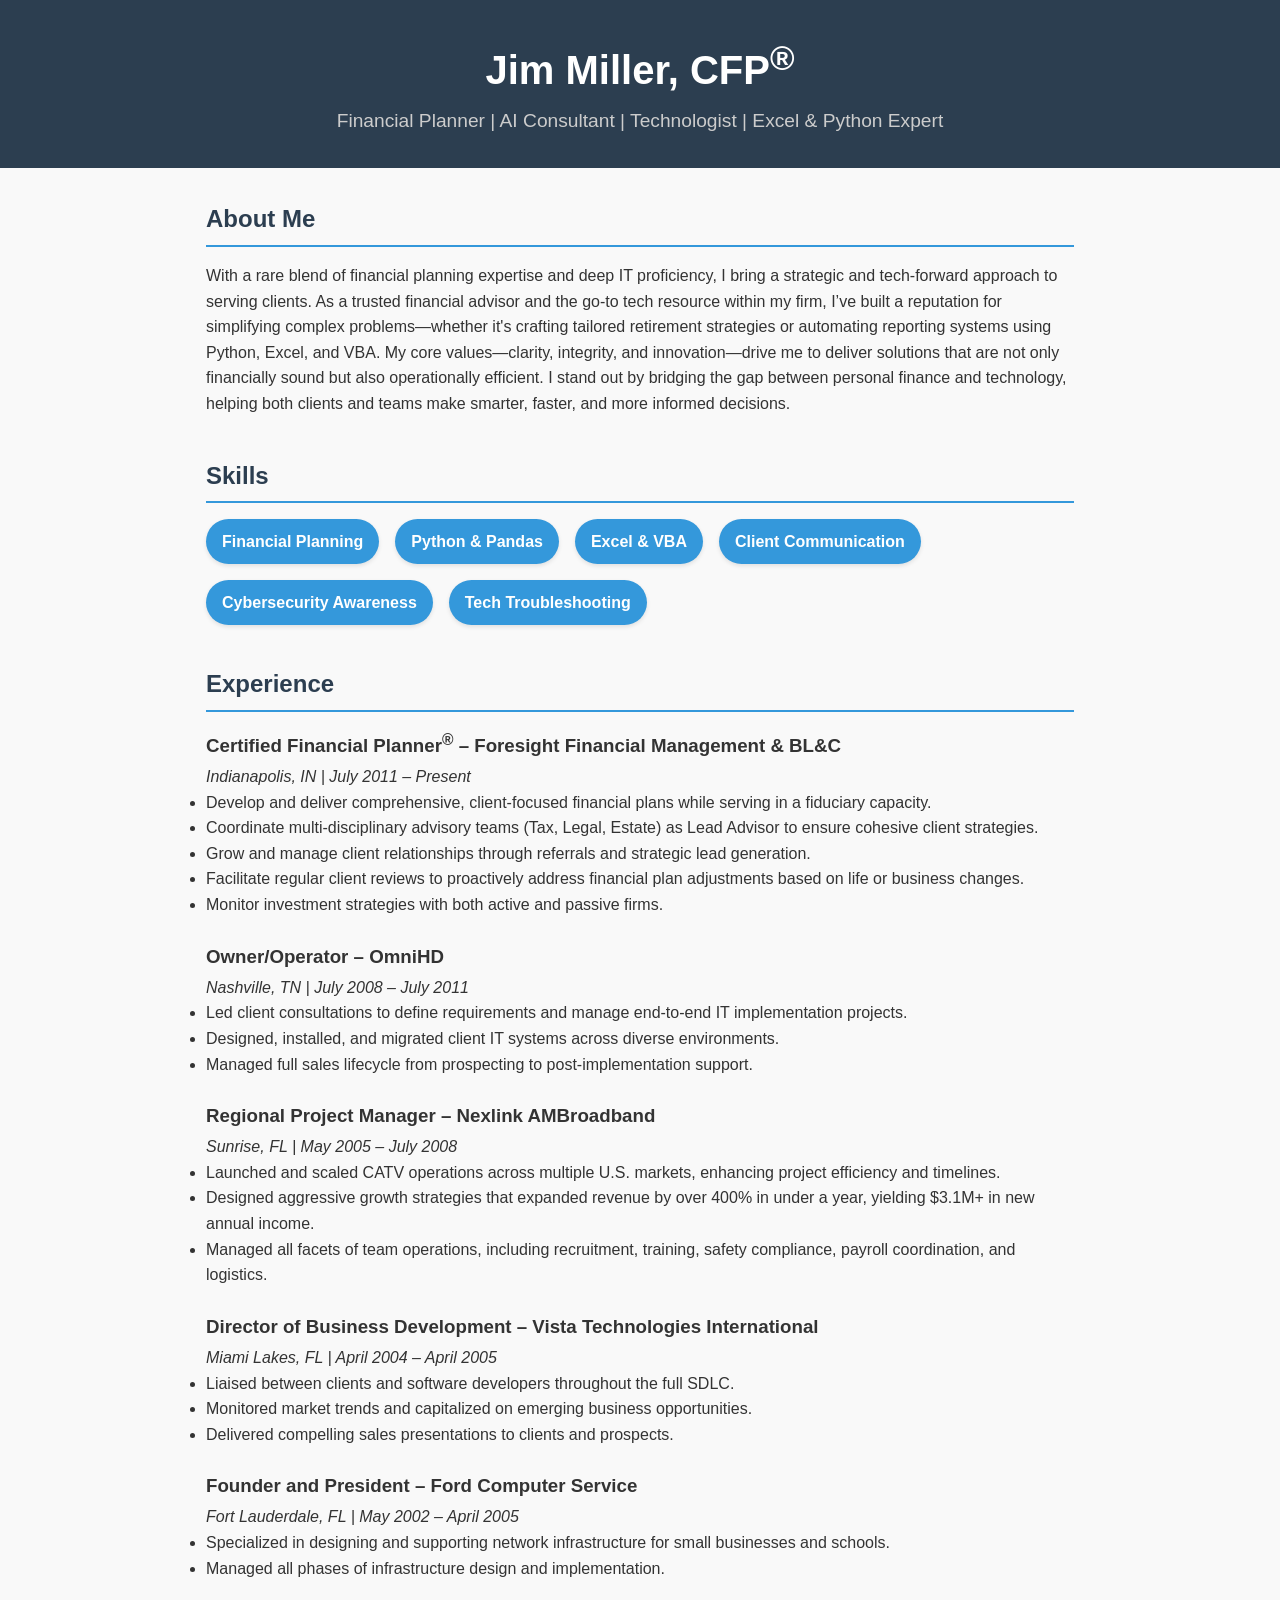
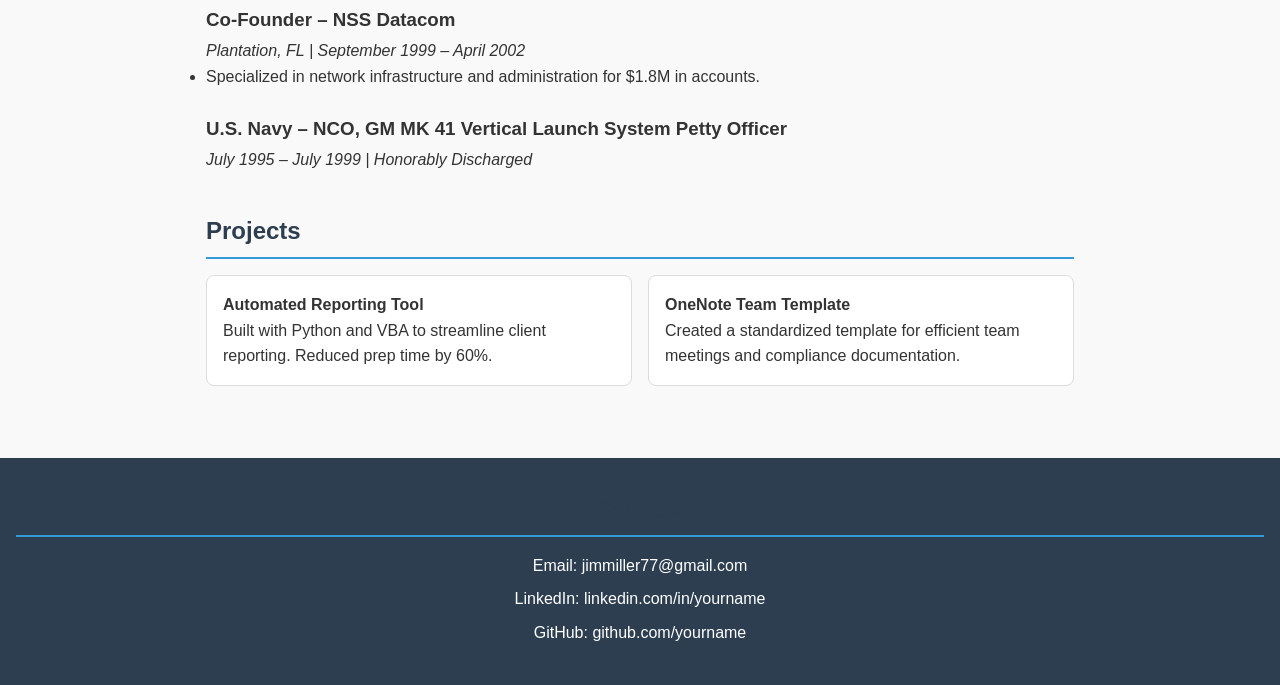
==== index.html @ 6f1e6a7f "Update index.html" ====
<!DOCTYPE html>
<html lang="en">
<head>
  <meta charset="UTF-8" />
  <meta name="viewport" content="width=device-width, initial-scale=1.0"/>
  <title>Your Name | Resume</title>
  <style>
    :root {
      --primary: #2c3e50;
      --accent: #3498db;
      --bg: #f9f9f9;
      --text: #333;
    }

    * {
      margin: 0;
      padding: 0;
      box-sizing: border-box;
    }

    body {
      font-family: 'Segoe UI', sans-serif;
      background: var(--bg);
      color: var(--text);
      line-height: 1.6;
    }

    header {
      background: var(--primary);
      color: white;
      padding: 2rem 1rem;
      text-align: center;
    }

    header h1 {
      font-size: 2.5rem;
      margin-bottom: 0.2rem;
    }

    header p {
      font-size: 1.2rem;
      color: #ccc;
    }

    .container {
      max-width: 900px;
      margin: auto;
      padding: 2rem 1rem;
    }

    section {
      margin-bottom: 2.5rem;
    }

    h2 {
      color: var(--primary);
      border-bottom: 2px solid var(--accent);
      padding-bottom: 0.4rem;
      margin-bottom: 1rem;
    }

    .notice {
      text-align: center;
      margin: 2rem auto;
      padding: 1rem;
      max-width: 600px;
      background-color: #eef6fb;
      border-left: 4px solid var(--accent);
      border-radius: 8px;
      font-style: italic;
    }
    
    .notice img {
      display: block;
      margin: 0 auto;
    }

    .skills, .projects {
      display: flex;
      flex-wrap: wrap;
      gap: 1rem;
    }
    .skill {
      background: var(--accent);
      color: white;
      padding: 0.6rem 1rem;
      border-radius: 50px;
      text-align: center;
      font-weight: 600;
      cursor: default;
      box-shadow: 0 2px 4px rgba(0, 0, 0, 0.1);
      transition: background 0.3s ease;
    }

    .skill:hover {
      background: #217dbb;
    }
    

    .project {
      background: white;
      border: 1px solid #ddd;
      padding: 1rem;
      flex: 1 1 calc(50% - 1rem);
      border-radius: 8px;
    }

    .experience-item {
      margin-bottom: 1.5rem;
    }

    .experience-item h3 {
      margin-bottom: 0.2rem;
    }

    .contact {
      background: var(--primary);
      color: white;
      text-align: center;
      padding: 2rem 1rem;
    }

    .contact p {
      margin-bottom: 0.5rem;
    }

    @media (max-width: 768px) {
      .skill, .project {
        flex: 1 1 100%;
      }
    }
  </style>
</head>
<body>

  <header>
    <h1>Jim Miller, <strong>CFP<sup>&reg;</sup></strong></h1>
    <p>Financial Planner | AI Consultant | Technologist | Excel & Python Expert</p>
  </header>

  <div class="container">
    <!--
    <section class="notice">
      <h1>This site is under construction. </h1>
      <img src="https://cdn.pixabay.com/photo/2017/10/26/17/51/under-construction-2891888_1280.jpg" 
       alt="Under Construction image" 
       width="200" 
       height="200" 
       style="border-radius: 200px;" />
    
    </section>
    -->
    
    <section id="about">
      <h2>About Me</h2>
      <p>With a rare blend of financial planning expertise and deep IT proficiency, I bring a strategic and tech-forward approach to serving clients. As 
        a trusted financial advisor and the go-to tech resource within my firm, I’ve built a reputation for simplifying complex problems—whether it's 
        crafting tailored retirement strategies or automating reporting systems using Python, Excel, and VBA. My core values—clarity, integrity, 
        and innovation—drive me to deliver solutions that are not only financially sound but also operationally efficient. I stand out by bridging the 
        gap between personal finance and technology, helping both clients and teams make smarter, faster, and more informed decisions.</p>
    </section>

    <section id="skills">
      <h2>Skills</h2>
      <div class="skills">
        <div class="skill">Financial Planning</div>
        <div class="skill">Python & Pandas</div>
        <div class="skill">Excel & VBA</div>
        <div class="skill">Client Communication</div>
        <div class="skill">Cybersecurity Awareness</div>
        <div class="skill">Tech Troubleshooting</div>
      </div>
    </section>

    <section id="experience">
  <h2>Experience</h2>

  <div class="experience-item">
    <h3>Certified Financial Planner<sup>&reg;</sup> – Foresight Financial Management & BL&C</h3>
    <p><em>Indianapolis, IN | July 2011 – Present</em></p>
    <ul>
      <li>Develop and deliver comprehensive, client-focused financial plans while serving in a fiduciary capacity.</li>
      <li>Coordinate multi-disciplinary advisory teams (Tax, Legal, Estate) as Lead Advisor to ensure cohesive client strategies.</li>
      <li>Grow and manage client relationships through referrals and strategic lead generation.</li>
      <li>Facilitate regular client reviews to proactively address financial plan adjustments based on life or business changes.</li>
      <li>Monitor investment strategies with both active and passive firms.</li>
    </ul>
  </div>

  <div class="experience-item">
    <h3>Owner/Operator – OmniHD</h3>
    <p><em>Nashville, TN | July 2008 – July 2011</em></p>
    <ul>
      <li>Led client consultations to define requirements and manage end-to-end IT implementation projects.</li>
      <li>Designed, installed, and migrated client IT systems across diverse environments.</li>
      <li>Managed full sales lifecycle from prospecting to post-implementation support.</li>
    </ul>
  </div>

  <div class="experience-item">
    <h3>Regional Project Manager – Nexlink AMBroadband</h3>
    <p><em>Sunrise, FL | May 2005 – July 2008</em></p>
    <ul>
      <li>Launched and scaled CATV operations across multiple U.S. markets, enhancing project efficiency and timelines.</li>
      <li>Designed aggressive growth strategies that expanded revenue by over 400% in under a year, yielding $3.1M+ in new annual income.</li>
      <li>Managed all facets of team operations, including recruitment, training, safety compliance, payroll coordination, and logistics.</li>
    </ul>
  </div>

  <div class="experience-item">
    <h3>Director of Business Development – Vista Technologies International</h3>
    <p><em>Miami Lakes, FL | April 2004 – April 2005</em></p>
    <ul>
      <li>Liaised between clients and software developers throughout the full SDLC.</li>
      <li>Monitored market trends and capitalized on emerging business opportunities.</li>
      <li>Delivered compelling sales presentations to clients and prospects.</li>
    </ul>
  </div>

  <div class="experience-item">
    <h3>Founder and President – Ford Computer Service</h3>
    <p><em>Fort Lauderdale, FL | May 2002 – April 2005</em></p>
    <ul>
      <li>Specialized in designing and supporting network infrastructure for small businesses and schools.</li>
      <li>Managed all phases of infrastructure design and implementation.</li>
    </ul>
  </div>

  <div class="experience-item">
    <h3>Co-Founder – NSS Datacom</h3>
    <p><em>Plantation, FL | September 1999 – April 2002</em></p>
    <ul>
      <li>Specialized in network infrastructure and administration for $1.8M in accounts.</li>
    </ul>
  </div>

  <div class="experience-item">
    <h3>U.S. Navy – NCO, GM MK 41 Vertical Launch System Petty Officer</h3>
    <p><em>July 1995 – July 1999 | Honorably Discharged</em></p>
  </div>
</section>


    <section id="projects">
      <h2>Projects</h2>
      <div class="projects">
        <div class="project">
          <h4>Automated Reporting Tool</h4>
          <p>Built with Python and VBA to streamline client reporting. Reduced prep time by 60%.</p>
        </div>
        <div class="project">
          <h4>OneNote Team Template</h4>
          <p>Created a standardized template for efficient team meetings and compliance documentation.</p>
        </div>
      </div>
    </section>

  </div>

  <footer class="contact">
    <h2>Contact</h2>
    <p>Email: jimmiller77@gmail.com</p>
    <p>LinkedIn: linkedin.com/in/yourname</p>
    <p>GitHub: github.com/yourname</p>
  </footer>

</body>
</html>
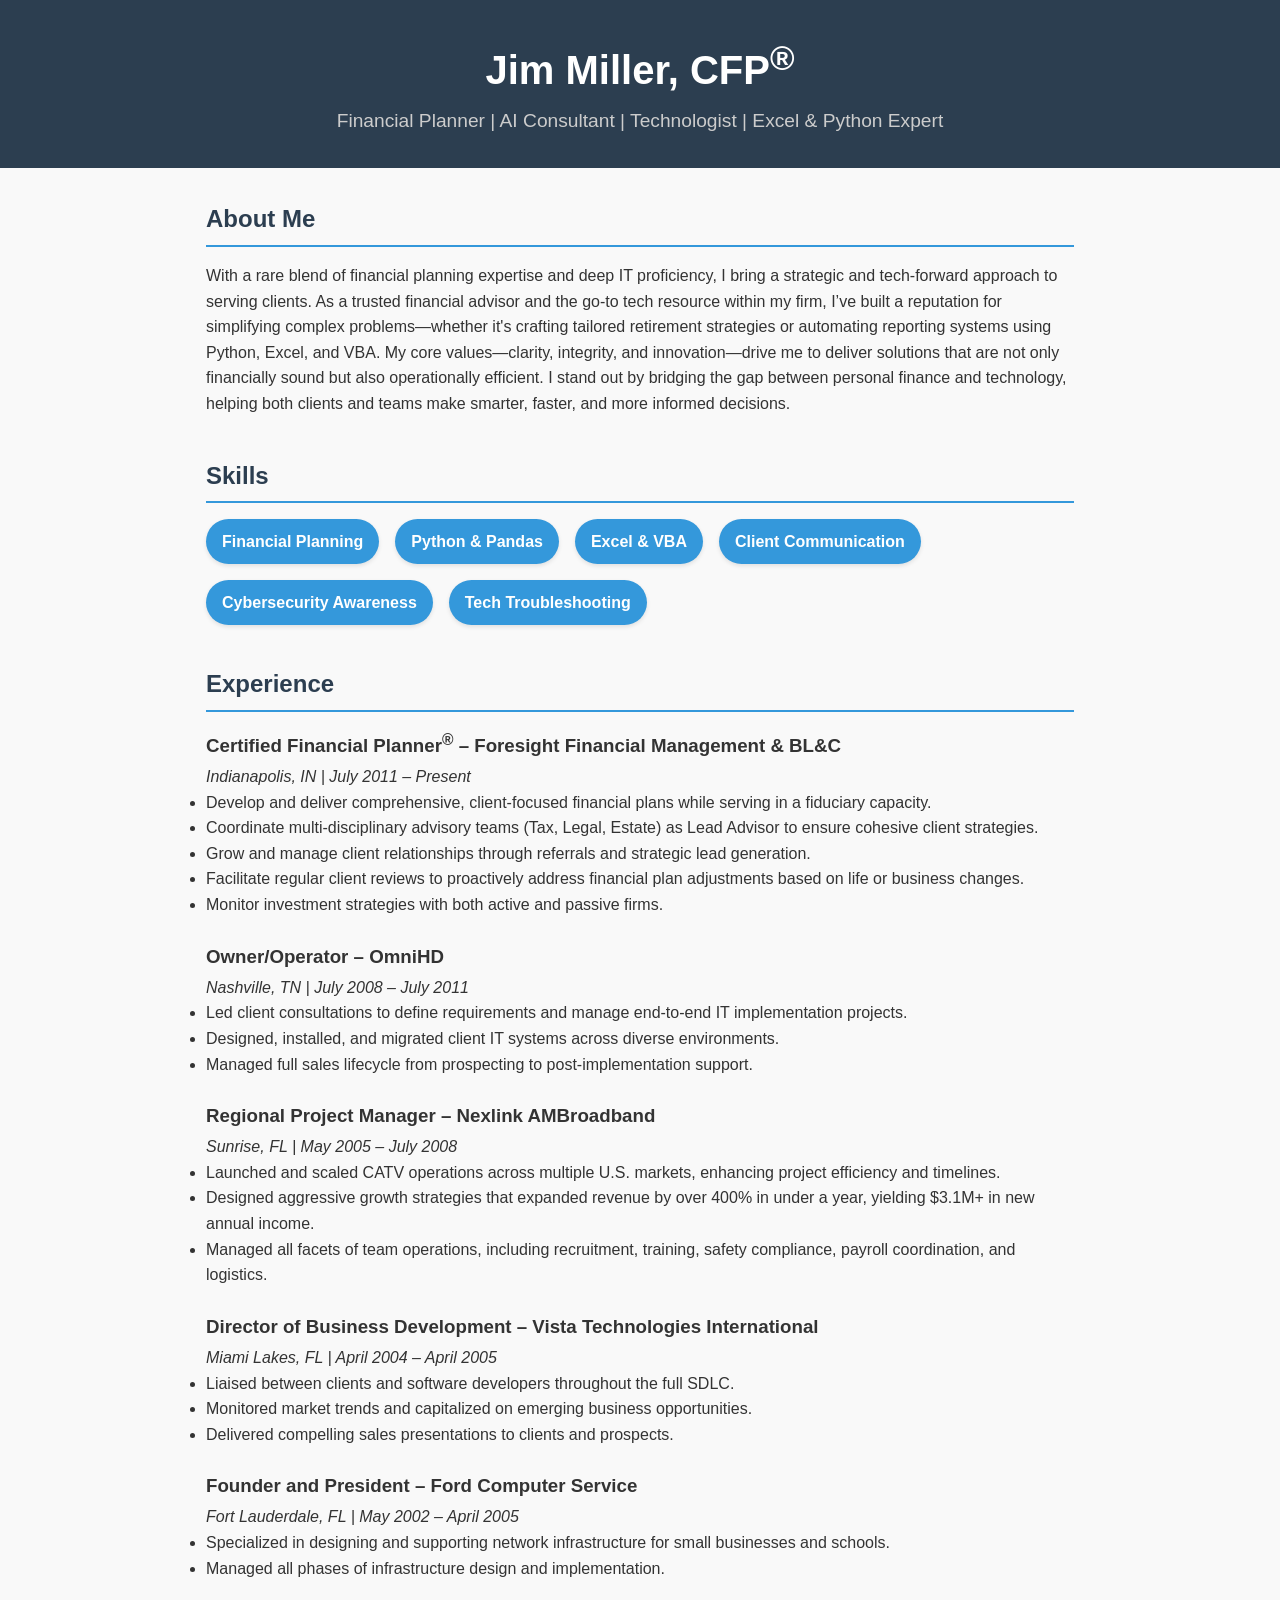
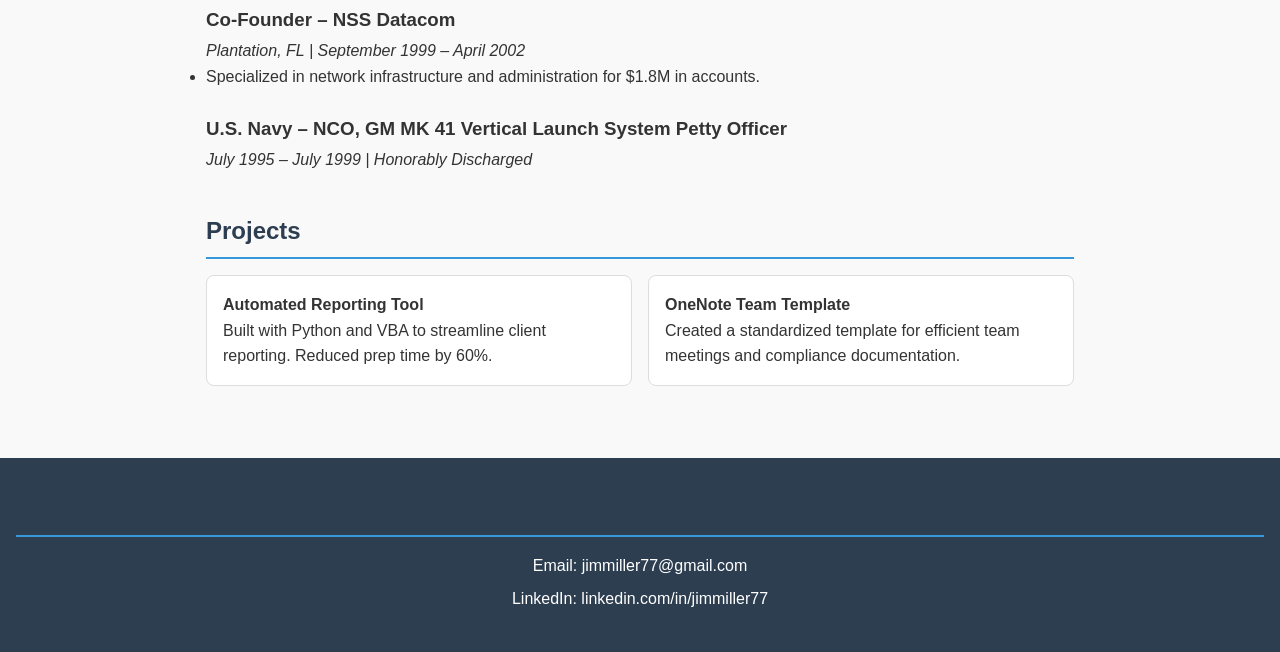
==== commit cc163375: "Update index.html" ====
--- a/index.html
+++ b/index.html
@@ -260,8 +260,8 @@
   <footer class="contact">
     <h2>Contact</h2>
     <p>Email: jimmiller77@gmail.com</p>
-    <p>LinkedIn: linkedin.com/in/yourname</p>
-    <p>GitHub: github.com/yourname</p>
+    <p>LinkedIn: linkedin.com/in/jimmiller77</p>
+    
   </footer>
 
 </body>
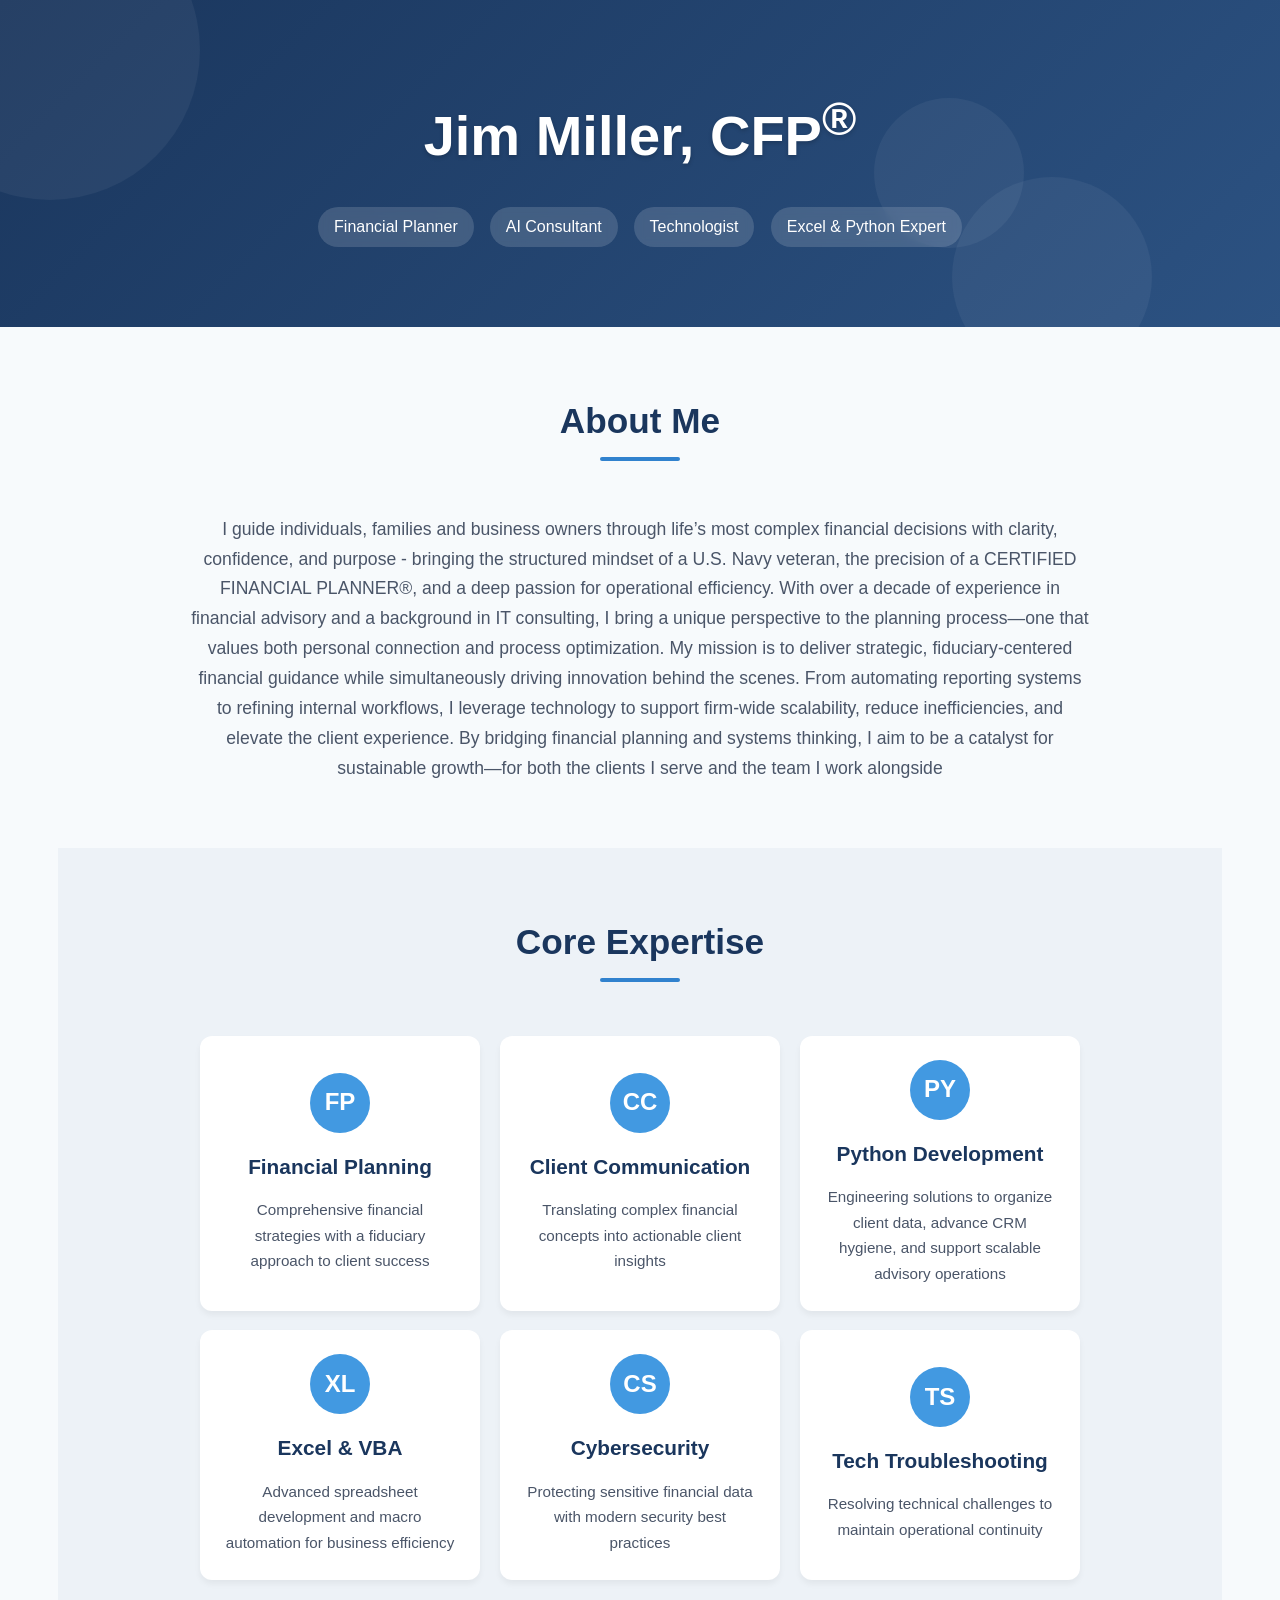
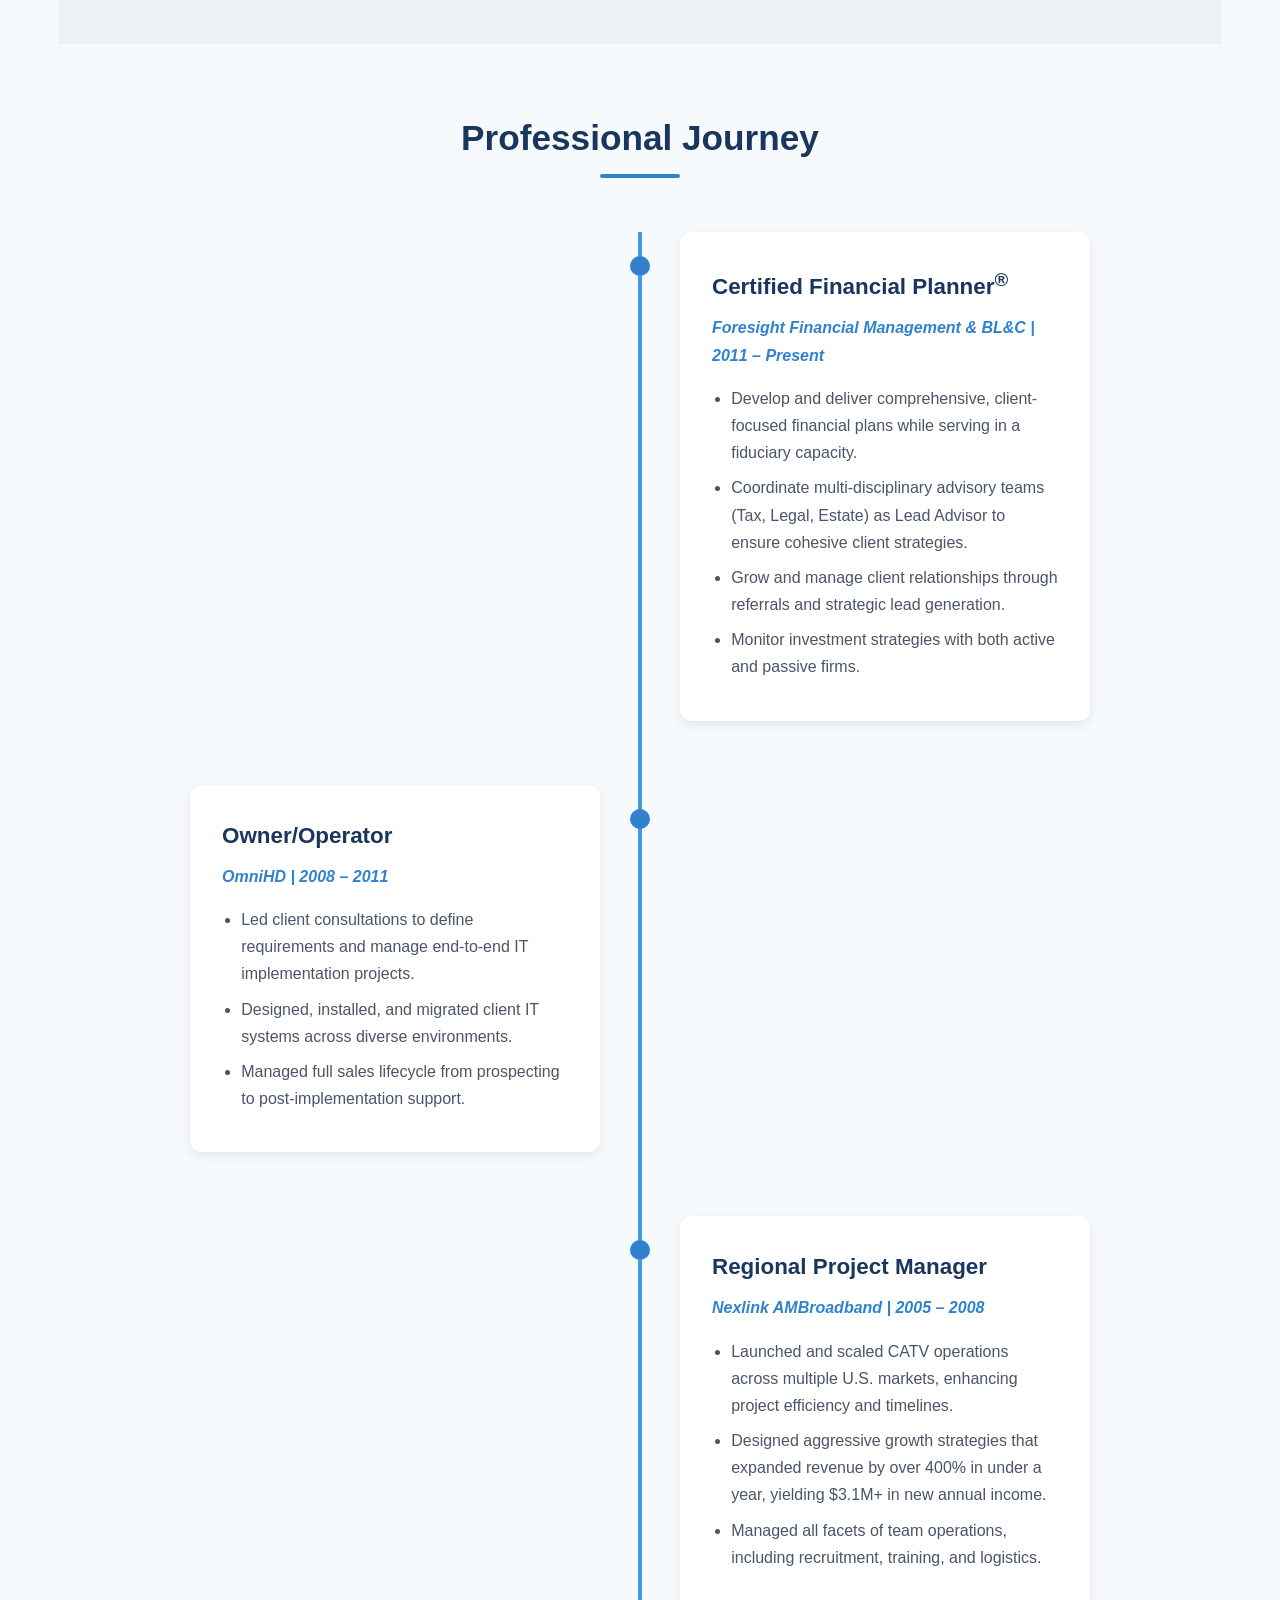
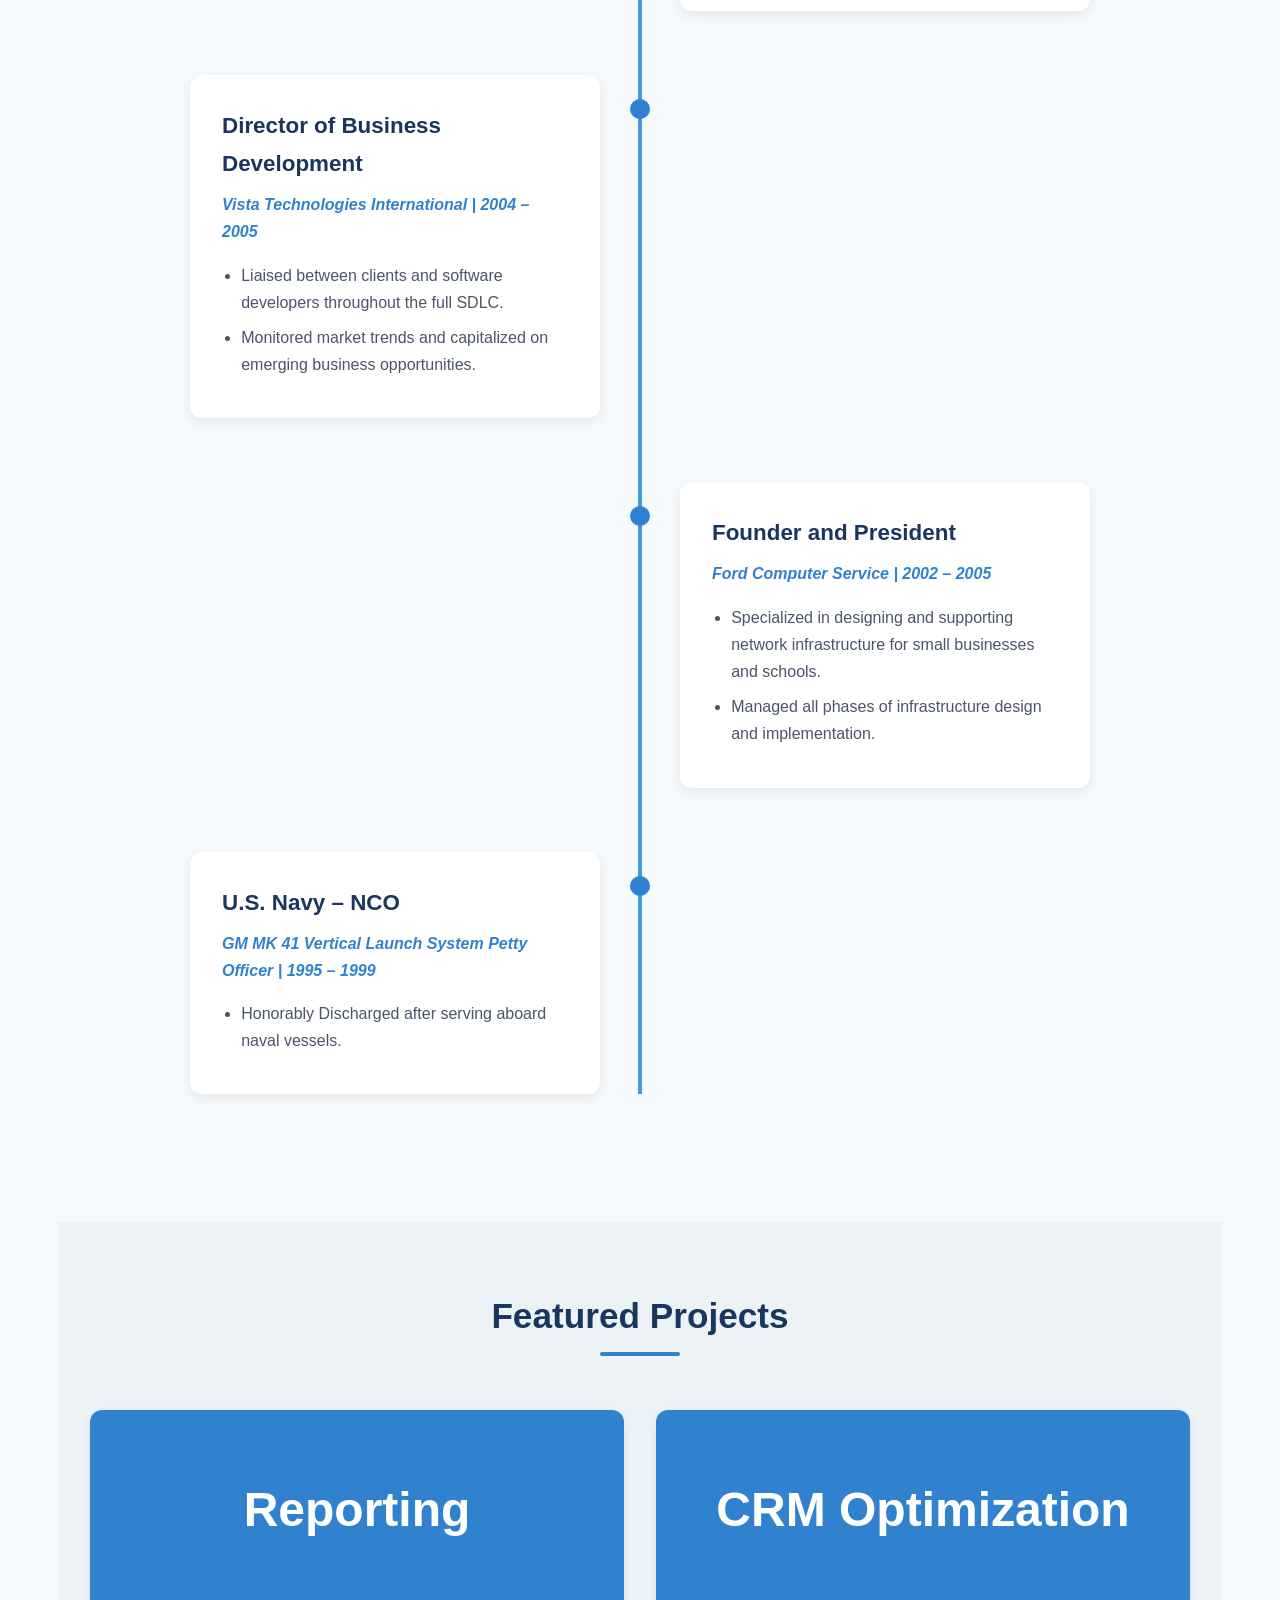
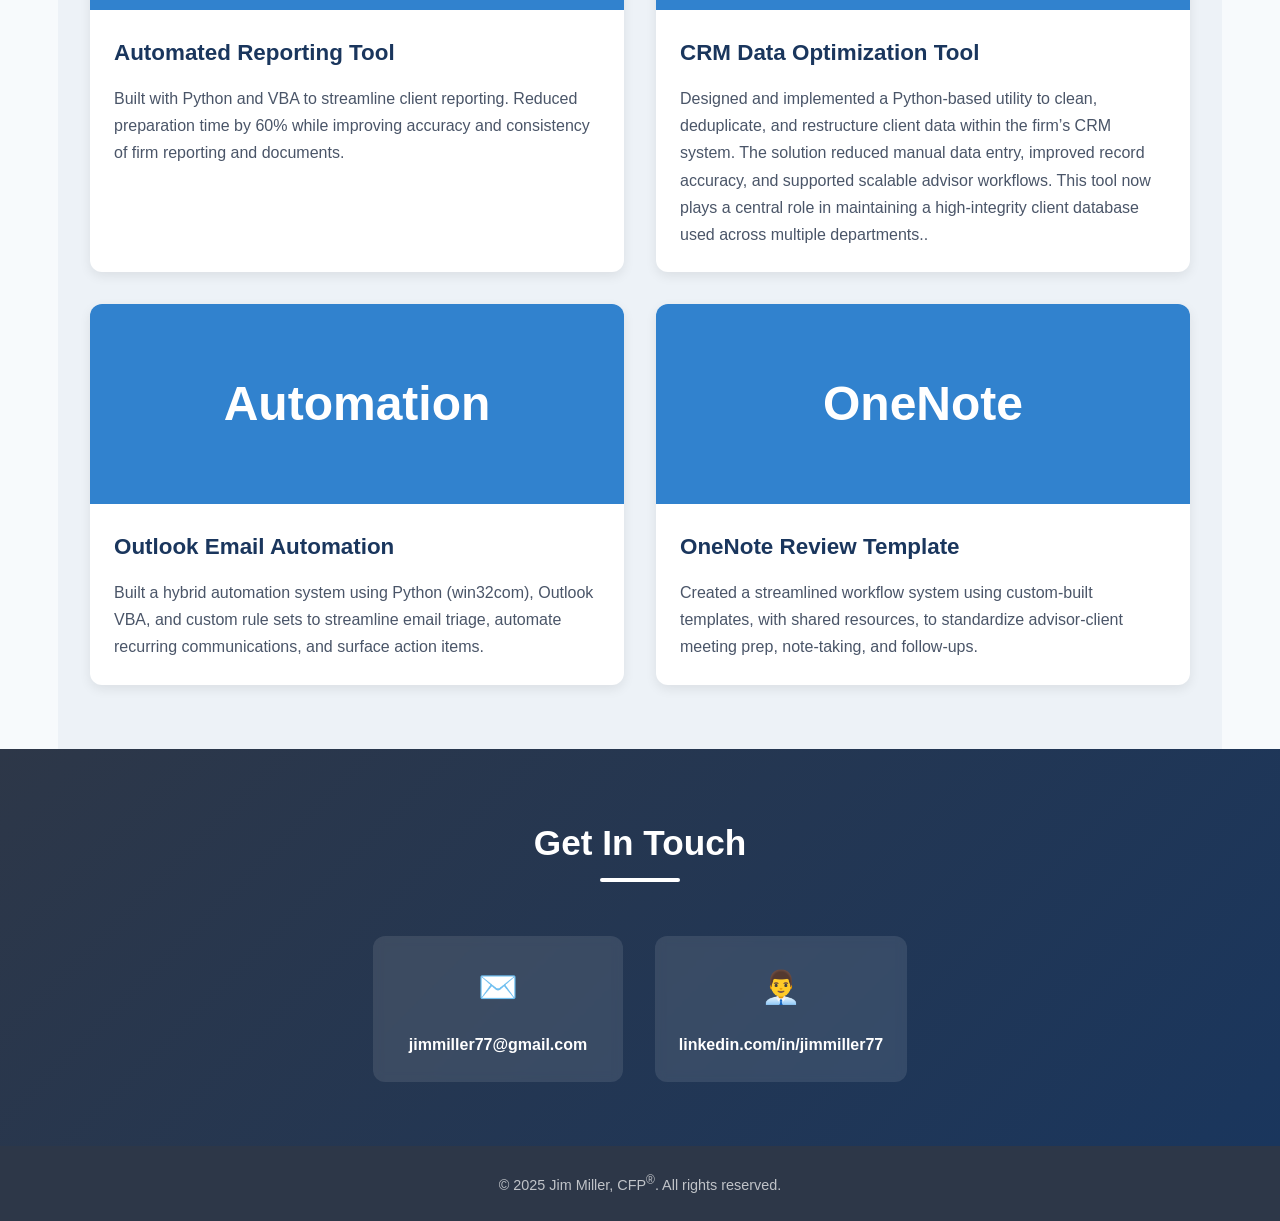
==== commit 1378e189: "Update index.html" ====
--- a/index.html
+++ b/index.html
@@ -1,269 +1,704 @@
 <!DOCTYPE html>
 <html lang="en">
+
 <head>
-  <meta charset="UTF-8" />
-  <meta name="viewport" content="width=device-width, initial-scale=1.0"/>
-  <title>Your Name | Resume</title>
-  <style>
-    :root {
-      --primary: #2c3e50;
-      --accent: #3498db;
-      --bg: #f9f9f9;
-      --text: #333;
-    }
-
-    * {
-      margin: 0;
-      padding: 0;
-      box-sizing: border-box;
-    }
-
-    body {
-      font-family: 'Segoe UI', sans-serif;
-      background: var(--bg);
-      color: var(--text);
-      line-height: 1.6;
-    }
-
-    header {
-      background: var(--primary);
-      color: white;
-      padding: 2rem 1rem;
-      text-align: center;
-    }
-
-    header h1 {
-      font-size: 2.5rem;
-      margin-bottom: 0.2rem;
-    }
-
-    header p {
-      font-size: 1.2rem;
-      color: #ccc;
-    }
-
-    .container {
-      max-width: 900px;
-      margin: auto;
-      padding: 2rem 1rem;
-    }
-
-    section {
-      margin-bottom: 2.5rem;
-    }
-
-    h2 {
-      color: var(--primary);
-      border-bottom: 2px solid var(--accent);
-      padding-bottom: 0.4rem;
-      margin-bottom: 1rem;
-    }
-
-    .notice {
-      text-align: center;
-      margin: 2rem auto;
-      padding: 1rem;
-      max-width: 600px;
-      background-color: #eef6fb;
-      border-left: 4px solid var(--accent);
-      border-radius: 8px;
-      font-style: italic;
-    }
-    
-    .notice img {
-      display: block;
-      margin: 0 auto;
-    }
-
-    .skills, .projects {
-      display: flex;
-      flex-wrap: wrap;
-      gap: 1rem;
-    }
-    .skill {
-      background: var(--accent);
-      color: white;
-      padding: 0.6rem 1rem;
-      border-radius: 50px;
-      text-align: center;
-      font-weight: 600;
-      cursor: default;
-      box-shadow: 0 2px 4px rgba(0, 0, 0, 0.1);
-      transition: background 0.3s ease;
-    }
-
-    .skill:hover {
-      background: #217dbb;
-    }
-    
-
-    .project {
-      background: white;
-      border: 1px solid #ddd;
-      padding: 1rem;
-      flex: 1 1 calc(50% - 1rem);
-      border-radius: 8px;
-    }
-
-    .experience-item {
-      margin-bottom: 1.5rem;
-    }
-
-    .experience-item h3 {
-      margin-bottom: 0.2rem;
-    }
-
-    .contact {
-      background: var(--primary);
-      color: white;
-      text-align: center;
-      padding: 2rem 1rem;
-    }
-
-    .contact p {
-      margin-bottom: 0.5rem;
-    }
-
-    @media (max-width: 768px) {
-      .skill, .project {
-        flex: 1 1 100%;
-      }
-    }
-  </style>
+    <meta charset="UTF-8" />
+    <meta name="viewport" content="width=device-width, initial-scale=1.0" />
+    <title>Jim Miller | Financial Planner & Tech Expert</title>
+    <style>
+        :root {
+            --primary: #1a365d;
+            --secondary: #2c5282;
+            --accent: #3182ce;
+            --accent-light: #4299e1;
+            --bg: #f7fafc;
+            --text: #2d3748;
+            --light-text: #4a5568;
+            --card-bg: #ffffff;
+            --section-bg: #edf2f7;
+            --dark-bg: #2d3748;
+        }
+
+        * {
+            margin: 0;
+            padding: 0;
+            box-sizing: border-box;
+        }
+
+        body {
+            font-family: 'Segoe UI', Roboto, -apple-system, BlinkMacSystemFont, sans-serif;
+            background: var(--bg);
+            color: var(--text);
+            line-height: 1.7;
+        }
+
+        /* Scrollbar styling */
+        ::-webkit-scrollbar {
+            width: 10px;
+        }
+
+        ::-webkit-scrollbar-track {
+            background: var(--bg);
+        }
+
+        ::-webkit-scrollbar-thumb {
+            background: var(--accent);
+            border-radius: 5px;
+        }
+
+        .page-wrapper {
+            display: flex;
+            flex-direction: column;
+            min-height: 100vh;
+        }
+
+        header {
+            background: linear-gradient(135deg, var(--primary) 0%, var(--secondary) 100%);
+            color: white;
+            padding: 0;
+            position: relative;
+            overflow: hidden;
+        }
+
+        .header-content {
+            padding: 5rem 2rem;
+            position: relative;
+            z-index: 2;
+            max-width: 1200px;
+            margin: 0 auto;
+            display: flex;
+            flex-direction: column;
+            align-items: center;
+            text-align: center;
+        }
+
+        /* Animated background elements */
+        .header-bg {
+            position: absolute;
+            top: 0;
+            left: 0;
+            width: 100%;
+            height: 100%;
+            z-index: 1;
+        }
+
+        .bg-circle {
+            position: absolute;
+            background: rgba(255, 255, 255, 0.05);
+            border-radius: 50%;
+        }
+
+        .bg-circle:nth-child(1) {
+            width: 300px;
+            height: 300px;
+            top: -100px;
+            left: -100px;
+        }
+
+        .bg-circle:nth-child(2) {
+            width: 200px;
+            height: 200px;
+            bottom: -50px;
+            right: 10%;
+        }
+
+        .bg-circle:nth-child(3) {
+            width: 150px;
+            height: 150px;
+            top: 30%;
+            right: 20%;
+        }
+
+        header h1 {
+            font-size: 3.5rem;
+            margin-bottom: 0.5rem;
+            font-weight: 700;
+            text-shadow: 0 2px 4px rgba(0, 0, 0, 0.2);
+        }
+
+        header p {
+            font-size: 1.4rem;
+            color: rgba(255, 255, 255, 0.9);
+            max-width: 700px;
+            margin: 0 auto;
+        }
+
+        .tagline-items {
+            display: flex;
+            flex-wrap: wrap;
+            justify-content: center;
+            gap: 1rem;
+            margin-top: 1rem;
+        }
+
+        .tagline-item {
+            padding: 0.4rem 1rem;
+            background: rgba(255, 255, 255, 0.15);
+            border-radius: 50px;
+            font-weight: 500;
+            backdrop-filter: blur(5px);
+        }
+
+        .container {
+            max-width: 1200px;
+            margin: 0 auto;
+            padding: 0;
+        }
+
+        section {
+            padding: 4rem 2rem;
+        }
+
+        section:nth-child(even) {
+            background: var(--section-bg);
+        }
+
+        .section-header {
+            text-align: center;
+            margin-bottom: 3rem;
+        }
+
+        h2 {
+            color: var(--primary);
+            font-size: 2.2rem;
+            position: relative;
+            display: inline-block;
+            margin-bottom: 1rem;
+        }
+
+        h2::after {
+            content: '';
+            position: absolute;
+            bottom: -10px;
+            left: 50%;
+            transform: translateX(-50%);
+            width: 80px;
+            height: 4px;
+            background: var(--accent);
+            border-radius: 2px;
+        }
+
+        .about-content {
+            max-width: 900px;
+            margin: 0 auto;
+            font-size: 1.1rem;
+            text-align: center;
+            color: var(--light-text);
+        }
+
+        .skills-container {
+            display: flex;
+            flex-wrap: wrap;
+            justify-content: center;
+            gap: 1.2rem;
+            max-width: 900px;
+            margin: 0 auto;
+        }
+
+        .skill {
+            background: var(--card-bg);
+            color: var(--text);
+            padding: 1.5rem;
+            border-radius: 12px;
+            text-align: center;
+            width: calc(33.333% - 1.2rem);
+            box-shadow: 0 4px 6px rgba(0, 0, 0, 0.05);
+            transition: all 0.3s ease;
+            display: flex;
+            flex-direction: column;
+            align-items: center;
+            justify-content: center;
+            min-height: 200px;
+        }
+
+        .skill:hover {
+            transform: translateY(-5px);
+            box-shadow: 0 12px 16px rgba(0, 0, 0, 0.1);
+        }
+
+        .skill-icon {
+            background: var(--accent-light);
+            color: white;
+            width: 60px;
+            height: 60px;
+            border-radius: 50%;
+            display: flex;
+            align-items: center;
+            justify-content: center;
+            margin-bottom: 1rem;
+            font-size: 1.5rem;
+            font-weight: bold;
+        }
+
+        .skill h3 {
+            font-size: 1.3rem;
+            margin-bottom: 0.8rem;
+            color: var(--primary);
+        }
+
+        .skill p {
+            font-size: 0.95rem;
+            color: var(--light-text);
+        }
+
+        .experience-timeline {
+            max-width: 900px;
+            margin: 0 auto;
+            position: relative;
+        }
+
+        .experience-timeline::before {
+            content: '';
+            position: absolute;
+            top: 0;
+            bottom: 0;
+            left: 50%;
+            transform: translateX(-50%);
+            width: 4px;
+            background: var(--accent-light);
+            z-index: 1;
+        }
+
+        .experience-item {
+            margin-bottom: 4rem;
+            position: relative;
+            z-index: 2;
+            width: calc(50% - 40px);
+        }
+
+        .experience-item:nth-child(odd) {
+            margin-left: auto;
+        }
+
+        .experience-content {
+            background: var(--card-bg);
+            padding: 2rem;
+            border-radius: 12px;
+            box-shadow: 0 4px 12px rgba(0, 0, 0, 0.08);
+            position: relative;
+        }
+
+        .experience-content::before {
+            content: '';
+            position: absolute;
+            top: 24px;
+            width: 20px;
+            height: 20px;
+            background: var(--accent);
+            border-radius: 50%;
+        }
+
+        .experience-item:nth-child(odd) .experience-content::before {
+            left: -50px;
+        }
+
+        .experience-item:nth-child(even) .experience-content::before {
+            right: -50px;
+        }
+
+        .experience-content h3 {
+            color: var(--primary);
+            margin-bottom: 0.5rem;
+            font-size: 1.4rem;
+        }
+
+        .experience-content em {
+            color: var(--accent);
+            font-weight: 600;
+            display: block;
+            margin-bottom: 1rem;
+        }
+
+        .experience-content ul {
+            padding-left: 1.2rem;
+        }
+
+        .experience-content li {
+            margin-bottom: 0.5rem;
+            color: var(--light-text);
+        }
+
+        .projects-grid {
+            display: grid;
+            grid-template-columns: repeat(auto-fill, minmax(350px, 1fr));
+            gap: 2rem;
+            max-width: 1100px;
+            margin: 0 auto;
+        }
+
+        .project {
+            background: var(--card-bg);
+            border-radius: 12px;
+            overflow: hidden;
+            box-shadow: 0 4px 12px rgba(0, 0, 0, 0.08);
+            transition: all 0.3s ease;
+        }
+
+        .project:hover {
+            transform: translateY(-5px);
+            box-shadow: 0 12px 24px rgba(0, 0, 0, 0.12);
+        }
+
+        .project-image {
+            height: 200px;
+            background: var(--accent);
+            display: flex;
+            align-items: center;
+            justify-content: center;
+            color: white;
+            font-size: 3rem;
+            font-weight: bold;
+        }
+
+        .project-content {
+            padding: 1.5rem;
+        }
+
+        .project h4 {
+            color: var(--primary);
+            font-size: 1.4rem;
+            margin-bottom: 0.8rem;
+        }
+
+        .project p {
+            color: var(--light-text);
+        }
+
+        .contact {
+            background: linear-gradient(135deg, var(--dark-bg) 0%, var(--primary) 100%);
+            color: white;
+            text-align: center;
+            padding: 4rem 2rem;
+        }
+
+        .contact h2 {
+            color: white;
+        }
+
+        .contact h2::after {
+            background: white;
+        }
+
+        .contact-info {
+            display: flex;
+            justify-content: center;
+            gap: 2rem;
+            flex-wrap: wrap;
+            margin-top: 2rem;
+        }
+
+        .contact-item {
+            padding: 1.5rem;
+            background: rgba(255, 255, 255, 0.1);
+            border-radius: 12px;
+            backdrop-filter: blur(5px);
+            min-width: 250px;
+            transition: all 0.3s ease;
+        }
+
+        .contact-item:hover {
+            background: rgba(255, 255, 255, 0.2);
+            transform: translateY(-5px);
+        }
+
+        .contact-icon {
+            font-size: 2rem;
+            margin-bottom: 1rem;
+        }
+
+        .contact-item a {
+            color: white;
+            text-decoration: none;
+            font-weight: 600;
+            display: block;
+        }
+
+        .footer {
+            background: var(--dark-bg);
+            color: rgba(255, 255, 255, 0.7);
+            text-align: center;
+            padding: 1.5rem;
+            font-size: 0.9rem;
+        }
+
+        @media (max-width: 1000px) {
+            .experience-timeline::before {
+                left: 20px;
+            }
+
+            .experience-item {
+                width: calc(100% - 60px);
+                margin-left: 60px !important;
+            }
+
+            .experience-item:nth-child(odd) .experience-content::before,
+            .experience-item:nth-child(even) .experience-content::before {
+                left: -40px;
+                right: auto;
+            }
+        }
+
+        @media (max-width: 768px) {
+            header h1 {
+                font-size: 2.5rem;
+            }
+
+            header p {
+                font-size: 1.1rem;
+            }
+
+            .skill {
+                width: calc(50% - 1.2rem);
+            }
+
+            .projects-grid {
+                grid-template-columns: 1fr;
+            }
+        }
+
+        @media (max-width: 500px) {
+            .skill {
+                width: 100%;
+            }
+
+            .header-content {
+                padding: 3rem 1rem;
+            }
+
+            section {
+                padding: 3rem 1rem;
+            }
+        }
+    </style>
 </head>
+
 <body>
-
-  <header>
-    <h1>Jim Miller, <strong>CFP<sup>&reg;</sup></strong></h1>
-    <p>Financial Planner | AI Consultant | Technologist | Excel & Python Expert</p>
-  </header>
-
-  <div class="container">
-    <!--
-    <section class="notice">
-      <h1>This site is under construction. </h1>
-      <img src="https://cdn.pixabay.com/photo/2017/10/26/17/51/under-construction-2891888_1280.jpg" 
-       alt="Under Construction image" 
-       width="200" 
-       height="200" 
-       style="border-radius: 200px;" />
-    
-    </section>
-    -->
-    
-    <section id="about">
-      <h2>About Me</h2>
-      <p>With a rare blend of financial planning expertise and deep IT proficiency, I bring a strategic and tech-forward approach to serving clients. As 
-        a trusted financial advisor and the go-to tech resource within my firm, I’ve built a reputation for simplifying complex problems—whether it's 
-        crafting tailored retirement strategies or automating reporting systems using Python, Excel, and VBA. My core values—clarity, integrity, 
-        and innovation—drive me to deliver solutions that are not only financially sound but also operationally efficient. I stand out by bridging the 
-        gap between personal finance and technology, helping both clients and teams make smarter, faster, and more informed decisions.</p>
-    </section>
-
-    <section id="skills">
-      <h2>Skills</h2>
-      <div class="skills">
-        <div class="skill">Financial Planning</div>
-        <div class="skill">Python & Pandas</div>
-        <div class="skill">Excel & VBA</div>
-        <div class="skill">Client Communication</div>
-        <div class="skill">Cybersecurity Awareness</div>
-        <div class="skill">Tech Troubleshooting</div>
-      </div>
-    </section>
-
-    <section id="experience">
-  <h2>Experience</h2>
-
-  <div class="experience-item">
-    <h3>Certified Financial Planner<sup>&reg;</sup> – Foresight Financial Management & BL&C</h3>
-    <p><em>Indianapolis, IN | July 2011 – Present</em></p>
-    <ul>
-      <li>Develop and deliver comprehensive, client-focused financial plans while serving in a fiduciary capacity.</li>
-      <li>Coordinate multi-disciplinary advisory teams (Tax, Legal, Estate) as Lead Advisor to ensure cohesive client strategies.</li>
-      <li>Grow and manage client relationships through referrals and strategic lead generation.</li>
-      <li>Facilitate regular client reviews to proactively address financial plan adjustments based on life or business changes.</li>
-      <li>Monitor investment strategies with both active and passive firms.</li>
-    </ul>
-  </div>
-
-  <div class="experience-item">
-    <h3>Owner/Operator – OmniHD</h3>
-    <p><em>Nashville, TN | July 2008 – July 2011</em></p>
-    <ul>
-      <li>Led client consultations to define requirements and manage end-to-end IT implementation projects.</li>
-      <li>Designed, installed, and migrated client IT systems across diverse environments.</li>
-      <li>Managed full sales lifecycle from prospecting to post-implementation support.</li>
-    </ul>
-  </div>
-
-  <div class="experience-item">
-    <h3>Regional Project Manager – Nexlink AMBroadband</h3>
-    <p><em>Sunrise, FL | May 2005 – July 2008</em></p>
-    <ul>
-      <li>Launched and scaled CATV operations across multiple U.S. markets, enhancing project efficiency and timelines.</li>
-      <li>Designed aggressive growth strategies that expanded revenue by over 400% in under a year, yielding $3.1M+ in new annual income.</li>
-      <li>Managed all facets of team operations, including recruitment, training, safety compliance, payroll coordination, and logistics.</li>
-    </ul>
-  </div>
-
-  <div class="experience-item">
-    <h3>Director of Business Development – Vista Technologies International</h3>
-    <p><em>Miami Lakes, FL | April 2004 – April 2005</em></p>
-    <ul>
-      <li>Liaised between clients and software developers throughout the full SDLC.</li>
-      <li>Monitored market trends and capitalized on emerging business opportunities.</li>
-      <li>Delivered compelling sales presentations to clients and prospects.</li>
-    </ul>
-  </div>
-
-  <div class="experience-item">
-    <h3>Founder and President – Ford Computer Service</h3>
-    <p><em>Fort Lauderdale, FL | May 2002 – April 2005</em></p>
-    <ul>
-      <li>Specialized in designing and supporting network infrastructure for small businesses and schools.</li>
-      <li>Managed all phases of infrastructure design and implementation.</li>
-    </ul>
-  </div>
-
-  <div class="experience-item">
-    <h3>Co-Founder – NSS Datacom</h3>
-    <p><em>Plantation, FL | September 1999 – April 2002</em></p>
-    <ul>
-      <li>Specialized in network infrastructure and administration for $1.8M in accounts.</li>
-    </ul>
-  </div>
-
-  <div class="experience-item">
-    <h3>U.S. Navy – NCO, GM MK 41 Vertical Launch System Petty Officer</h3>
-    <p><em>July 1995 – July 1999 | Honorably Discharged</em></p>
-  </div>
-</section>
-
-
-    <section id="projects">
-      <h2>Projects</h2>
-      <div class="projects">
-        <div class="project">
-          <h4>Automated Reporting Tool</h4>
-          <p>Built with Python and VBA to streamline client reporting. Reduced prep time by 60%.</p>
+    <div class="page-wrapper">
+        <header>
+            <div class="header-bg">
+                <div class="bg-circle"></div>
+                <div class="bg-circle"></div>
+                <div class="bg-circle"></div>
+            </div>
+            <div class="header-content">
+                <h1>Jim Miller, <strong>CFP<sup>&reg;</sup></strong></h1>
+                <div class="tagline-items">
+                    <span class="tagline-item">Financial Planner</span>
+                    <span class="tagline-item">AI Consultant</span>
+                    <span class="tagline-item">Technologist</span>
+                    <span class="tagline-item">Excel & Python Expert</span>
+                </div>
+            </div>
+        </header>
+
+        <div class="container">
+            <section id="about">
+                <div class="section-header">
+                    <h2>About Me</h2>
+                </div>
+                <div class="about-content">
+                    <p>I guide individuals, families and business owners through life’s most complex financial decisions with clarity,
+                        confidence, and purpose - bringing the structured mindset of a U.S. Navy veteran, the precision of a
+                        CERTIFIED FINANCIAL PLANNER®, and a deep passion for operational efficiency. With over a decade
+                        of experience in financial advisory and a background in IT consulting, I
+                        bring a unique perspective to the planning process—one that values both personal connection and
+                        process
+                        optimization.
+
+                        My mission is to deliver strategic, fiduciary-centered financial guidance while simultaneously
+                        driving innovation
+                        behind the scenes. From automating reporting systems to refining internal workflows, I leverage
+                        technology to
+                        support firm-wide scalability, reduce inefficiencies, and elevate the client experience. By
+                        bridging financial
+                        planning and systems thinking, I aim to be a catalyst for sustainable growth—for both the
+                        clients I serve and the
+                        team I work alongside</p>
+                </div>
+            </section>
+
+            <section id="skills">
+                <div class="section-header">
+                    <h2>Core Expertise</h2>
+                </div>
+                <div class="skills-container">
+                    <div class="skill">
+                        <div class="skill-icon">FP</div>
+                        <h3>Financial Planning</h3>
+                        <p>Comprehensive financial strategies with a fiduciary approach to client success</p>
+                    </div>
+                    <div class="skill">
+                        <div class="skill-icon">CC</div>
+                        <h3>Client Communication</h3>
+                        <p>Translating complex financial concepts into actionable client insights</p>
+                    </div>
+                    <div class="skill">
+                        <div class="skill-icon">PY</div>
+                        <h3>Python Development</h3>
+                        <p>Engineering solutions to organize client data, advance CRM hygiene, and support scalable advisory operations</p>
+                    </div>
+                    <div class="skill">
+                        <div class="skill-icon">XL</div>
+                        <h3>Excel & VBA</h3>
+                        <p>Advanced spreadsheet development and macro automation for business efficiency</p>
+                    </div>
+                    
+                    <div class="skill">
+                        <div class="skill-icon">CS</div>
+                        <h3>Cybersecurity</h3>
+                        <p>Protecting sensitive financial data with modern security best practices</p>
+                    </div>
+                    <div class="skill">
+                        <div class="skill-icon">TS</div>
+                        <h3>Tech Troubleshooting</h3>
+                        <p>Resolving technical challenges to maintain operational continuity</p>
+                    </div>
+                </div>
+            </section>
+
+            <section id="experience">
+                <div class="section-header">
+                    <h2>Professional Journey</h2>
+                </div>
+                <div class="experience-timeline">
+                    <div class="experience-item">
+                        <div class="experience-content">
+                            <h3>Certified Financial Planner<sup>&reg;</sup></h3>
+                            <em>Foresight Financial Management & BL&C | 2011 – Present</em>
+                            <ul>
+                                <li>Develop and deliver comprehensive, client-focused financial plans while serving in a
+                                    fiduciary capacity.</li>
+                                <li>Coordinate multi-disciplinary advisory teams (Tax, Legal, Estate) as Lead Advisor to
+                                    ensure cohesive client strategies.</li>
+                                <li>Grow and manage client relationships through referrals and strategic lead
+                                    generation.</li>
+                                <li>Monitor investment strategies with both active and passive firms.</li>
+                            </ul>
+                        </div>
+                    </div>
+
+                    <div class="experience-item">
+                        <div class="experience-content">
+                            <h3>Owner/Operator</h3>
+                            <em>OmniHD | 2008 – 2011</em>
+                            <ul>
+                                <li>Led client consultations to define requirements and manage end-to-end IT
+                                    implementation projects.</li>
+                                <li>Designed, installed, and migrated client IT systems across diverse environments.
+                                </li>
+                                <li>Managed full sales lifecycle from prospecting to post-implementation support.</li>
+                            </ul>
+                        </div>
+                    </div>
+
+                    <div class="experience-item">
+                        <div class="experience-content">
+                            <h3>Regional Project Manager</h3>
+                            <em>Nexlink AMBroadband | 2005 – 2008</em>
+                            <ul>
+                                <li>Launched and scaled CATV operations across multiple U.S. markets, enhancing project
+                                    efficiency and timelines.</li>
+                                <li>Designed aggressive growth strategies that expanded revenue by over 400% in under a
+                                    year, yielding $3.1M+ in new annual income.</li>
+                                <li>Managed all facets of team operations, including recruitment, training, and
+                                    logistics.</li>
+                            </ul>
+                        </div>
+                    </div>
+
+                    <div class="experience-item">
+                        <div class="experience-content">
+                            <h3>Director of Business Development</h3>
+                            <em>Vista Technologies International | 2004 – 2005</em>
+                            <ul>
+                                <li>Liaised between clients and software developers throughout the full SDLC.</li>
+                                <li>Monitored market trends and capitalized on emerging business opportunities.</li>
+                            </ul>
+                        </div>
+                    </div>
+
+                    <div class="experience-item">
+                        <div class="experience-content">
+                            <h3>Founder and President</h3>
+                            <em>Ford Computer Service | 2002 – 2005</em>
+                            <ul>
+                                <li>Specialized in designing and supporting network infrastructure for small businesses
+                                    and schools.</li>
+                                <li>Managed all phases of infrastructure design and implementation.</li>
+                            </ul>
+                        </div>
+                    </div>
+
+                    <div class="experience-item">
+                        <div class="experience-content">
+                            <h3>U.S. Navy – NCO</h3>
+                            <em>GM MK 41 Vertical Launch System Petty Officer | 1995 – 1999</em>
+                            <ul>
+                                <li>Honorably Discharged after serving aboard naval vessels.</li>
+                            </ul>
+                        </div>
+                    </div>
+                </div>
+            </section>
+
+            <section id="projects">
+                <div class="section-header">
+                    <h2>Featured Projects</h2>
+                </div>
+                <div class="projects-grid">
+                    <div class="project">
+                        <div class="project-image">Reporting</div>
+                        <div class="project-content">
+                            <h4>Automated Reporting Tool</h4>
+                            <p>Built with Python and VBA to streamline client reporting. Reduced preparation time by 60%
+                                while improving accuracy and consistency of firm reporting and documents.</p>
+                        </div>
+                    </div>
+                    <div class="project">
+                        <div class="project-image">CRM Optimization</div>
+                        <div class="project-content">
+                            <h4>CRM Data Optimization Tool</h4>
+                            <p>Designed and implemented a Python-based utility to clean, deduplicate, and restructure client data within the firm’s CRM system. The solution reduced manual data entry, improved record accuracy, and supported scalable advisor workflows. This tool now plays a central role in maintaining a high-integrity client database used across multiple departments..</p>
+                        </div>
+                    </div>
+                    <div class="project">
+                        <div class="project-image">Automation</div>
+                        <div class="project-content">
+                            <h4>Outlook Email Automation</h4>
+                            <p>Built a hybrid automation system using Python (win32com), Outlook VBA, and custom rule sets to streamline email triage, automate recurring communications, and surface action items.</p>
+                        </div>
+                    </div>
+                    <div class="project">
+                        <div class="project-image">OneNote</div>
+                        <div class="project-content">
+                            <h4>OneNote Review Template</h4>
+                            <p>Created a streamlined workflow system using custom-built templates, with shared resources, to standardize advisor-client meeting prep, note-taking, and follow-ups.</p>
+                        </div>
+                    </div>
+                </div>
+            </section>
         </div>
-        <div class="project">
-          <h4>OneNote Team Template</h4>
-          <p>Created a standardized template for efficient team meetings and compliance documentation.</p>
+
+        <footer class="contact">
+            <div class="section-header">
+                <h2>Get In Touch</h2>
+            </div>
+            <div class="contact-info">
+                <div class="contact-item">
+                    <div class="contact-icon">✉️</div>
+                    <a href="mailto:jimmiller77@gmail.com">jimmiller77@gmail.com</a>
+                </div>
+                <div class="contact-item">
+                    <div class="contact-icon">👨‍💼</div>
+                    <a href="https://linkedin.com/in/jimmiller77" target="_blank">linkedin.com/in/jimmiller77</a>
+                </div>
+            </div>
+        </footer>
+
+        <div class="footer">
+            <p>&copy; 2025 Jim Miller, CFP<sup>&reg;</sup>. All rights reserved.</p>
         </div>
-      </div>
-    </section>
-
-  </div>
-
-  <footer class="contact">
-    <h2>Contact</h2>
-    <p>Email: jimmiller77@gmail.com</p>
-    <p>LinkedIn: linkedin.com/in/jimmiller77</p>
-    
-  </footer>
-
+    </div>
 </body>
+
 </html>
-
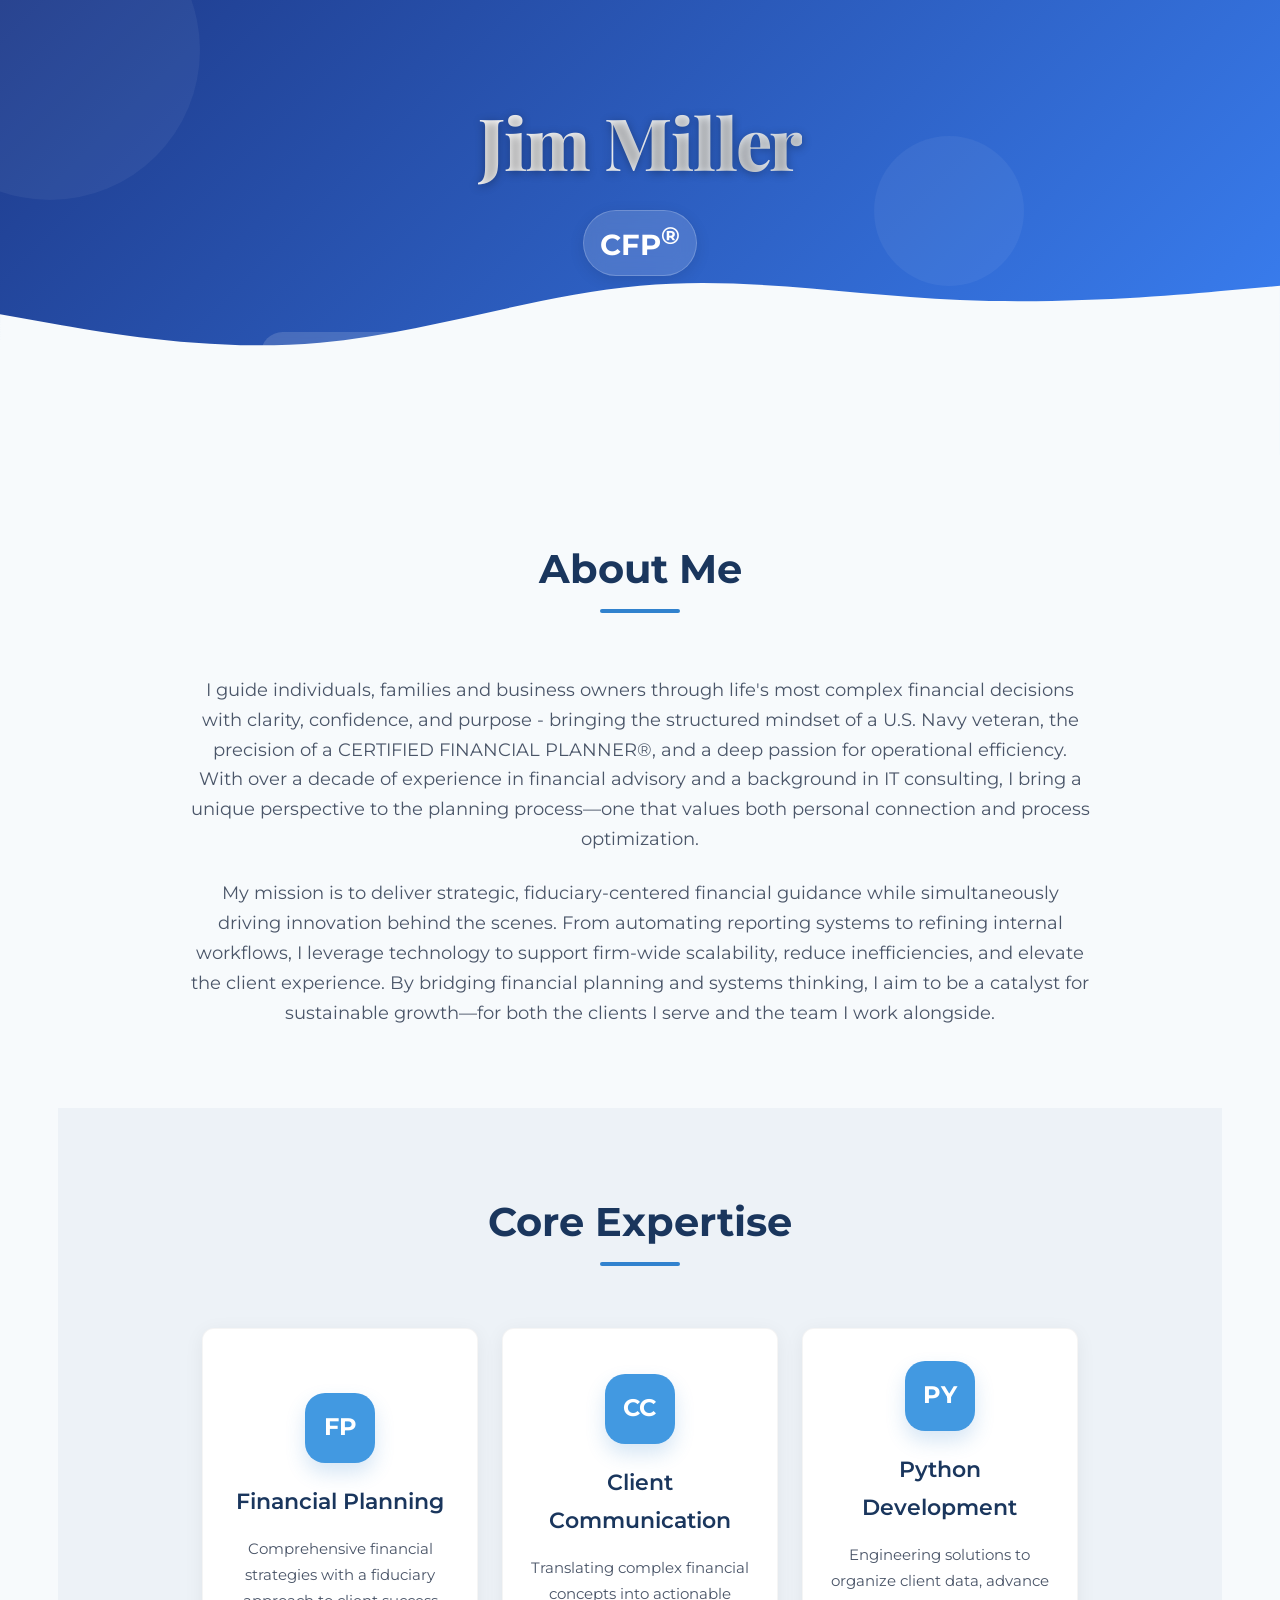
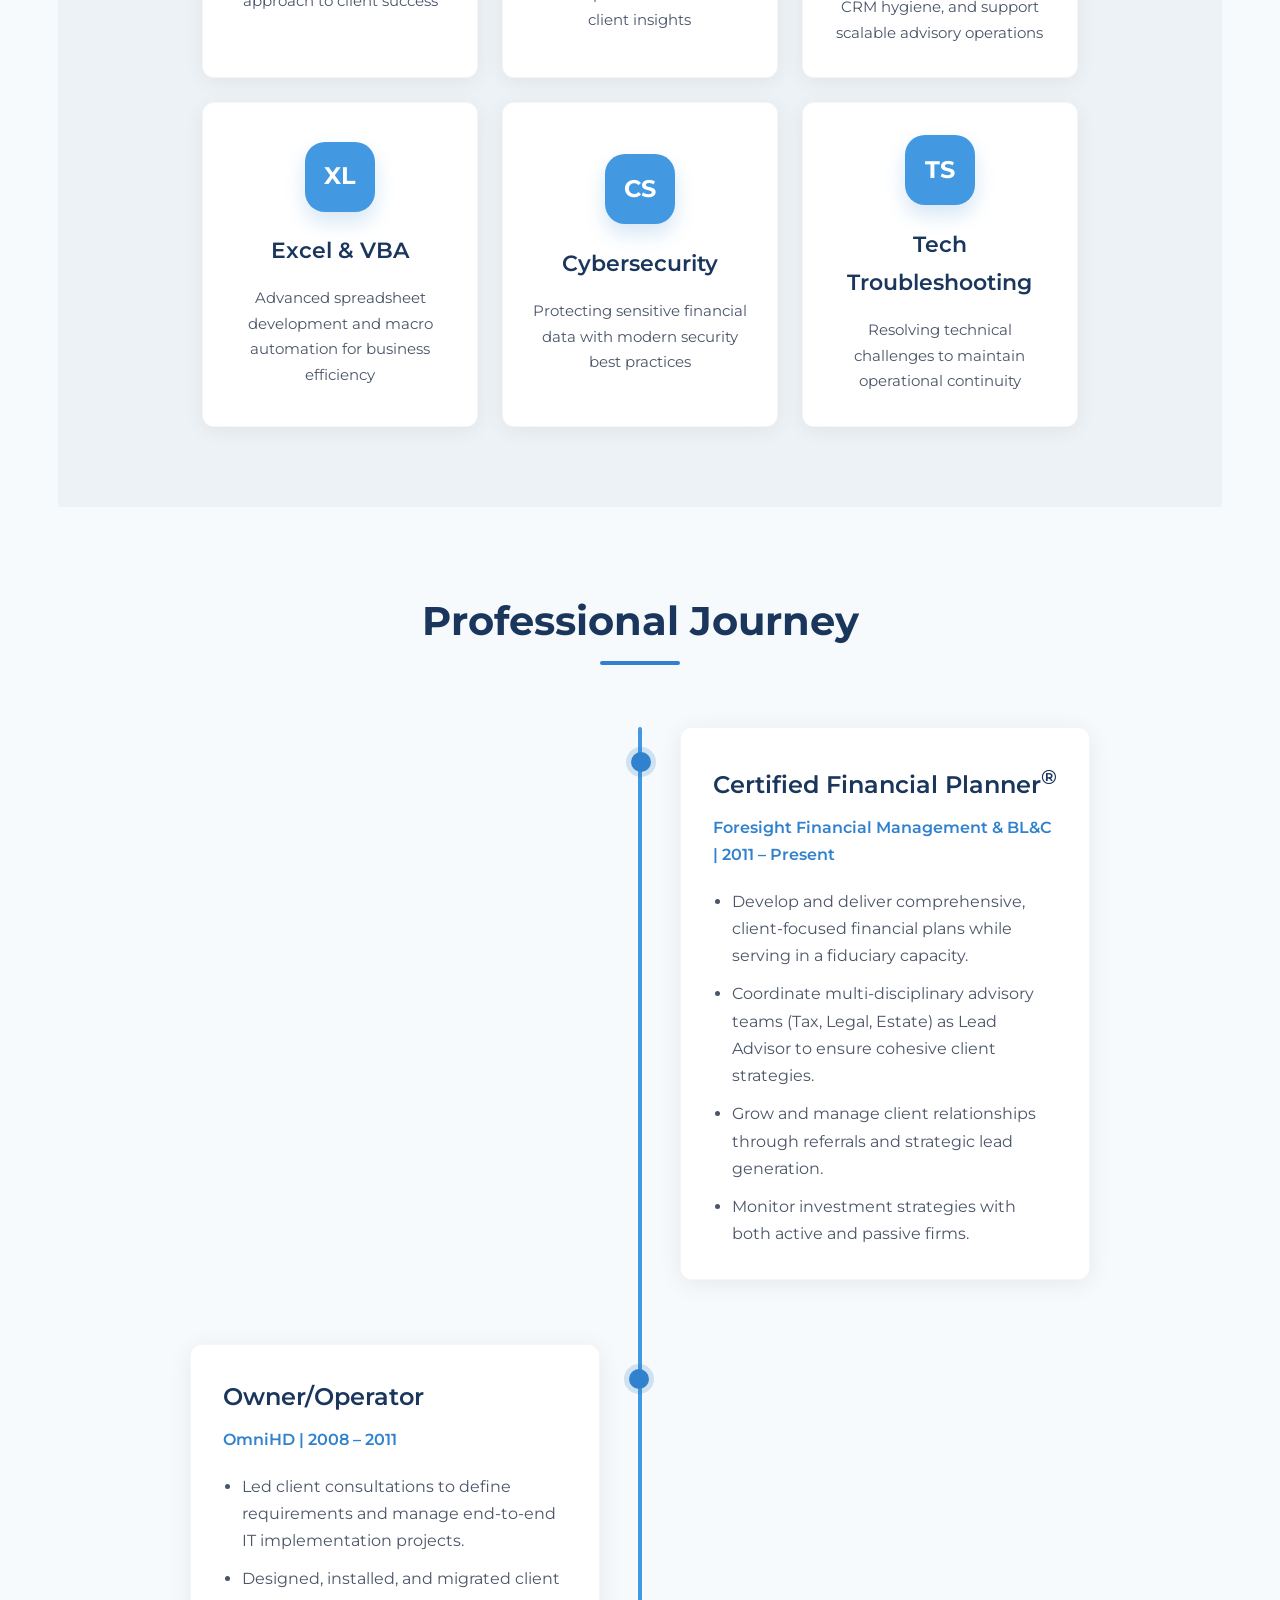
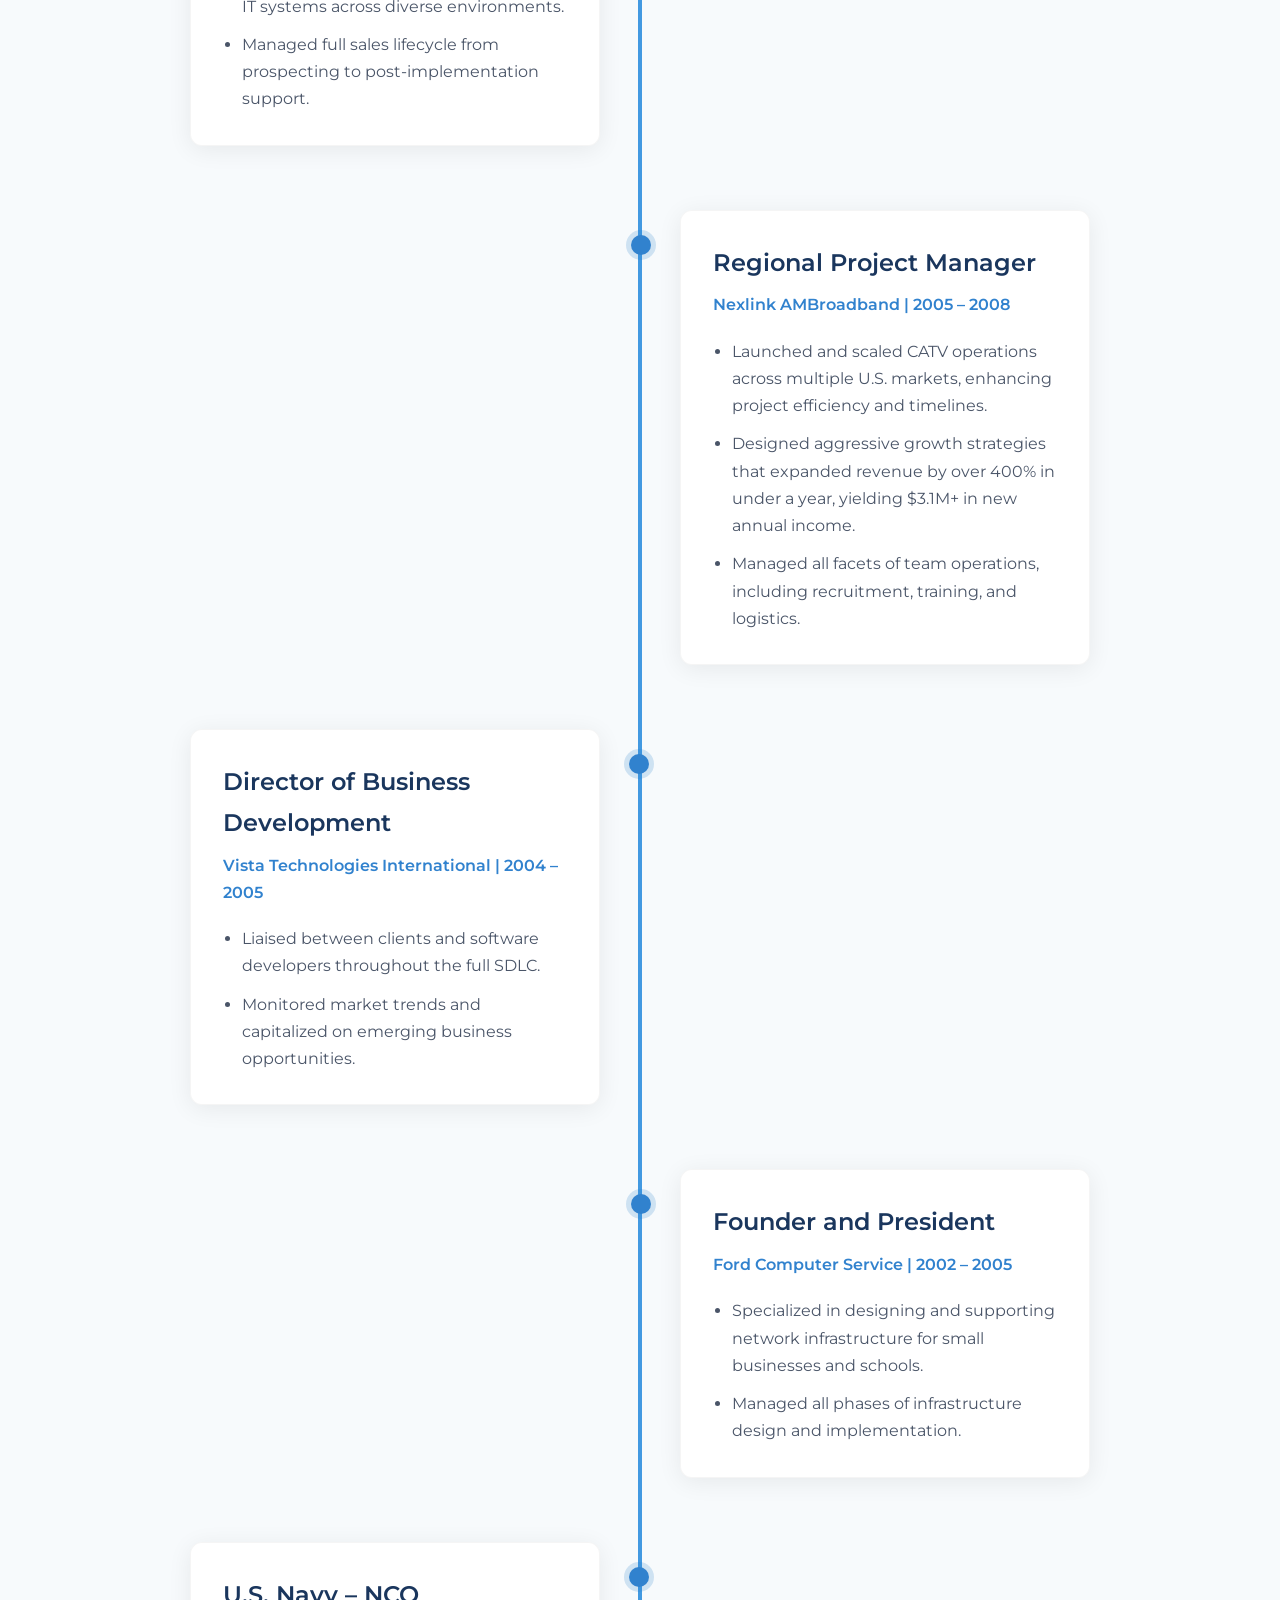
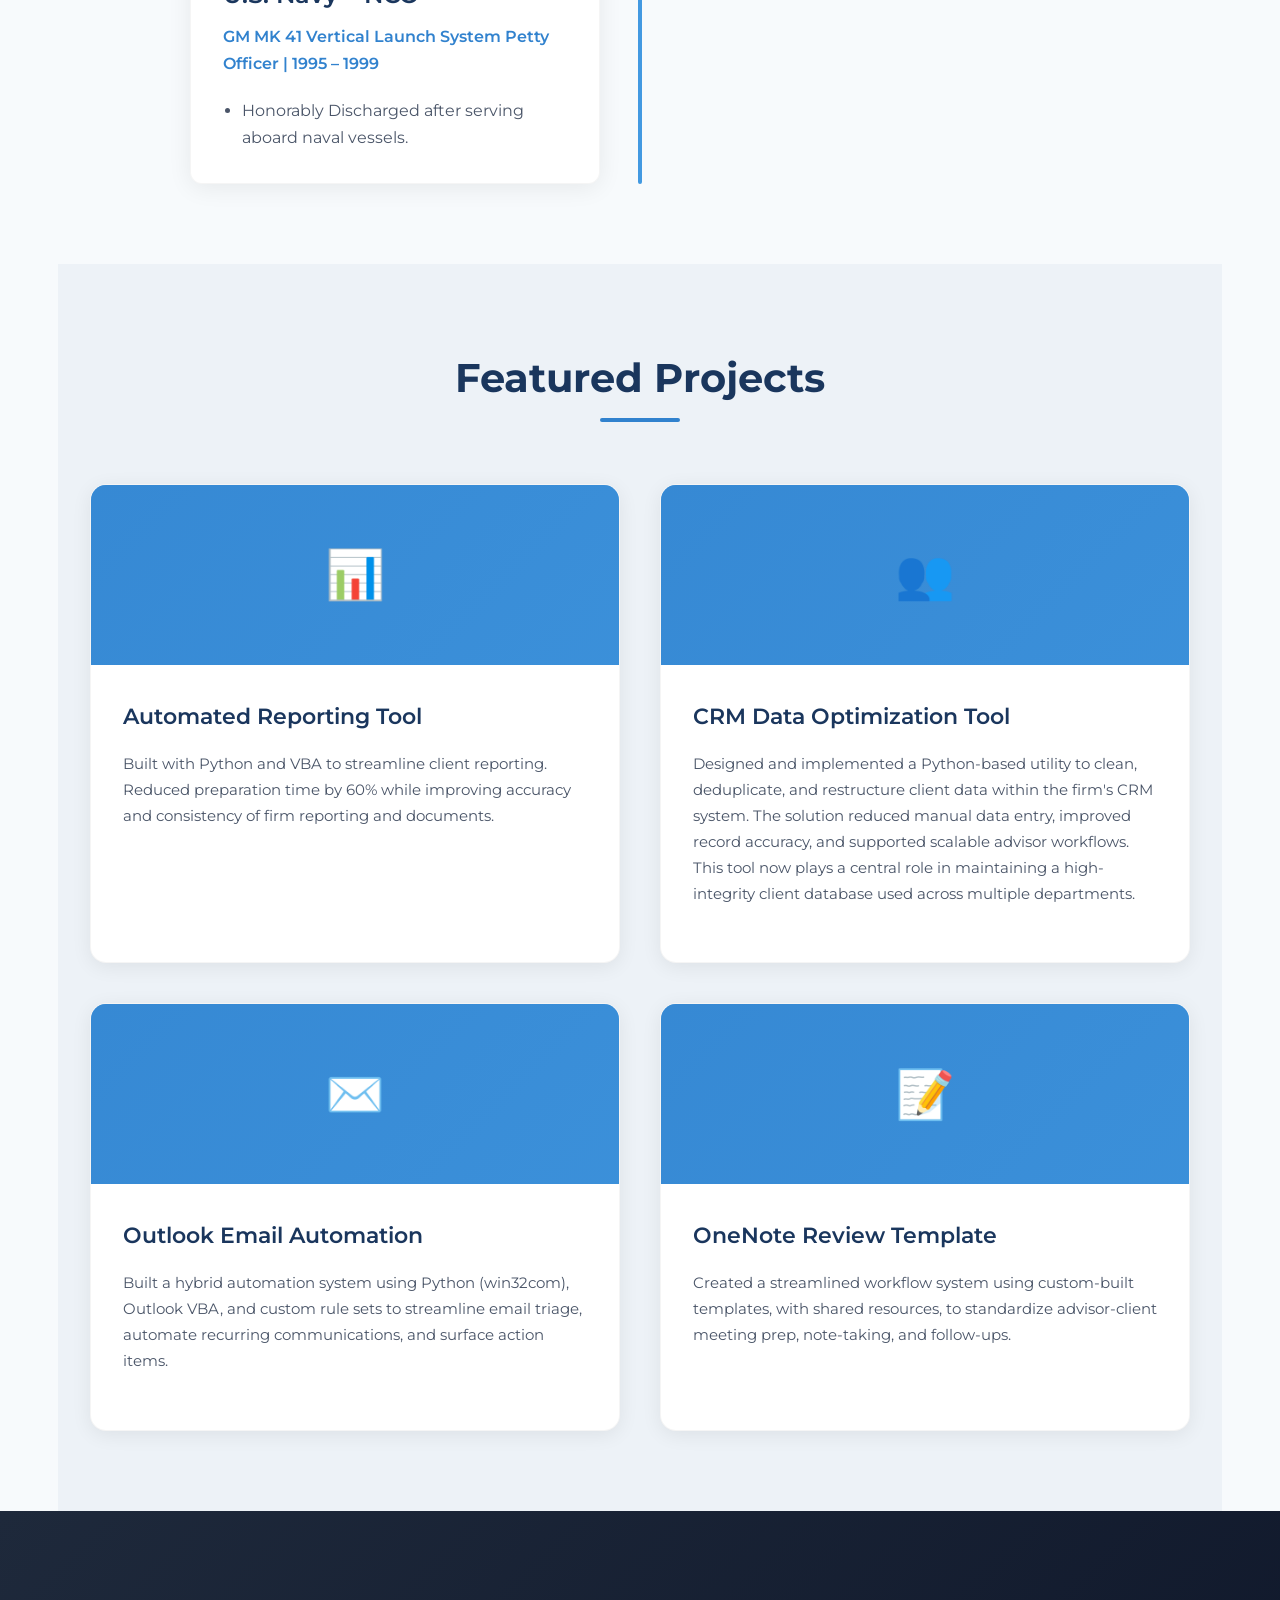
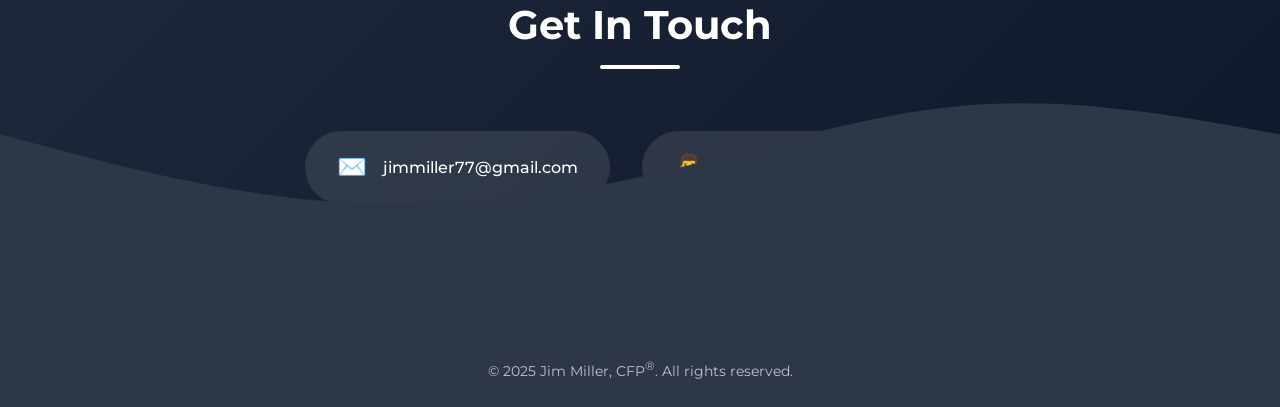
==== commit 1a551fd4: "Update index.html" ====
--- a/index.html
+++ b/index.html
@@ -5,471 +5,10 @@
     <meta charset="UTF-8" />
     <meta name="viewport" content="width=device-width, initial-scale=1.0" />
     <title>Jim Miller | Financial Planner & Tech Expert</title>
-    <style>
-        :root {
-            --primary: #1a365d;
-            --secondary: #2c5282;
-            --accent: #3182ce;
-            --accent-light: #4299e1;
-            --bg: #f7fafc;
-            --text: #2d3748;
-            --light-text: #4a5568;
-            --card-bg: #ffffff;
-            --section-bg: #edf2f7;
-            --dark-bg: #2d3748;
-        }
-
-        * {
-            margin: 0;
-            padding: 0;
-            box-sizing: border-box;
-        }
-
-        body {
-            font-family: 'Segoe UI', Roboto, -apple-system, BlinkMacSystemFont, sans-serif;
-            background: var(--bg);
-            color: var(--text);
-            line-height: 1.7;
-        }
-
-        /* Scrollbar styling */
-        ::-webkit-scrollbar {
-            width: 10px;
-        }
-
-        ::-webkit-scrollbar-track {
-            background: var(--bg);
-        }
-
-        ::-webkit-scrollbar-thumb {
-            background: var(--accent);
-            border-radius: 5px;
-        }
-
-        .page-wrapper {
-            display: flex;
-            flex-direction: column;
-            min-height: 100vh;
-        }
-
-        header {
-            background: linear-gradient(135deg, var(--primary) 0%, var(--secondary) 100%);
-            color: white;
-            padding: 0;
-            position: relative;
-            overflow: hidden;
-        }
-
-        .header-content {
-            padding: 5rem 2rem;
-            position: relative;
-            z-index: 2;
-            max-width: 1200px;
-            margin: 0 auto;
-            display: flex;
-            flex-direction: column;
-            align-items: center;
-            text-align: center;
-        }
-
-        /* Animated background elements */
-        .header-bg {
-            position: absolute;
-            top: 0;
-            left: 0;
-            width: 100%;
-            height: 100%;
-            z-index: 1;
-        }
-
-        .bg-circle {
-            position: absolute;
-            background: rgba(255, 255, 255, 0.05);
-            border-radius: 50%;
-        }
-
-        .bg-circle:nth-child(1) {
-            width: 300px;
-            height: 300px;
-            top: -100px;
-            left: -100px;
-        }
-
-        .bg-circle:nth-child(2) {
-            width: 200px;
-            height: 200px;
-            bottom: -50px;
-            right: 10%;
-        }
-
-        .bg-circle:nth-child(3) {
-            width: 150px;
-            height: 150px;
-            top: 30%;
-            right: 20%;
-        }
-
-        header h1 {
-            font-size: 3.5rem;
-            margin-bottom: 0.5rem;
-            font-weight: 700;
-            text-shadow: 0 2px 4px rgba(0, 0, 0, 0.2);
-        }
-
-        header p {
-            font-size: 1.4rem;
-            color: rgba(255, 255, 255, 0.9);
-            max-width: 700px;
-            margin: 0 auto;
-        }
-
-        .tagline-items {
-            display: flex;
-            flex-wrap: wrap;
-            justify-content: center;
-            gap: 1rem;
-            margin-top: 1rem;
-        }
-
-        .tagline-item {
-            padding: 0.4rem 1rem;
-            background: rgba(255, 255, 255, 0.15);
-            border-radius: 50px;
-            font-weight: 500;
-            backdrop-filter: blur(5px);
-        }
-
-        .container {
-            max-width: 1200px;
-            margin: 0 auto;
-            padding: 0;
-        }
-
-        section {
-            padding: 4rem 2rem;
-        }
-
-        section:nth-child(even) {
-            background: var(--section-bg);
-        }
-
-        .section-header {
-            text-align: center;
-            margin-bottom: 3rem;
-        }
-
-        h2 {
-            color: var(--primary);
-            font-size: 2.2rem;
-            position: relative;
-            display: inline-block;
-            margin-bottom: 1rem;
-        }
-
-        h2::after {
-            content: '';
-            position: absolute;
-            bottom: -10px;
-            left: 50%;
-            transform: translateX(-50%);
-            width: 80px;
-            height: 4px;
-            background: var(--accent);
-            border-radius: 2px;
-        }
-
-        .about-content {
-            max-width: 900px;
-            margin: 0 auto;
-            font-size: 1.1rem;
-            text-align: center;
-            color: var(--light-text);
-        }
-
-        .skills-container {
-            display: flex;
-            flex-wrap: wrap;
-            justify-content: center;
-            gap: 1.2rem;
-            max-width: 900px;
-            margin: 0 auto;
-        }
-
-        .skill {
-            background: var(--card-bg);
-            color: var(--text);
-            padding: 1.5rem;
-            border-radius: 12px;
-            text-align: center;
-            width: calc(33.333% - 1.2rem);
-            box-shadow: 0 4px 6px rgba(0, 0, 0, 0.05);
-            transition: all 0.3s ease;
-            display: flex;
-            flex-direction: column;
-            align-items: center;
-            justify-content: center;
-            min-height: 200px;
-        }
-
-        .skill:hover {
-            transform: translateY(-5px);
-            box-shadow: 0 12px 16px rgba(0, 0, 0, 0.1);
-        }
-
-        .skill-icon {
-            background: var(--accent-light);
-            color: white;
-            width: 60px;
-            height: 60px;
-            border-radius: 50%;
-            display: flex;
-            align-items: center;
-            justify-content: center;
-            margin-bottom: 1rem;
-            font-size: 1.5rem;
-            font-weight: bold;
-        }
-
-        .skill h3 {
-            font-size: 1.3rem;
-            margin-bottom: 0.8rem;
-            color: var(--primary);
-        }
-
-        .skill p {
-            font-size: 0.95rem;
-            color: var(--light-text);
-        }
-
-        .experience-timeline {
-            max-width: 900px;
-            margin: 0 auto;
-            position: relative;
-        }
-
-        .experience-timeline::before {
-            content: '';
-            position: absolute;
-            top: 0;
-            bottom: 0;
-            left: 50%;
-            transform: translateX(-50%);
-            width: 4px;
-            background: var(--accent-light);
-            z-index: 1;
-        }
-
-        .experience-item {
-            margin-bottom: 4rem;
-            position: relative;
-            z-index: 2;
-            width: calc(50% - 40px);
-        }
-
-        .experience-item:nth-child(odd) {
-            margin-left: auto;
-        }
-
-        .experience-content {
-            background: var(--card-bg);
-            padding: 2rem;
-            border-radius: 12px;
-            box-shadow: 0 4px 12px rgba(0, 0, 0, 0.08);
-            position: relative;
-        }
-
-        .experience-content::before {
-            content: '';
-            position: absolute;
-            top: 24px;
-            width: 20px;
-            height: 20px;
-            background: var(--accent);
-            border-radius: 50%;
-        }
-
-        .experience-item:nth-child(odd) .experience-content::before {
-            left: -50px;
-        }
-
-        .experience-item:nth-child(even) .experience-content::before {
-            right: -50px;
-        }
-
-        .experience-content h3 {
-            color: var(--primary);
-            margin-bottom: 0.5rem;
-            font-size: 1.4rem;
-        }
-
-        .experience-content em {
-            color: var(--accent);
-            font-weight: 600;
-            display: block;
-            margin-bottom: 1rem;
-        }
-
-        .experience-content ul {
-            padding-left: 1.2rem;
-        }
-
-        .experience-content li {
-            margin-bottom: 0.5rem;
-            color: var(--light-text);
-        }
-
-        .projects-grid {
-            display: grid;
-            grid-template-columns: repeat(auto-fill, minmax(350px, 1fr));
-            gap: 2rem;
-            max-width: 1100px;
-            margin: 0 auto;
-        }
-
-        .project {
-            background: var(--card-bg);
-            border-radius: 12px;
-            overflow: hidden;
-            box-shadow: 0 4px 12px rgba(0, 0, 0, 0.08);
-            transition: all 0.3s ease;
-        }
-
-        .project:hover {
-            transform: translateY(-5px);
-            box-shadow: 0 12px 24px rgba(0, 0, 0, 0.12);
-        }
-
-        .project-image {
-            height: 200px;
-            background: var(--accent);
-            display: flex;
-            align-items: center;
-            justify-content: center;
-            color: white;
-            font-size: 3rem;
-            font-weight: bold;
-        }
-
-        .project-content {
-            padding: 1.5rem;
-        }
-
-        .project h4 {
-            color: var(--primary);
-            font-size: 1.4rem;
-            margin-bottom: 0.8rem;
-        }
-
-        .project p {
-            color: var(--light-text);
-        }
-
-        .contact {
-            background: linear-gradient(135deg, var(--dark-bg) 0%, var(--primary) 100%);
-            color: white;
-            text-align: center;
-            padding: 4rem 2rem;
-        }
-
-        .contact h2 {
-            color: white;
-        }
-
-        .contact h2::after {
-            background: white;
-        }
-
-        .contact-info {
-            display: flex;
-            justify-content: center;
-            gap: 2rem;
-            flex-wrap: wrap;
-            margin-top: 2rem;
-        }
-
-        .contact-item {
-            padding: 1.5rem;
-            background: rgba(255, 255, 255, 0.1);
-            border-radius: 12px;
-            backdrop-filter: blur(5px);
-            min-width: 250px;
-            transition: all 0.3s ease;
-        }
-
-        .contact-item:hover {
-            background: rgba(255, 255, 255, 0.2);
-            transform: translateY(-5px);
-        }
-
-        .contact-icon {
-            font-size: 2rem;
-            margin-bottom: 1rem;
-        }
-
-        .contact-item a {
-            color: white;
-            text-decoration: none;
-            font-weight: 600;
-            display: block;
-        }
-
-        .footer {
-            background: var(--dark-bg);
-            color: rgba(255, 255, 255, 0.7);
-            text-align: center;
-            padding: 1.5rem;
-            font-size: 0.9rem;
-        }
-
-        @media (max-width: 1000px) {
-            .experience-timeline::before {
-                left: 20px;
-            }
-
-            .experience-item {
-                width: calc(100% - 60px);
-                margin-left: 60px !important;
-            }
-
-            .experience-item:nth-child(odd) .experience-content::before,
-            .experience-item:nth-child(even) .experience-content::before {
-                left: -40px;
-                right: auto;
-            }
-        }
-
-        @media (max-width: 768px) {
-            header h1 {
-                font-size: 2.5rem;
-            }
-
-            header p {
-                font-size: 1.1rem;
-            }
-
-            .skill {
-                width: calc(50% - 1.2rem);
-            }
-
-            .projects-grid {
-                grid-template-columns: 1fr;
-            }
-        }
-
-        @media (max-width: 500px) {
-            .skill {
-                width: 100%;
-            }
-
-            .header-content {
-                padding: 3rem 1rem;
-            }
-
-            section {
-                padding: 3rem 1rem;
-            }
-        }
-    </style>
+    <link rel="stylesheet" href="css/styles.css">
+    <link rel="preconnect" href="https://fonts.googleapis.com">
+    <link rel="preconnect" href="https://fonts.gstatic.com" crossorigin>
+    <link href="https://fonts.googleapis.com/css2?family=Montserrat:wght@400;500;600;700&family=Playfair+Display:wght@700;800&display=swap" rel="stylesheet">
 </head>
 
 <body>
@@ -479,9 +18,16 @@
                 <div class="bg-circle"></div>
                 <div class="bg-circle"></div>
                 <div class="bg-circle"></div>
+                <!-- New animated elements -->
+                <div class="floating-icon finance"><span>$</span></div>
+                <div class="floating-icon tech"><span>&lt;/&gt;</span></div>
+                <div class="floating-icon data"><span>📊</span></div>
             </div>
             <div class="header-content">
-                <h1>Jim Miller, <strong>CFP<sup>&reg;</sup></strong></h1>
+                <h1 class="name-header">Jim Miller</h1>
+                <div class="credentials">
+                    <span class="credential-badge">CFP<sup>&reg;</sup></span>
+                </div>
                 <div class="tagline-items">
                     <span class="tagline-item">Financial Planner</span>
                     <span class="tagline-item">AI Consultant</span>
@@ -489,6 +35,11 @@
                     <span class="tagline-item">Excel & Python Expert</span>
                 </div>
             </div>
+            <div class="header-wave">
+                <svg xmlns="http://www.w3.org/2000/svg" viewBox="0 0 1440 320">
+                    <path fill="#f7fafc" fill-opacity="1" d="M0,160L60,170.7C120,181,240,203,360,192C480,181,600,139,720,128C840,117,960,139,1080,144C1200,149,1320,139,1380,133.3L1440,128L1440,320L1380,320C1320,320,1200,320,1080,320C960,320,840,320,720,320C600,320,480,320,360,320C240,320,120,320,60,320L0,320Z"></path>
+                </svg>
+            </div>
         </header>
 
         <div class="container">
@@ -497,15 +48,14 @@
                     <h2>About Me</h2>
                 </div>
                 <div class="about-content">
-                    <p>I guide individuals, families and business owners through life’s most complex financial decisions with clarity,
+                    <p>I guide individuals, families and business owners through life's most complex financial decisions with clarity,
                         confidence, and purpose - bringing the structured mindset of a U.S. Navy veteran, the precision of a
                         CERTIFIED FINANCIAL PLANNER®, and a deep passion for operational efficiency. With over a decade
                         of experience in financial advisory and a background in IT consulting, I
                         bring a unique perspective to the planning process—one that values both personal connection and
                         process
-                        optimization.
-
-                        My mission is to deliver strategic, fiduciary-centered financial guidance while simultaneously
+                        optimization.</p>
+                    <p>My mission is to deliver strategic, fiduciary-centered financial guidance while simultaneously
                         driving innovation
                         behind the scenes. From automating reporting systems to refining internal workflows, I leverage
                         technology to
@@ -513,7 +63,7 @@
                         bridging financial
                         planning and systems thinking, I aim to be a catalyst for sustainable growth—for both the
                         clients I serve and the
-                        team I work alongside</p>
+                        team I work alongside.</p>
                 </div>
             </section>
 
@@ -522,33 +72,33 @@
                     <h2>Core Expertise</h2>
                 </div>
                 <div class="skills-container">
-                    <div class="skill">
+                    <div class="skill" data-skill="financial">
                         <div class="skill-icon">FP</div>
                         <h3>Financial Planning</h3>
                         <p>Comprehensive financial strategies with a fiduciary approach to client success</p>
                     </div>
-                    <div class="skill">
+                    <div class="skill" data-skill="communication">
                         <div class="skill-icon">CC</div>
                         <h3>Client Communication</h3>
                         <p>Translating complex financial concepts into actionable client insights</p>
                     </div>
-                    <div class="skill">
+                    <div class="skill" data-skill="python">
                         <div class="skill-icon">PY</div>
                         <h3>Python Development</h3>
                         <p>Engineering solutions to organize client data, advance CRM hygiene, and support scalable advisory operations</p>
                     </div>
-                    <div class="skill">
+                    <div class="skill" data-skill="excel">
                         <div class="skill-icon">XL</div>
                         <h3>Excel & VBA</h3>
                         <p>Advanced spreadsheet development and macro automation for business efficiency</p>
                     </div>
                     
-                    <div class="skill">
+                    <div class="skill" data-skill="security">
                         <div class="skill-icon">CS</div>
                         <h3>Cybersecurity</h3>
                         <p>Protecting sensitive financial data with modern security best practices</p>
                     </div>
-                    <div class="skill">
+                    <div class="skill" data-skill="troubleshooting">
                         <div class="skill-icon">TS</div>
                         <h3>Tech Troubleshooting</h3>
                         <p>Resolving technical challenges to maintain operational continuity</p>
@@ -646,30 +196,38 @@
                     <h2>Featured Projects</h2>
                 </div>
                 <div class="projects-grid">
-                    <div class="project">
-                        <div class="project-image">Reporting</div>
+                    <div class="project" data-project="reporting">
+                        <div class="project-image">
+                            <div class="project-icon">📊</div>
+                        </div>
                         <div class="project-content">
                             <h4>Automated Reporting Tool</h4>
                             <p>Built with Python and VBA to streamline client reporting. Reduced preparation time by 60%
                                 while improving accuracy and consistency of firm reporting and documents.</p>
                         </div>
                     </div>
-                    <div class="project">
-                        <div class="project-image">CRM Optimization</div>
+                    <div class="project" data-project="crm">
+                        <div class="project-image">
+                            <div class="project-icon">👥</div>
+                        </div>
                         <div class="project-content">
                             <h4>CRM Data Optimization Tool</h4>
-                            <p>Designed and implemented a Python-based utility to clean, deduplicate, and restructure client data within the firm’s CRM system. The solution reduced manual data entry, improved record accuracy, and supported scalable advisor workflows. This tool now plays a central role in maintaining a high-integrity client database used across multiple departments..</p>
-                        </div>
-                    </div>
-                    <div class="project">
-                        <div class="project-image">Automation</div>
+                            <p>Designed and implemented a Python-based utility to clean, deduplicate, and restructure client data within the firm's CRM system. The solution reduced manual data entry, improved record accuracy, and supported scalable advisor workflows. This tool now plays a central role in maintaining a high-integrity client database used across multiple departments.</p>
+                        </div>
+                    </div>
+                    <div class="project" data-project="email">
+                        <div class="project-image">
+                            <div class="project-icon">✉️</div>
+                        </div>
                         <div class="project-content">
                             <h4>Outlook Email Automation</h4>
                             <p>Built a hybrid automation system using Python (win32com), Outlook VBA, and custom rule sets to streamline email triage, automate recurring communications, and surface action items.</p>
                         </div>
                     </div>
-                    <div class="project">
-                        <div class="project-image">OneNote</div>
+                    <div class="project" data-project="notes">
+                        <div class="project-image">
+                            <div class="project-icon">📝</div>
+                        </div>
                         <div class="project-content">
                             <h4>OneNote Review Template</h4>
                             <p>Created a streamlined workflow system using custom-built templates, with shared resources, to standardize advisor-client meeting prep, note-taking, and follow-ups.</p>
@@ -693,12 +251,19 @@
                     <a href="https://linkedin.com/in/jimmiller77" target="_blank">linkedin.com/in/jimmiller77</a>
                 </div>
             </div>
+            <div class="footer-wave">
+                <svg xmlns="http://www.w3.org/2000/svg" viewBox="0 0 1440 320">
+                    <path fill="#2d3748" fill-opacity="1" d="M0,96L60,112C120,128,240,160,360,170.7C480,181,600,171,720,144C840,117,960,75,1080,64C1200,53,1320,75,1380,85.3L1440,96L1440,320L1380,320C1320,320,1200,320,1080,320C960,320,840,320,720,320C600,320,480,320,360,320C240,320,120,320,60,320L0,320Z"></path>
+                </svg>
+            </div>
         </footer>
 
         <div class="footer">
             <p>&copy; 2025 Jim Miller, CFP<sup>&reg;</sup>. All rights reserved.</p>
         </div>
     </div>
+
+    <script src="js/main.js"></script>
 </body>
 
 </html>
--- a/css/styles.css
+++ b/css/styles.css
@@ -0,0 +1,864 @@
+:root {
+    --primary: #1a365d;
+    --secondary: #2c5282;
+    --accent: #3182ce;
+    --accent-light: #4299e1;
+    --accent-dark: #2b6cb0;
+    --bg: #f7fafc;
+    --text: #2d3748;
+    --light-text: #4a5568;
+    --card-bg: #ffffff;
+    --section-bg: #edf2f7;
+    --dark-bg: #2d3748;
+    --header-gradient: linear-gradient(135deg, #1e3a8a 0%, #3b82f6 100%);
+    --footer-gradient: linear-gradient(135deg, #1e293b 0%, #0f172a 100%);
+}
+
+* {
+    margin: 0;
+    padding: 0;
+    box-sizing: border-box;
+}
+
+body {
+    font-family: 'Montserrat', 'Segoe UI', Roboto, -apple-system, BlinkMacSystemFont, sans-serif;
+    background: var(--bg);
+    color: var(--text);
+    line-height: 1.7;
+    font-size: 16px;
+}
+
+/* Scrollbar styling */
+::-webkit-scrollbar {
+    width: 10px;
+}
+
+::-webkit-scrollbar-track {
+    background: var(--bg);
+}
+
+::-webkit-scrollbar-thumb {
+    background: var(--accent);
+    border-radius: 5px;
+}
+
+.page-wrapper {
+    display: flex;
+    flex-direction: column;
+    min-height: 100vh;
+}
+
+/* Header styling with modernized look */
+header {
+    background: var(--header-gradient);
+    color: white;
+    padding: 0;
+    position: relative;
+    overflow: hidden;
+    z-index: 1;
+    min-height: 400px;
+    display: flex;
+    align-items: center;
+    justify-content: center;
+}
+
+.header-content {
+    padding: 5rem 2rem;
+    position: relative;
+    z-index: 2;
+    max-width: 1200px;
+    margin: 0 auto;
+    display: flex;
+    flex-direction: column;
+    align-items: center;
+    text-align: center;
+}
+
+/* Animated background elements */
+.header-bg {
+    position: absolute;
+    top: 0;
+    left: 0;
+    width: 100%;
+    height: 100%;
+    z-index: 1;
+}
+
+.bg-circle {
+    position: absolute;
+    background: rgba(255, 255, 255, 0.05);
+    border-radius: 50%;
+    transition: all 0.5s ease;
+}
+
+.bg-circle:nth-child(1) {
+    width: 300px;
+    height: 300px;
+    top: -100px;
+    left: -100px;
+    animation: float 15s infinite alternate;
+}
+
+.bg-circle:nth-child(2) {
+    width: 200px;
+    height: 200px;
+    bottom: -50px;
+    right: 10%;
+    animation: float 20s infinite alternate-reverse;
+}
+
+.bg-circle:nth-child(3) {
+    width: 150px;
+    height: 150px;
+    top: 30%;
+    right: 20%;
+    animation: float 12s infinite alternate;
+}
+
+@keyframes float {
+    0% {
+        transform: translate(0, 0);
+    }
+    50% {
+        transform: translate(20px, -20px);
+    }
+    100% {
+        transform: translate(-20px, 20px);
+    }
+}
+
+/* Floating icons for visual interest */
+.floating-icon {
+    position: absolute;
+    width: 40px;
+    height: 40px;
+    border-radius: 50%;
+    background: rgba(255, 255, 255, 0.1);
+    backdrop-filter: blur(5px);
+    display: flex;
+    align-items: center;
+    justify-content: center;
+    font-weight: bold;
+    font-size: 1.2rem;
+    z-index: 1;
+    animation: float-icon 10s infinite ease-in-out;
+    opacity: 0;
+    transform: scale(0);
+    transition: all 0.5s ease;
+}
+
+.floating-icon.animate {
+    opacity: 0.9;
+    transform: scale(1);
+}
+
+.floating-icon.finance {
+    top: 25%;
+    left: 15%;
+    animation-delay: 0.5s;
+}
+
+.floating-icon.tech {
+    top: 60%;
+    left: 75%;
+    animation-delay: 1s;
+}
+
+.floating-icon.data {
+    top: 40%;
+    left: 85%;
+    animation-delay: 1.5s;
+}
+
+@keyframes float-icon {
+    0%, 100% {
+        transform: translateY(0) rotate(0deg);
+    }
+    50% {
+        transform: translateY(-20px) rotate(10deg);
+    }
+}
+
+/* Wave effect for header-footer transitions */
+.header-wave, .footer-wave {
+    position: absolute;
+    bottom: -2px;
+    left: 0;
+    width: 100%;
+    line-height: 0;
+    z-index: 2;
+}
+
+.header-wave svg, .footer-wave svg {
+    display: block;
+    width: 100%;
+}
+
+/* Modernized name header */
+.name-header {
+    font-family: 'Playfair Display', serif;
+    font-size: 4.5rem;
+    margin-bottom: 0.5rem;
+    font-weight: 800;
+    text-shadow: 0 2px 10px rgba(0, 0, 0, 0.3);
+    letter-spacing: -0.02em;
+    background: linear-gradient(90deg, #ffffff, #e2e8f0);
+    background-clip: text;
+    -webkit-background-clip: text;
+    color: transparent;
+    animation: glow 3s ease-in-out infinite alternate;
+}
+
+@keyframes glow {
+    0% {
+        text-shadow: 0 0 5px rgba(255, 255, 255, 0.3);
+    }
+    100% {
+        text-shadow: 0 0 20px rgba(255, 255, 255, 0.6);
+    }
+}
+
+.credentials {
+    margin-bottom: 1.5rem;
+}
+
+.credential-badge {
+    display: inline-block;
+    font-weight: 700;
+    font-size: 1.8rem;
+    padding: 0.3rem 1rem;
+    margin-bottom: 1rem;
+    background: rgba(255, 255, 255, 0.15);
+    border-radius: 50px;
+    backdrop-filter: blur(10px);
+    box-shadow: 0 4px 15px rgba(0, 0, 0, 0.1);
+    border: 1px solid rgba(255, 255, 255, 0.2);
+}
+
+.tagline-items {
+    display: flex;
+    flex-wrap: wrap;
+    justify-content: center;
+    gap: 1rem;
+    margin-top: 1rem;
+}
+
+.tagline-item {
+    padding: 0.5rem 1.2rem;
+    background: rgba(255, 255, 255, 0.15);
+    border-radius: 50px;
+    font-weight: 500;
+    backdrop-filter: blur(5px);
+    transition: all 0.3s ease;
+    font-size: 1rem;
+    letter-spacing: 0.02em;
+}
+
+.tagline-item:hover {
+    background: rgba(255, 255, 255, 0.25);
+    transform: translateY(-2px);
+}
+
+/* Main content styling */
+.container {
+    max-width: 1200px;
+    margin: 0 auto;
+    padding: 0;
+    position: relative;
+}
+
+section {
+    padding: 5rem 2rem;
+    position: relative;
+}
+
+section:nth-child(even) {
+    background: var(--section-bg);
+}
+
+.section-header {
+    text-align: center;
+    margin-bottom: 3.5rem;
+}
+
+h2 {
+    color: var(--primary);
+    font-size: 2.5rem;
+    position: relative;
+    display: inline-block;
+    margin-bottom: 1rem;
+    font-family: 'Montserrat', sans-serif;
+    font-weight: 700;
+}
+
+h2::after {
+    content: '';
+    position: absolute;
+    bottom: -10px;
+    left: 50%;
+    transform: translateX(-50%);
+    width: 80px;
+    height: 4px;
+    background: var(--accent);
+    border-radius: 2px;
+    transition: width 0.3s ease;
+}
+
+section:hover h2::after {
+    width: 120px;
+}
+
+/* About section */
+.about-content {
+    max-width: 900px;
+    margin: 0 auto;
+    font-size: 1.1rem;
+    text-align: center;
+    color: var(--light-text);
+}
+
+.about-content p {
+    margin-bottom: 1.5rem;
+}
+
+.about-content p:last-child {
+    margin-bottom: 0;
+}
+
+/* Skills section with enhanced styling */
+.skills-container {
+    display: flex;
+    flex-wrap: wrap;
+    justify-content: center;
+    gap: 1.5rem;
+    max-width: 900px;
+    margin: 0 auto;
+}
+
+.skill {
+    background: var(--card-bg);
+    color: var(--text);
+    padding: 2rem 1.5rem;
+    border-radius: 12px;
+    text-align: center;
+    width: calc(33.333% - 1.5rem);
+    box-shadow: 0 4px 20px rgba(0, 0, 0, 0.06);
+    transition: all 0.4s ease;
+    display: flex;
+    flex-direction: column;
+    align-items: center;
+    justify-content: center;
+    min-height: 220px;
+    border: 1px solid rgba(0, 0, 0, 0.04);
+    position: relative;
+    overflow: hidden;
+}
+
+.skill::before {
+    content: '';
+    position: absolute;
+    top: 0;
+    left: 0;
+    width: 100%;
+    height: 4px;
+    background: var(--accent-light);
+    transform: scaleX(0);
+    transform-origin: left;
+    transition: transform 0.4s ease;
+}
+
+.skill:hover {
+    transform: translateY(-10px);
+    box-shadow: 0 15px 30px rgba(0, 0, 0, 0.08);
+}
+
+.skill:hover::before {
+    transform: scaleX(1);
+}
+
+.skill-icon {
+    background: var(--accent-light);
+    color: white;
+    width: 70px;
+    height: 70px;
+    border-radius: 20px;
+    display: flex;
+    align-items: center;
+    justify-content: center;
+    margin-bottom: 1.2rem;
+    font-size: 1.5rem;
+    font-weight: bold;
+    box-shadow: 0 10px 20px rgba(49, 130, 206, 0.2);
+    transition: all 0.3s ease;
+}
+
+.skill:hover .skill-icon {
+    border-radius: 50%;
+    transform: scale(1.1) rotate(10deg);
+}
+
+.skill h3 {
+    font-size: 1.4rem;
+    margin-bottom: 1rem;
+    color: var(--primary);
+    font-weight: 600;
+}
+
+.skill p {
+    font-size: 0.95rem;
+    color: var(--light-text);
+}
+
+/* Experience timeline with enhanced styling */
+.experience-timeline {
+    max-width: 900px;
+    margin: 0 auto;
+    position: relative;
+}
+
+.experience-timeline::before {
+    content: '';
+    position: absolute;
+    top: 0;
+    bottom: 0;
+    left: 50%;
+    transform: translateX(-50%);
+    width: 4px;
+    background: var(--accent-light);
+    z-index: 1;
+    border-radius: 2px;
+}
+
+.experience-item {
+    margin-bottom: 4rem;
+    position: relative;
+    z-index: 2;
+    width: calc(50% - 40px);
+    perspective: 1000px;
+}
+
+.experience-item:last-child {
+    margin-bottom: 0;
+}
+
+.experience-item:nth-child(odd) {
+    margin-left: auto;
+}
+
+.experience-content {
+    background: var(--card-bg);
+    padding: 2rem;
+    border-radius: 12px;
+    box-shadow: 0 4px 25px rgba(0, 0, 0, 0.07);
+    position: relative;
+    transition: all 0.4s ease;
+    border: 1px solid rgba(0, 0, 0, 0.04);
+    transform-style: preserve-3d;
+    transform: rotateY(0);
+}
+
+.experience-content:hover {
+    box-shadow: 0 10px 30px rgba(0, 0, 0, 0.1);
+    transform: translateY(-5px);
+}
+
+.experience-content::before {
+    content: '';
+    position: absolute;
+    top: 24px;
+    width: 20px;
+    height: 20px;
+    background: var(--accent);
+    border-radius: 50%;
+    box-shadow: 0 0 0 5px rgba(49, 130, 206, 0.2);
+    z-index: 3;
+    transition: all 0.3s ease;
+}
+
+.experience-item:nth-child(odd) .experience-content::before {
+    left: -50px;
+}
+
+.experience-item:nth-child(even) .experience-content::before {
+    right: -50px;
+}
+
+.experience-content:hover::before {
+    transform: scale(1.3);
+    box-shadow: 0 0 0 8px rgba(49, 130, 206, 0.2);
+}
+
+.experience-content h3 {
+    color: var(--primary);
+    margin-bottom: 0.5rem;
+    font-size: 1.5rem;
+    font-weight: 600;
+}
+
+.experience-content em {
+    color: var(--accent);
+    font-weight: 600;
+    display: block;
+    margin-bottom: 1.2rem;
+    font-style: normal;
+}
+
+.experience-content ul {
+    padding-left: 1.2rem;
+}
+
+.experience-content li {
+    margin-bottom: 0.7rem;
+    color: var(--light-text);
+}
+
+.experience-content li:last-child {
+    margin-bottom: 0;
+}
+
+/* Projects grid with enhanced styling */
+.projects-grid {
+    display: grid;
+    grid-template-columns: repeat(auto-fill, minmax(350px, 1fr));
+    gap: 2.5rem;
+    max-width: 1100px;
+    margin: 0 auto;
+}
+
+.project {
+    background: var(--card-bg);
+    border-radius: 16px;
+    overflow: hidden;
+    box-shadow: 0 4px 20px rgba(0, 0, 0, 0.07);
+    transition: all 0.4s ease;
+    border: 1px solid rgba(0, 0, 0, 0.04);
+    height: 100%;
+    display: flex;
+    flex-direction: column;
+}
+
+.project:hover {
+    transform: translateY(-8px) scale(1.02);
+    box-shadow: 0 20px 30px rgba(0, 0, 0, 0.12);
+}
+
+.project-image {
+    height: 180px;
+    background: var(--accent-light);
+    display: flex;
+    align-items: center;
+    justify-content: center;
+    position: relative;
+    overflow: hidden;
+}
+
+.project-image::before {
+    content: '';
+    position: absolute;
+    top: 0;
+    left: 0;
+    width: 100%;
+    height: 100%;
+    background: linear-gradient(135deg, rgba(49, 130, 206, 0.7) 0%, rgba(49, 130, 206, 0.4) 100%);
+    z-index: 1;
+}
+
+.project-icon {
+    font-size: 3rem;
+    color: white;
+    position: relative;
+    z-index: 2;
+    animation: pulse 3s infinite ease-in-out;
+}
+
+@keyframes pulse {
+    0%, 100% {
+        transform: scale(1);
+        opacity: 0.9;
+    }
+    50% {
+        transform: scale(1.1);
+        opacity: 1;
+    }
+}
+
+.project-content {
+    padding: 2rem;
+    flex-grow: 1;
+    display: flex;
+    flex-direction: column;
+}
+
+.project-content h4 {
+    color: var(--primary);
+    font-size: 1.4rem;
+    margin-bottom: 1rem;
+    font-weight: 600;
+}
+
+.project-content p {
+    color: var(--light-text);
+    font-size: 0.95rem;
+    margin-bottom: 1.5rem;
+    flex-grow: 1;
+}
+
+/* Contact section and footer styling */
+.contact {
+    background: var(--footer-gradient);
+    color: white;
+    padding: 5rem 2rem 8rem;
+    position: relative;
+    overflow: hidden;
+}
+
+.contact .section-header h2 {
+    color: white;
+}
+
+.contact .section-header h2::after {
+    background: white;
+}
+
+.contact-info {
+    display: flex;
+    flex-wrap: wrap;
+    justify-content: center;
+    gap: 2rem;
+    max-width: 800px;
+    margin: 0 auto;
+}
+
+.contact-item {
+    display: flex;
+    align-items: center;
+    gap: 1rem;
+    background: rgba(255, 255, 255, 0.1);
+    padding: 1rem 2rem;
+    border-radius: 50px;
+    transition: all 0.3s ease;
+}
+
+.contact-item:hover {
+    background: rgba(255, 255, 255, 0.2);
+    transform: translateY(-5px);
+}
+
+.contact-icon {
+    font-size: 1.5rem;
+}
+
+.contact-item a {
+    color: white;
+    text-decoration: none;
+    font-weight: 500;
+    transition: all 0.3s ease;
+}
+
+.contact-item a:hover {
+    color: var(--accent-light);
+}
+
+.footer {
+    background: var(--dark-bg);
+    color: rgba(255, 255, 255, 0.7);
+    text-align: center;
+    padding: 1.5rem;
+    font-size: 0.9rem;
+}
+
+/* Media queries for responsive design */
+@media (max-width: 1024px) {
+    .name-header {
+        font-size: 3.5rem;
+    }
+    
+    .credential-badge {
+        font-size: 1.5rem;
+    }
+    
+    .projects-grid {
+        grid-template-columns: repeat(auto-fill, minmax(300px, 1fr));
+    }
+}
+
+@media (max-width: 768px) {
+    .name-header {
+        font-size: 3rem;
+    }
+    
+    .skills-container {
+        gap: 1rem;
+    }
+    
+    .skill {
+        width: calc(50% - 1rem);
+    }
+    
+    .experience-timeline::before {
+        left: 30px;
+    }
+    
+    .experience-item {
+        width: 100%;
+        padding-left: 80px;
+    }
+    
+    .experience-item:nth-child(odd) {
+        margin-left: 0;
+    }
+    
+    .experience-item:nth-child(odd) .experience-content::before {
+        left: -50px;
+    }
+    
+    .experience-item:nth-child(even) .experience-content::before {
+        left: -50px;
+        right: auto;
+    }
+    
+    .projects-grid {
+        grid-template-columns: 1fr;
+    }
+}
+
+@media (max-width: 576px) {
+    .name-header {
+        font-size: 2.5rem;
+    }
+    
+    .credential-badge {
+        font-size: 1.2rem;
+    }
+    
+    .tagline-items {
+        gap: 0.5rem;
+    }
+    
+    .tagline-item {
+        font-size: 0.8rem;
+        padding: 0.3rem 0.8rem;
+    }
+    
+    .section-header h2 {
+        font-size: 2rem;
+    }
+    
+    .skill {
+        width: 100%;
+    }
+    
+    .experience-content {
+        padding: 1.5rem;
+    }
+    
+    .experience-content h3 {
+        font-size: 1.3rem;
+    }
+    
+    .contact-item {
+        width: 100%;
+        justify-content: center;
+    }
+}
+
+/* Animation for page load */
+@keyframes fadeIn {
+    from {
+        opacity: 0;
+        transform: translateY(20px);
+    }
+    to {
+        opacity: 1;
+        transform: translateY(0);
+    }
+}
+
+section {
+    animation: fadeIn 0.8s ease-out forwards;
+    opacity: 0;
+}
+
+section:nth-child(1) { animation-delay: 0.2s; }
+section:nth-child(2) { animation-delay: 0.4s; }
+section:nth-child(3) { animation-delay: 0.6s; }
+section:nth-child(4) { animation-delay: 0.8s; }
+
+/* Print media query for resume printing */
+@media print {
+    body {
+        background: white;
+        font-size: 12pt;
+        color: black;
+    }
+    
+    header {
+        min-height: auto;
+        background: white;
+        color: var(--primary);
+        border-bottom: 2px solid var(--accent);
+        padding: 2rem 0;
+    }
+    
+    .header-bg, .header-wave, .footer-wave, .bg-circle, .floating-icon {
+        display: none;
+    }
+    
+    .name-header {
+        color: var(--primary);
+        text-shadow: none;
+        background: none;
+        -webkit-background-clip: initial;
+        animation: none;
+    }
+    
+    .credential-badge {
+        background: none;
+        box-shadow: none;
+        border: 1px solid var(--accent);
+        color: var(--primary);
+    }
+    
+    .tagline-item {
+        background: none;
+        border: 1px solid var(--accent-light);
+        color: var(--primary);
+    }
+    
+    section {
+        padding: 2rem 0;
+        border-bottom: 1px solid #eee;
+        page-break-inside: avoid;
+        animation: none;
+        opacity: 1;
+    }
+    
+    .skill, .experience-content, .project {
+        box-shadow: none;
+        border: 1px solid #eee;
+    }
+    
+    .contact {
+        background: white;
+        color: var(--primary);
+        border-top: 2px solid var(--accent);
+    }
+    
+    .contact .section-header h2 {
+        color: var(--primary);
+    }
+    
+    .contact-item {
+        background: none;
+        border: 1px solid var(--accent-light);
+    }
+    
+    .contact-item a {
+        color: var(--primary);
+    }
+    
+    .footer {
+        background: white;
+        color: var(--light-text);
+    }
+}
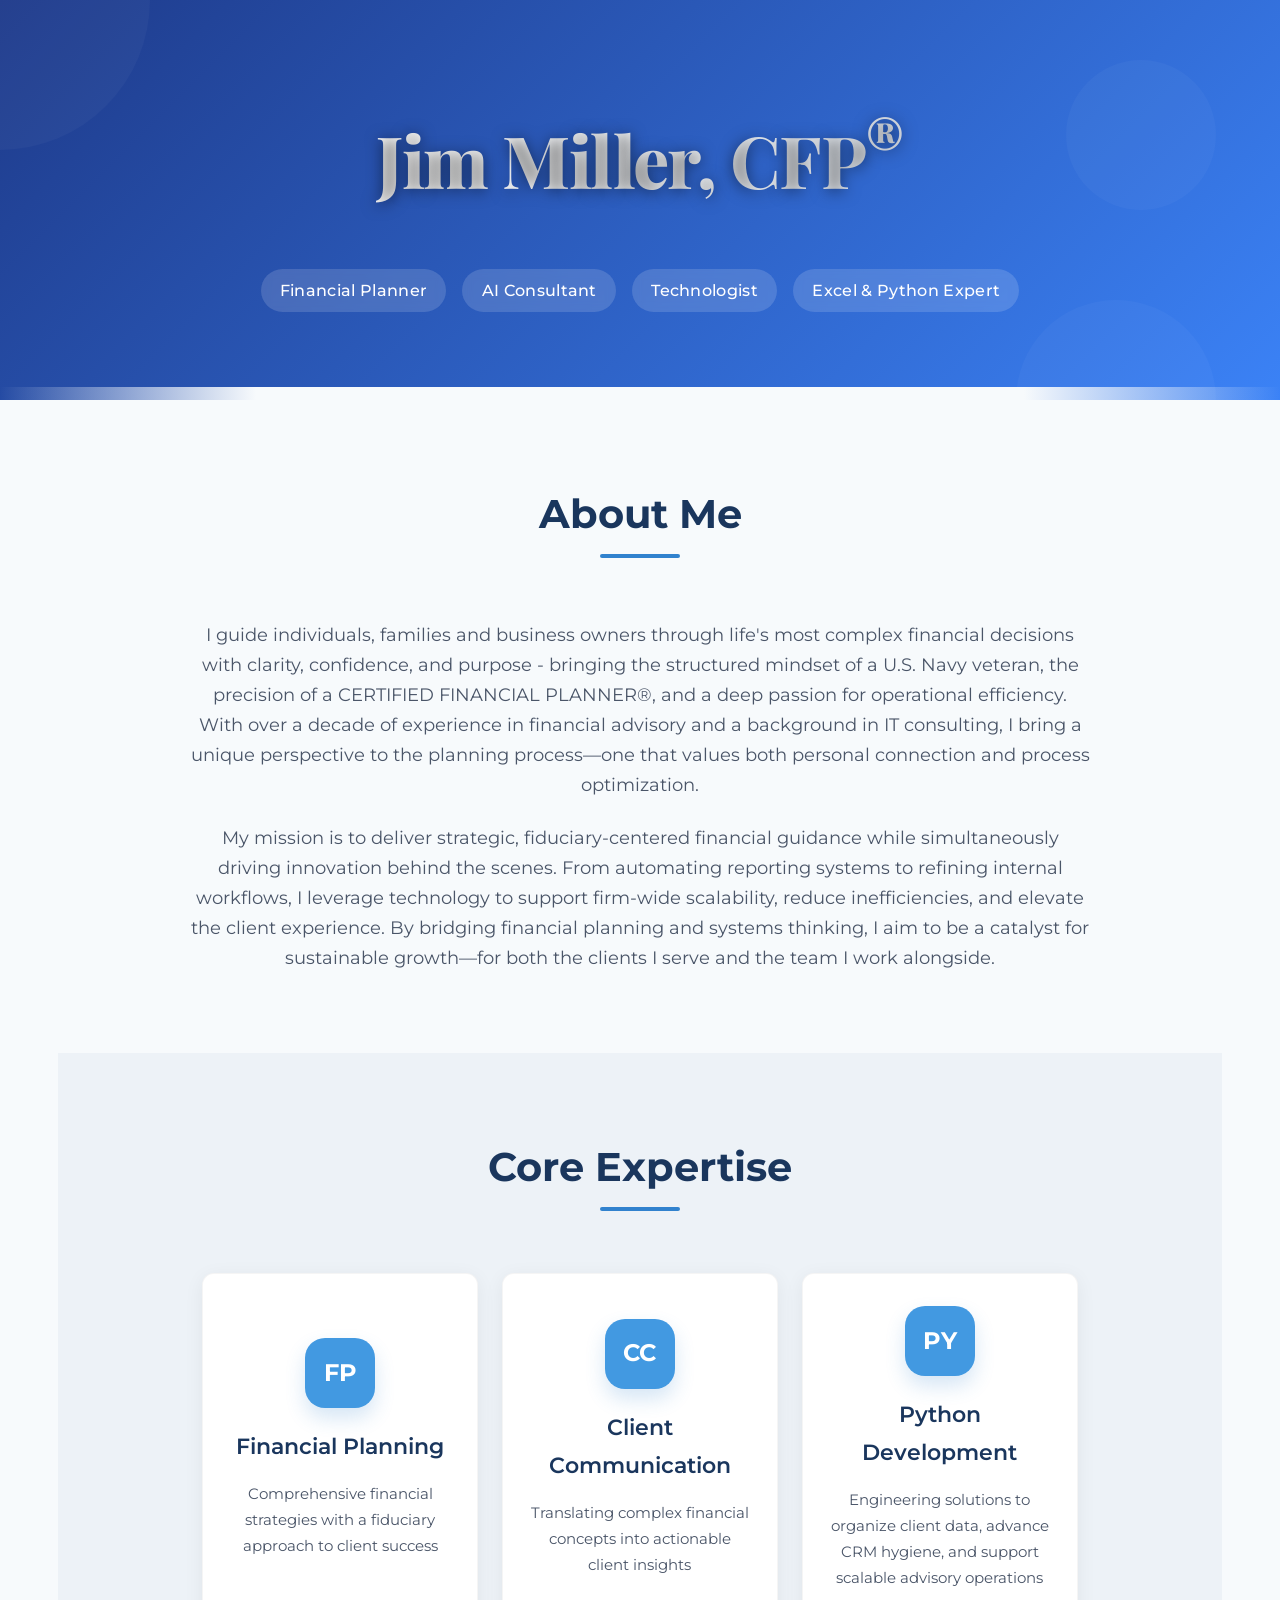
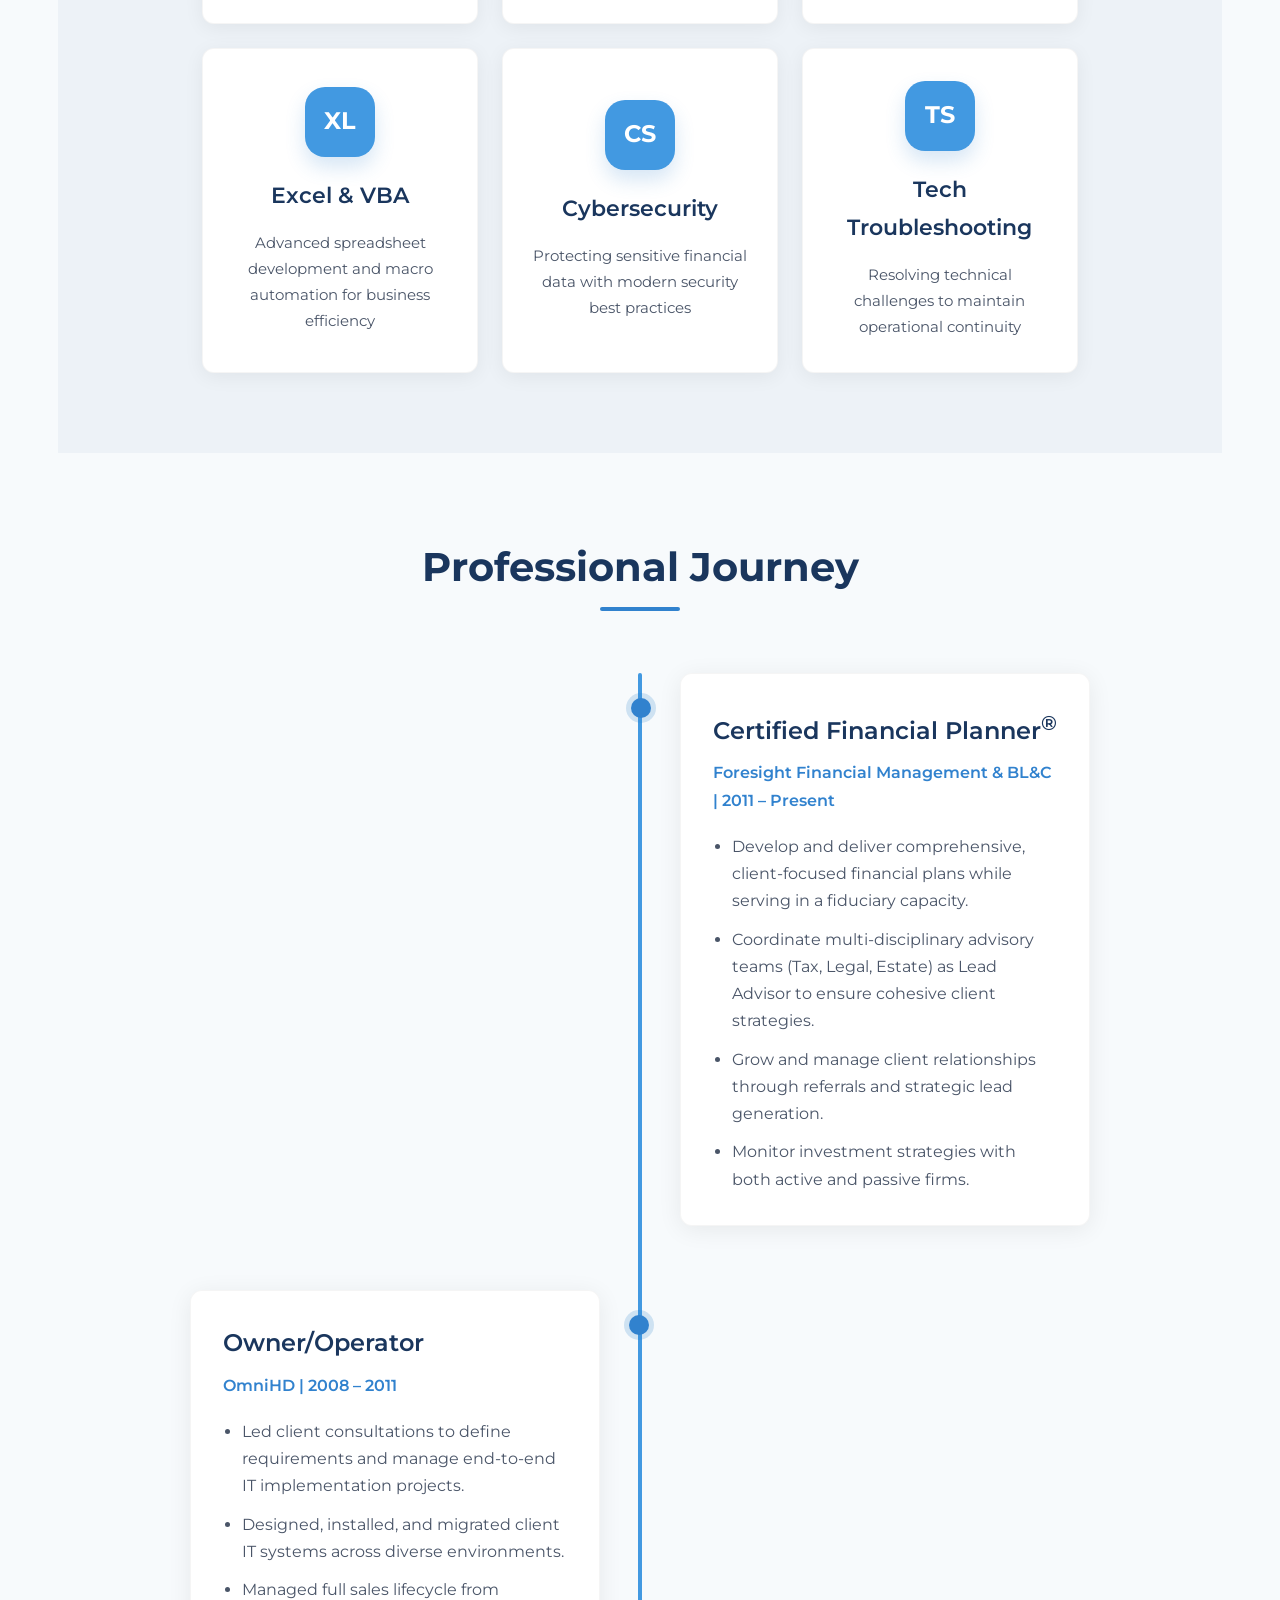
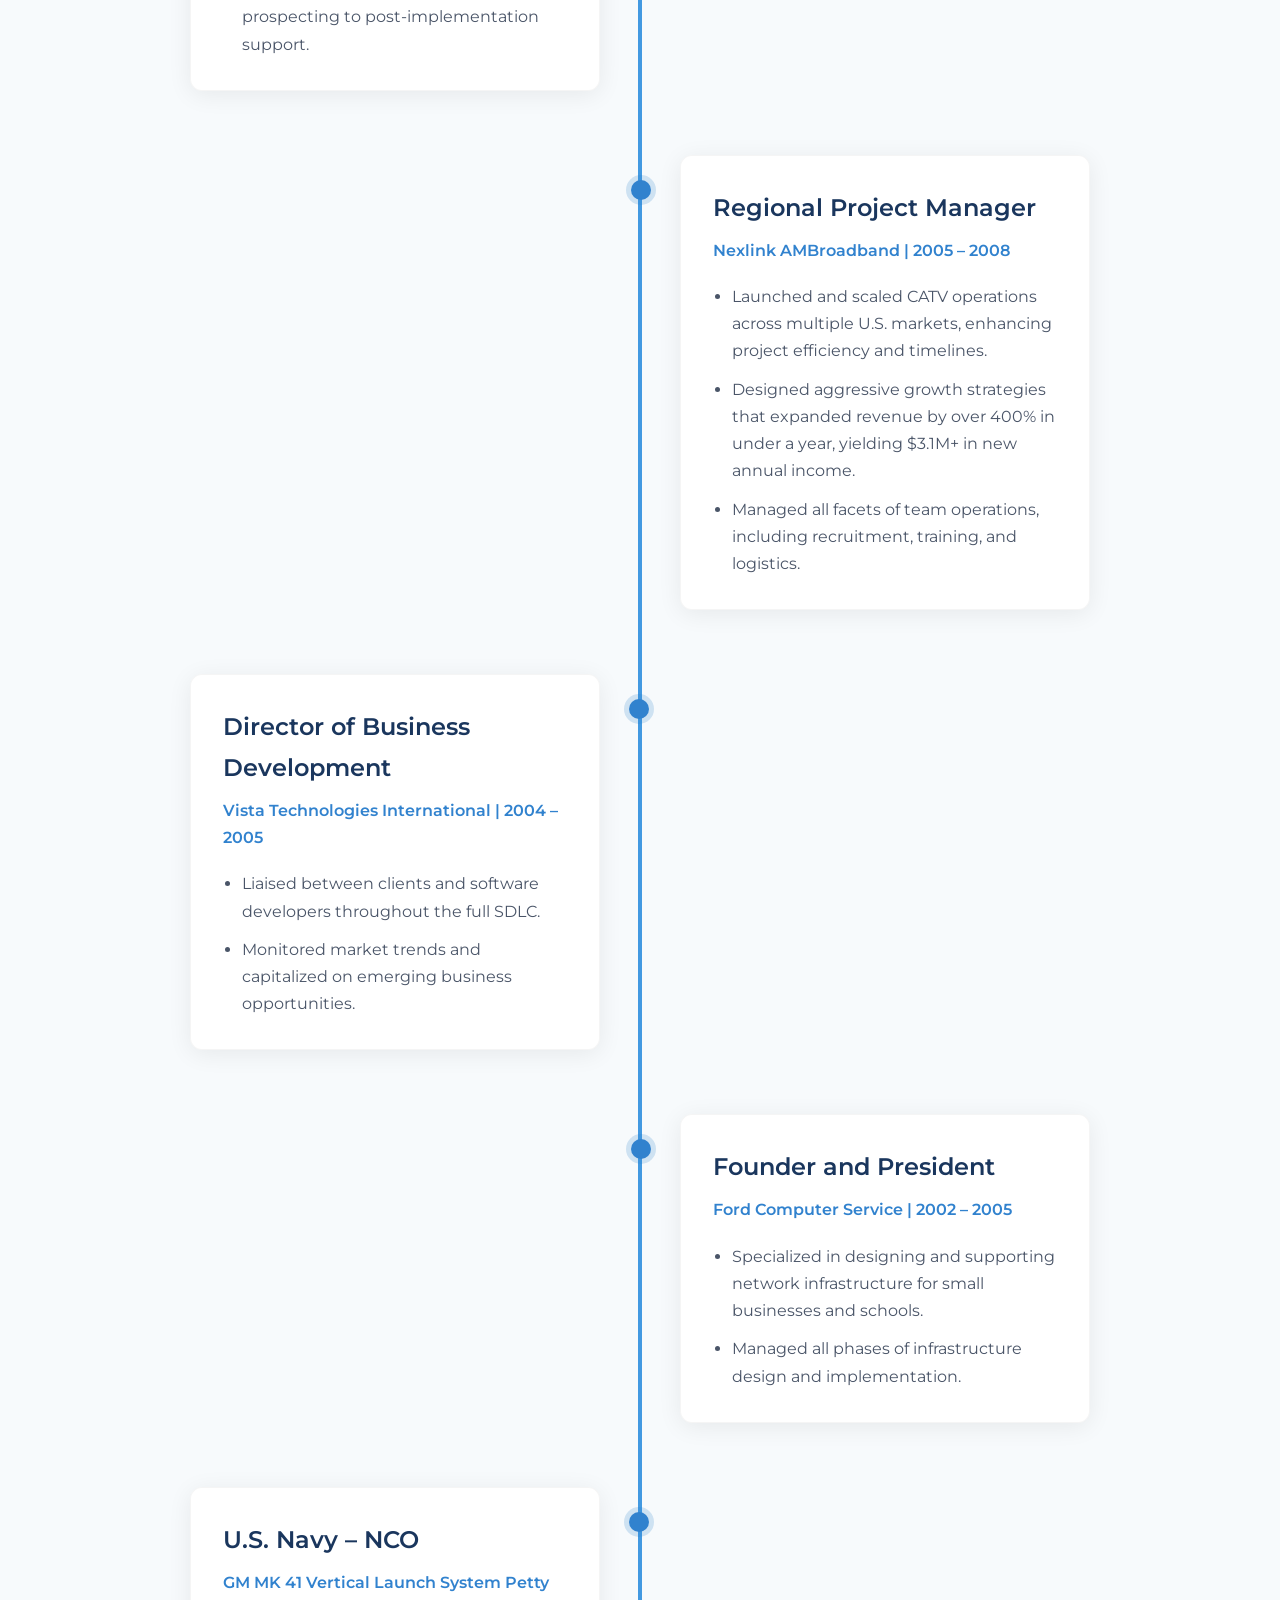
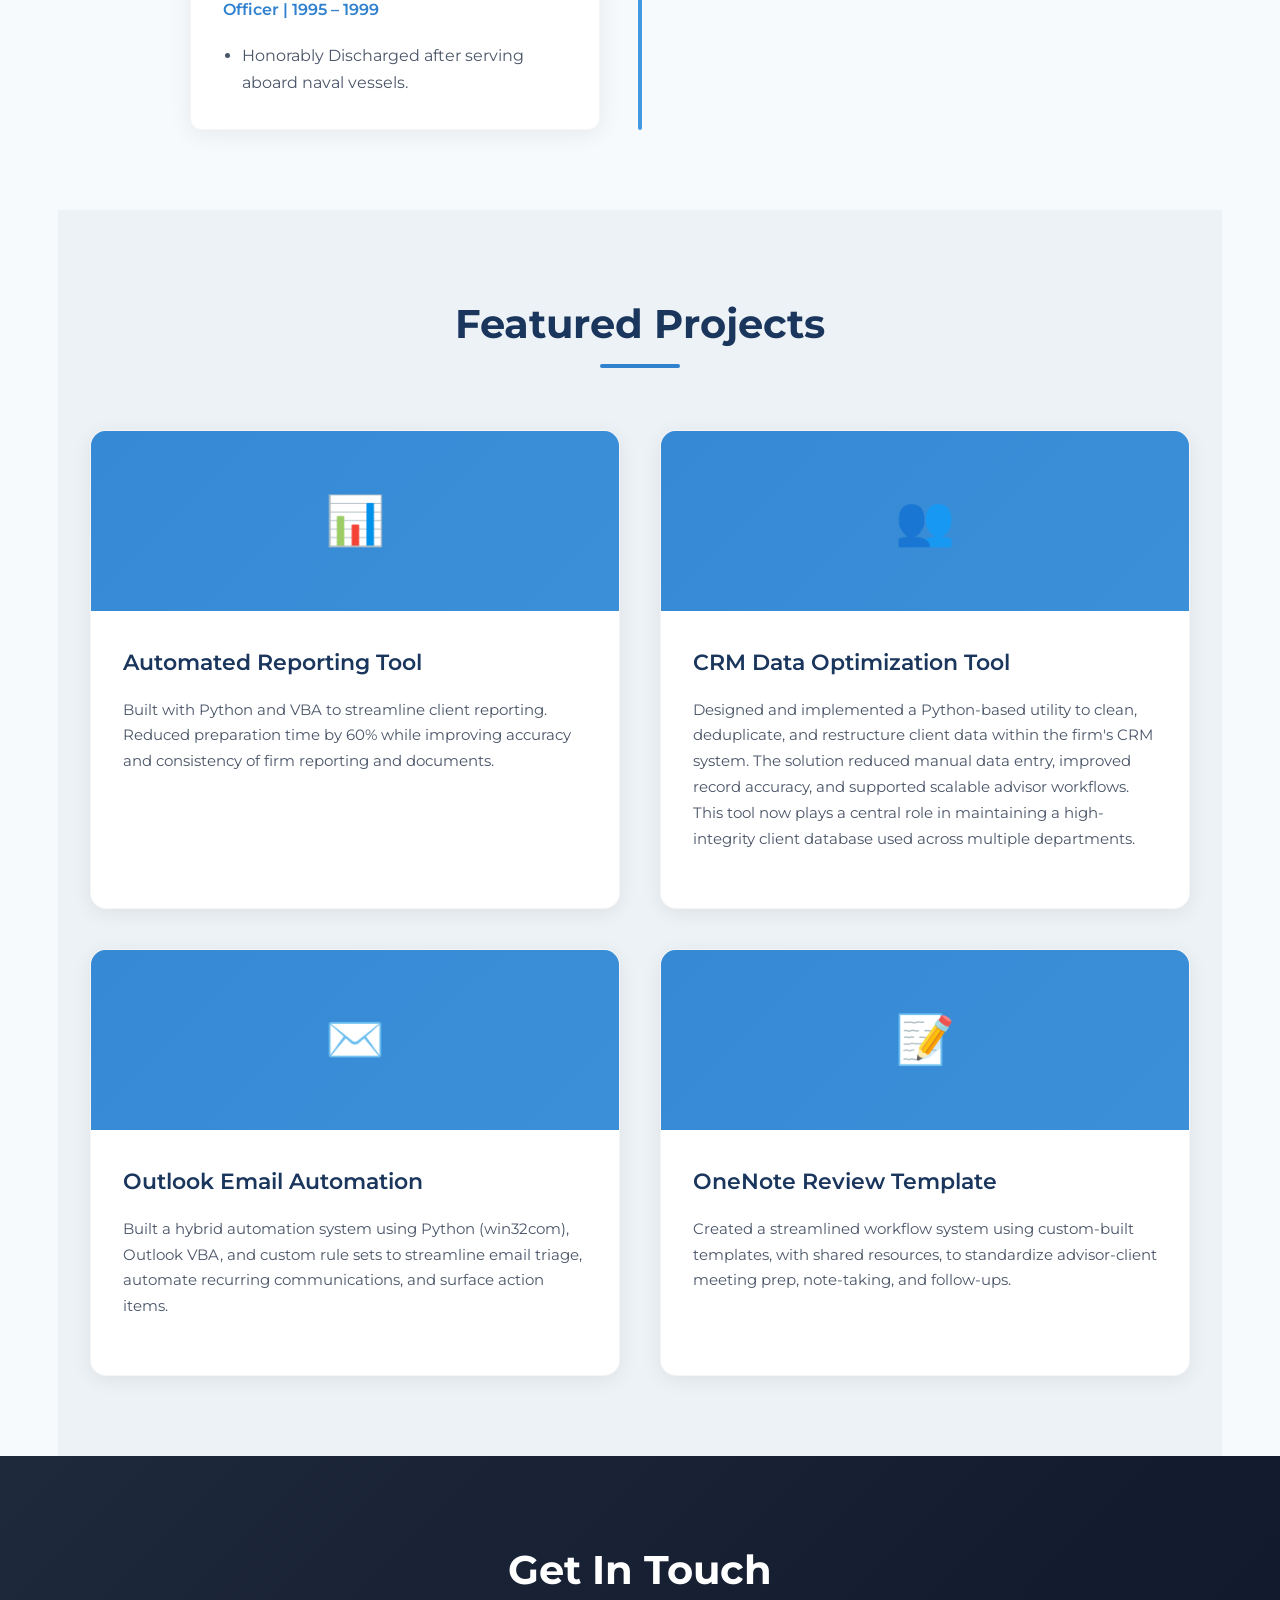
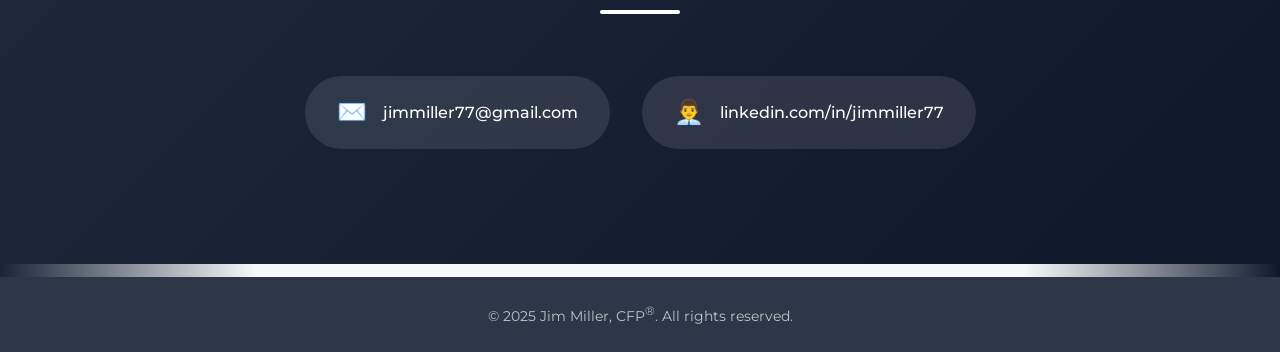
==== commit 41706452: "Update index.html" ====
--- a/index.html
+++ b/index.html
@@ -24,9 +24,9 @@
                 <div class="floating-icon data"><span>📊</span></div>
             </div>
             <div class="header-content">
-                <h1 class="name-header">Jim Miller</h1>
+                <h1 class="name-header">Jim Miller, <strong>CFP<sup>&reg;</sup></strong></h1>
                 <div class="credentials">
-                    <span class="credential-badge">CFP<sup>&reg;</sup></span>
+                    
                 </div>
                 <div class="tagline-items">
                     <span class="tagline-item">Financial Planner</span>
--- a/css/styles.css
+++ b/css/styles.css
@@ -86,7 +86,7 @@
 
 .bg-circle {
     position: absolute;
-    background: rgba(255, 255, 255, 0.05);
+    background: rgba(255, 255, 255, 0.03);
     border-radius: 50%;
     transition: all 0.5s ease;
 }
@@ -94,24 +94,24 @@
 .bg-circle:nth-child(1) {
     width: 300px;
     height: 300px;
-    top: -100px;
-    left: -100px;
+    top: -150px;
+    left: -150px;
     animation: float 15s infinite alternate;
 }
 
 .bg-circle:nth-child(2) {
     width: 200px;
     height: 200px;
-    bottom: -50px;
-    right: 10%;
+    bottom: -100px;
+    right: 5%;
     animation: float 20s infinite alternate-reverse;
 }
 
 .bg-circle:nth-child(3) {
     width: 150px;
     height: 150px;
-    top: 30%;
-    right: 20%;
+    top: 15%;
+    right: 5%;
     animation: float 12s infinite alternate;
 }
 
@@ -185,8 +185,10 @@
     bottom: -2px;
     left: 0;
     width: 100%;
-    line-height: 0;
+    height: 15px;
     z-index: 2;
+    background: linear-gradient(to right, transparent 0%, var(--bg) 20%, var(--bg) 80%, transparent 100%);
+
 }
 
 .header-wave svg, .footer-wave svg {
@@ -200,13 +202,13 @@
     font-size: 4.5rem;
     margin-bottom: 0.5rem;
     font-weight: 800;
-    text-shadow: 0 2px 10px rgba(0, 0, 0, 0.3);
+    text-shadow: 0 2px 15px rgba(0, 0, 0, 0.5);
     letter-spacing: -0.02em;
     background: linear-gradient(90deg, #ffffff, #e2e8f0);
     background-clip: text;
     -webkit-background-clip: text;
     color: transparent;
-    animation: glow 3s ease-in-out infinite alternate;
+    animation: glow 2s ease-in-out infinite alternate;
 }
 
 @keyframes glow {
@@ -861,4 +863,4 @@
         background: white;
         color: var(--light-text);
     }
-}+}
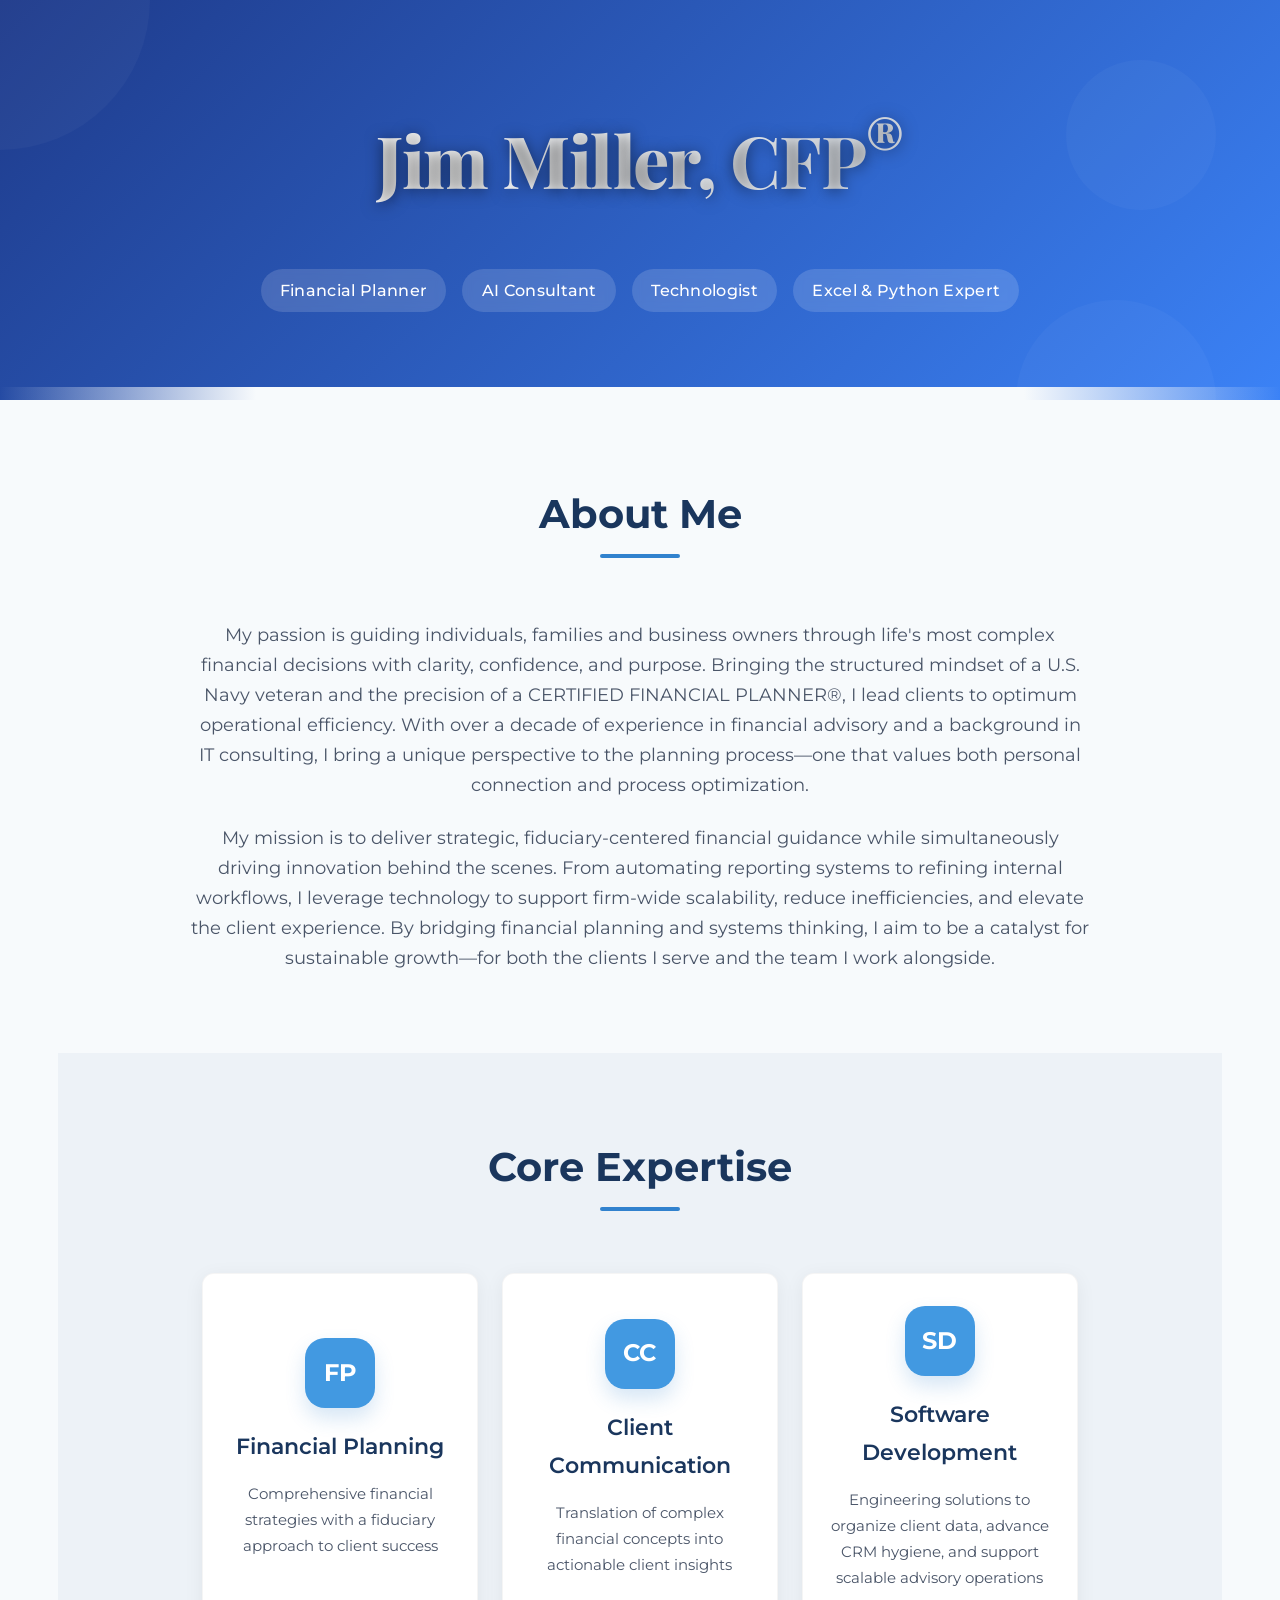
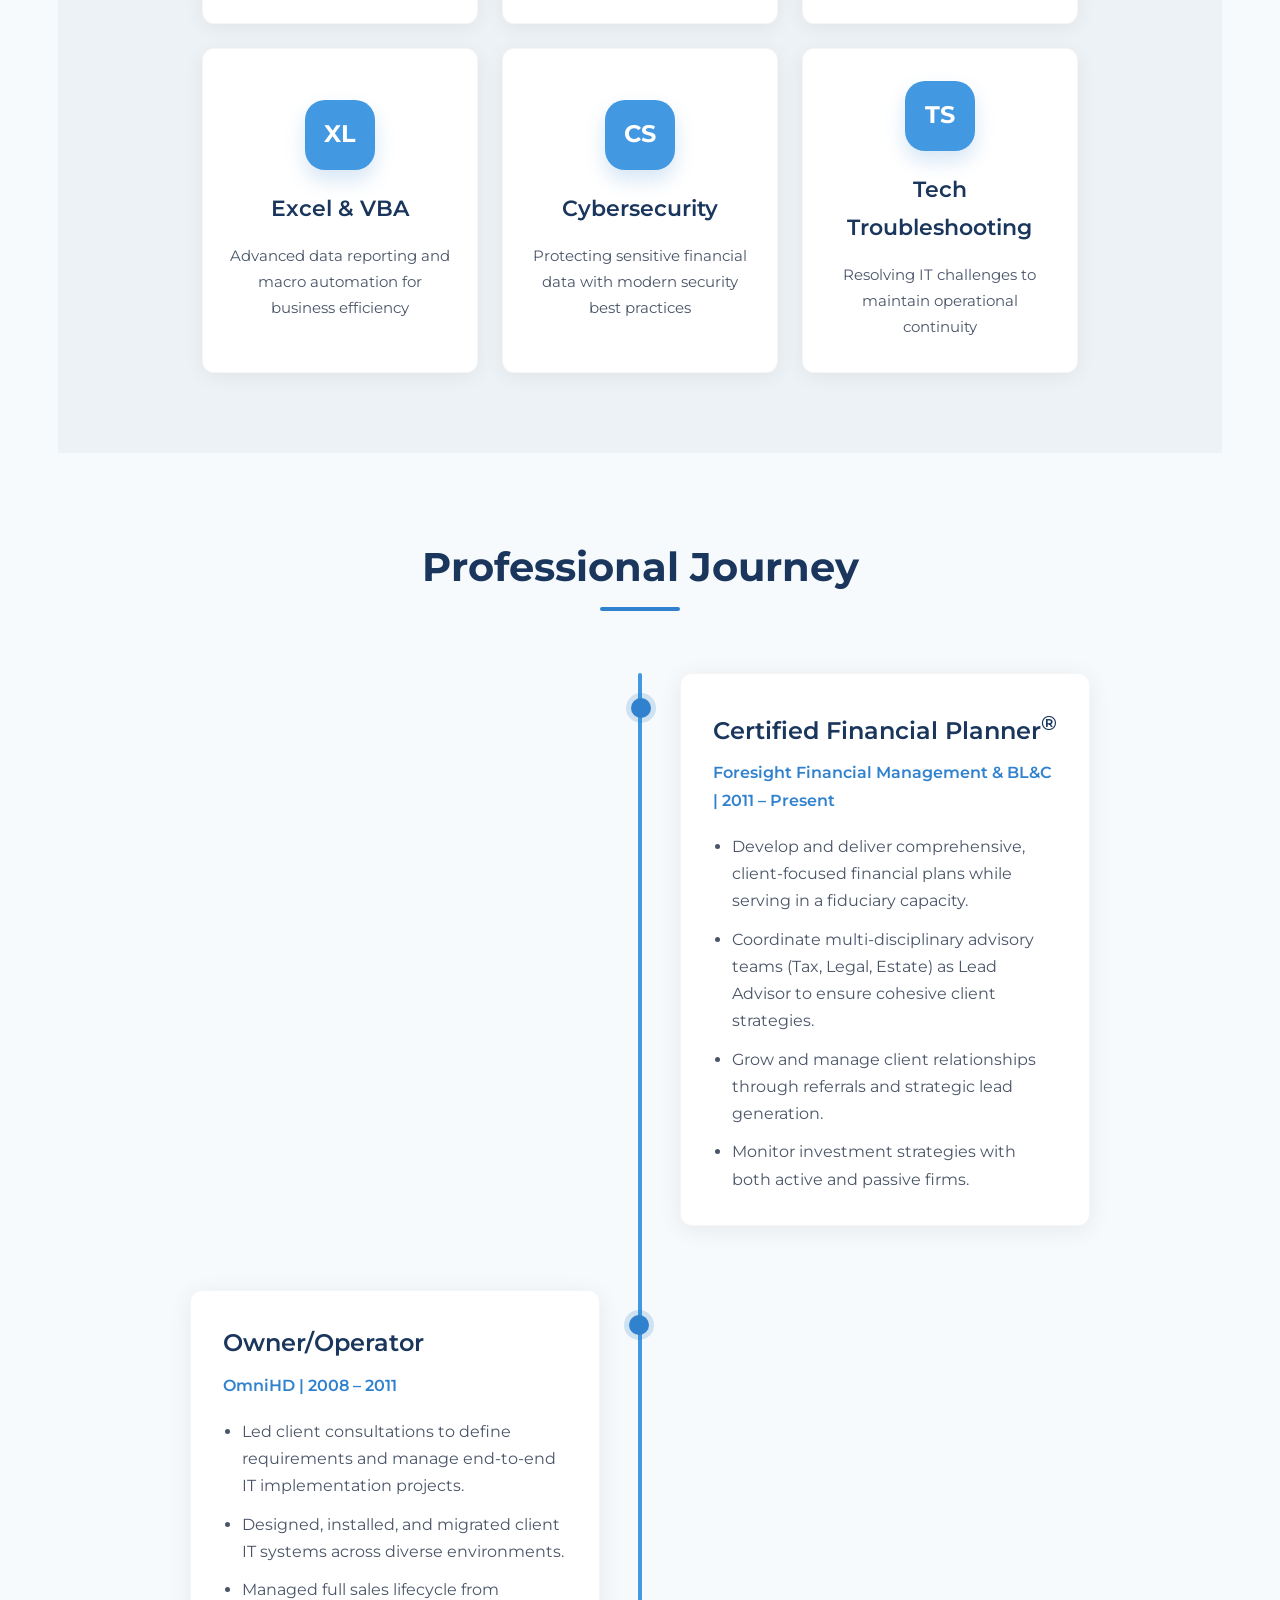
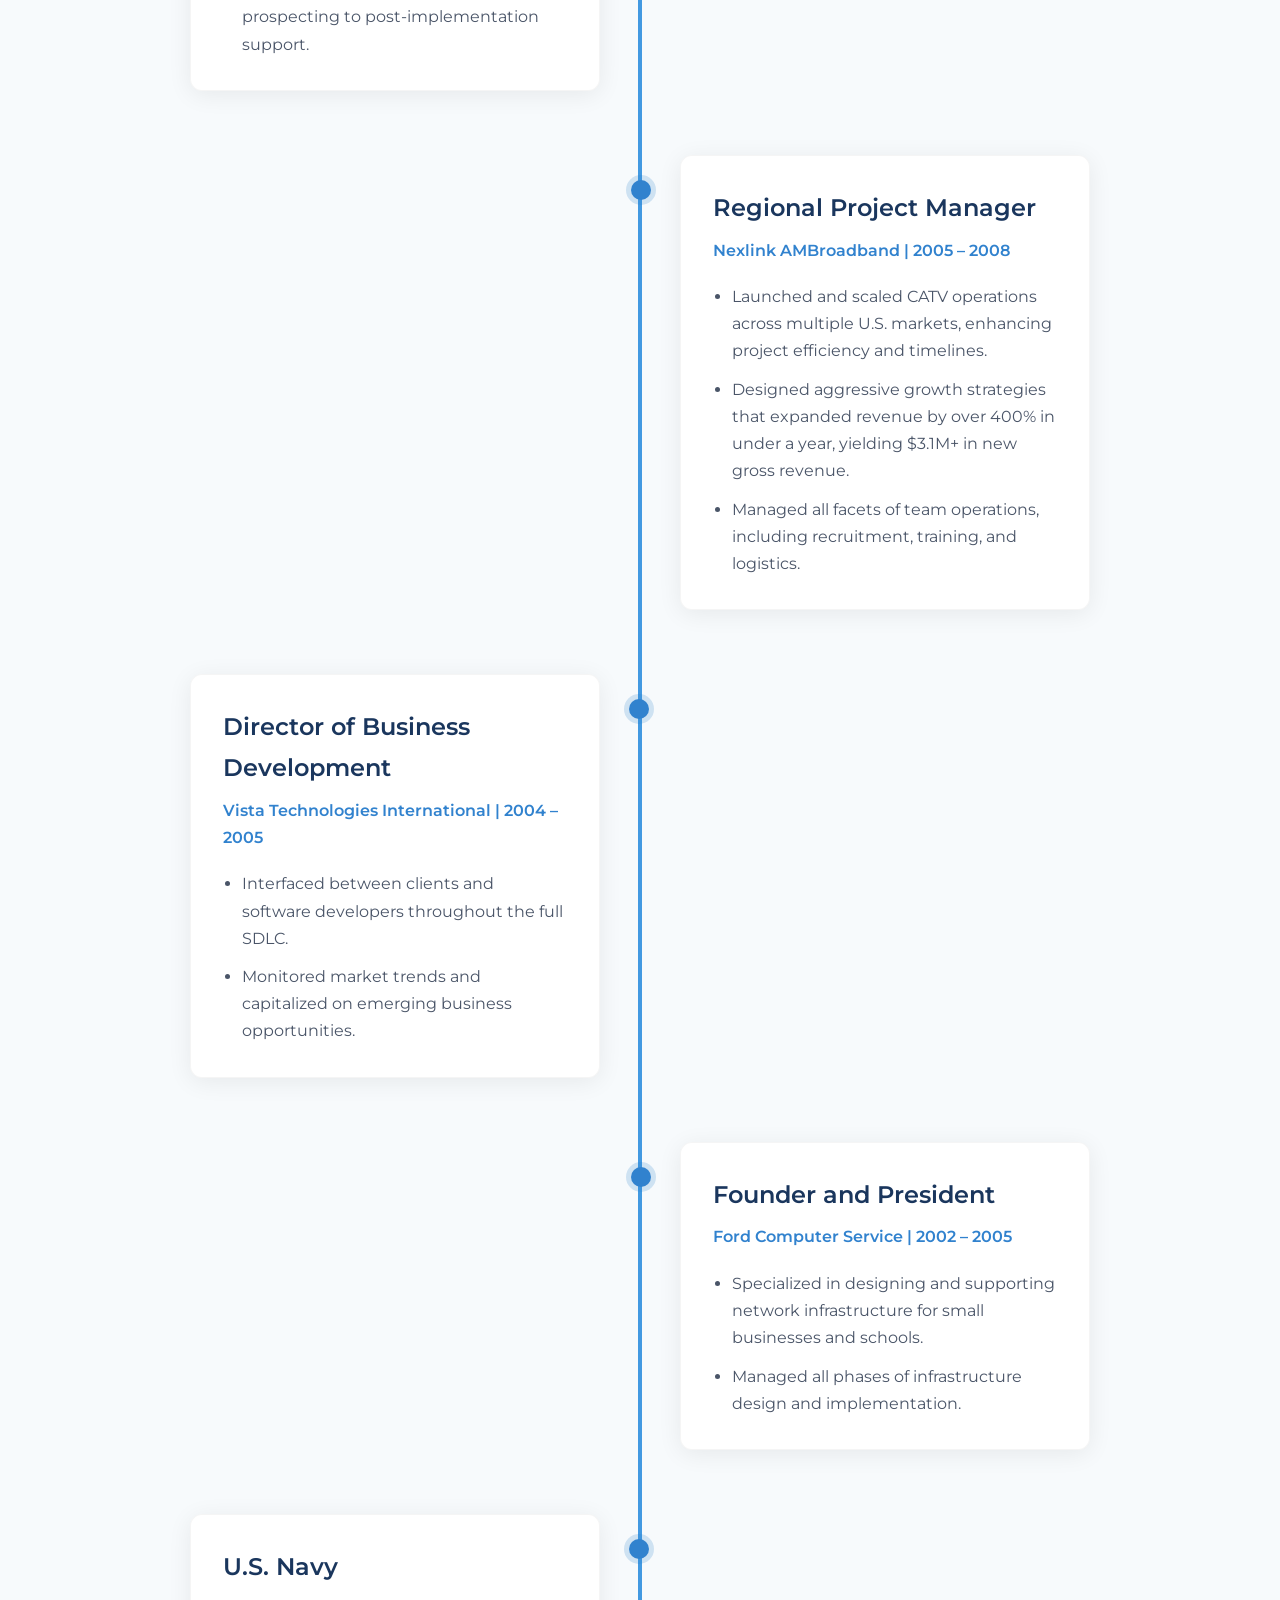
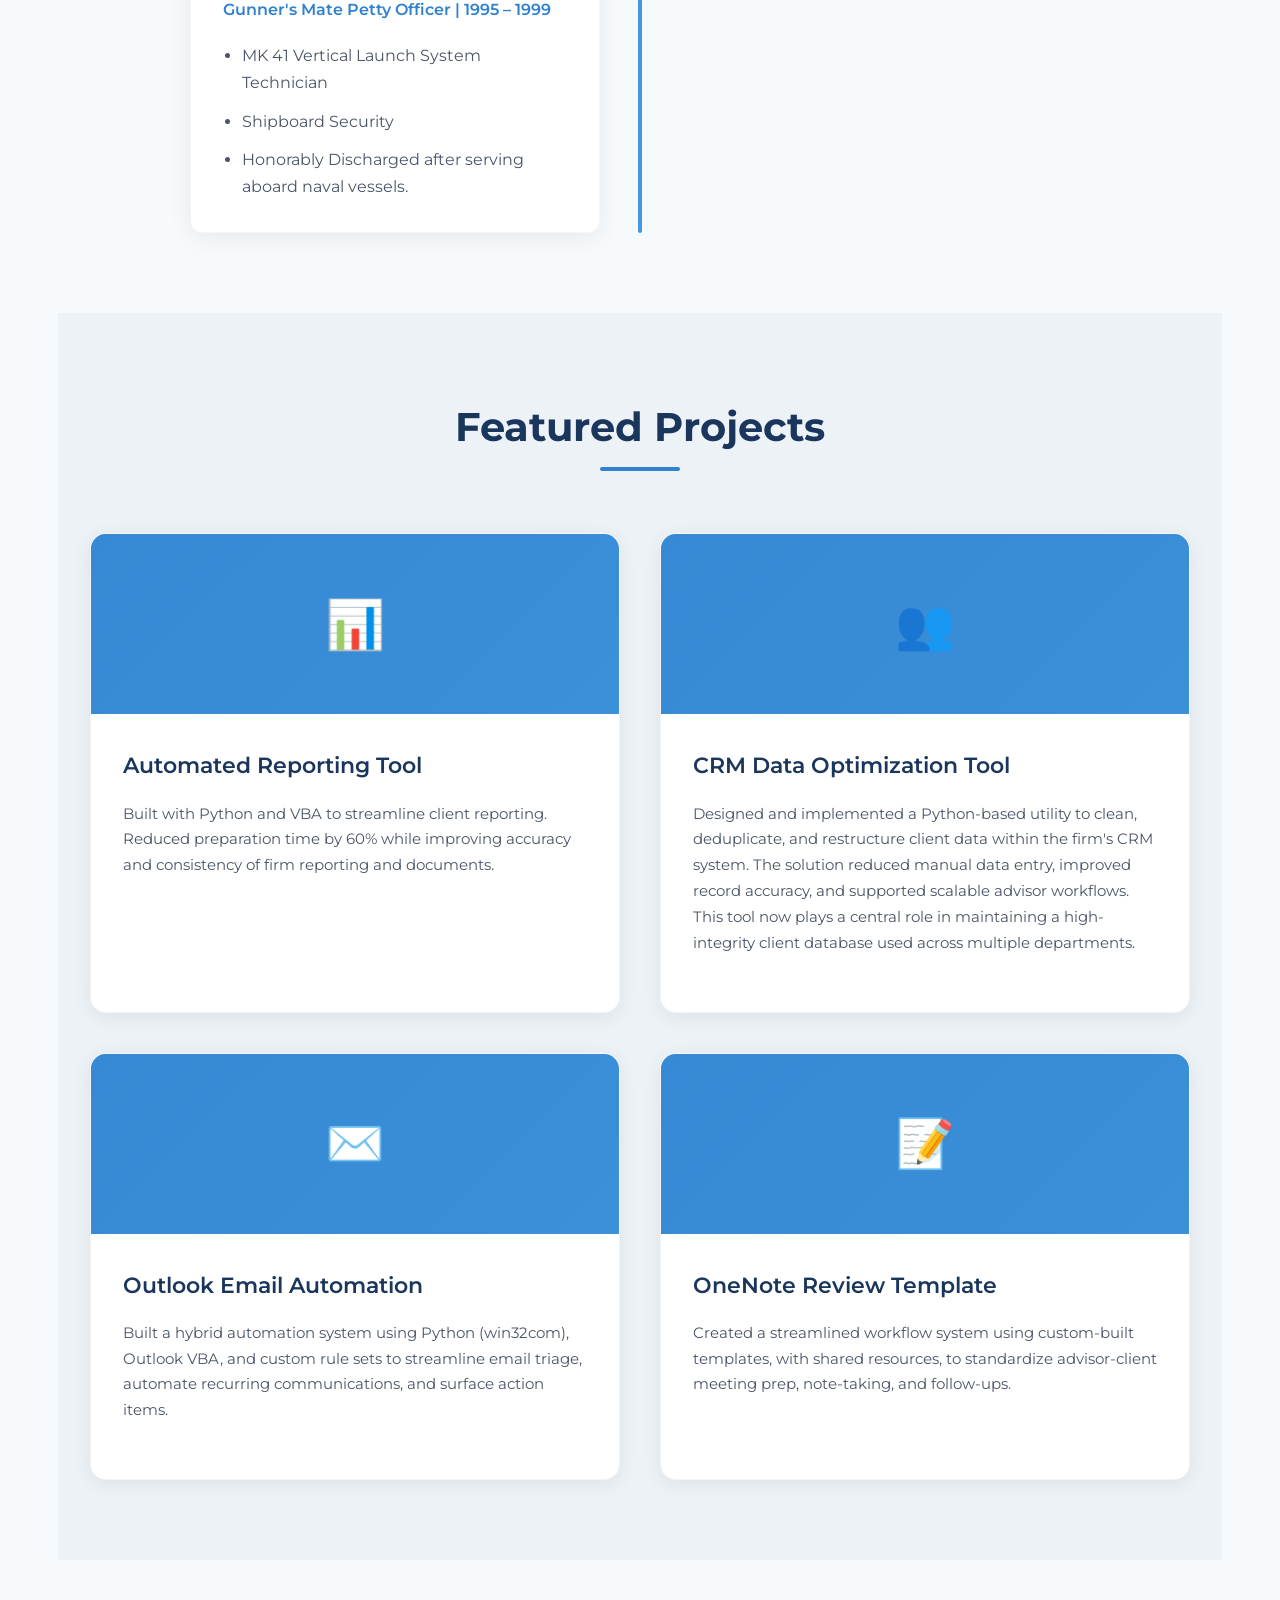
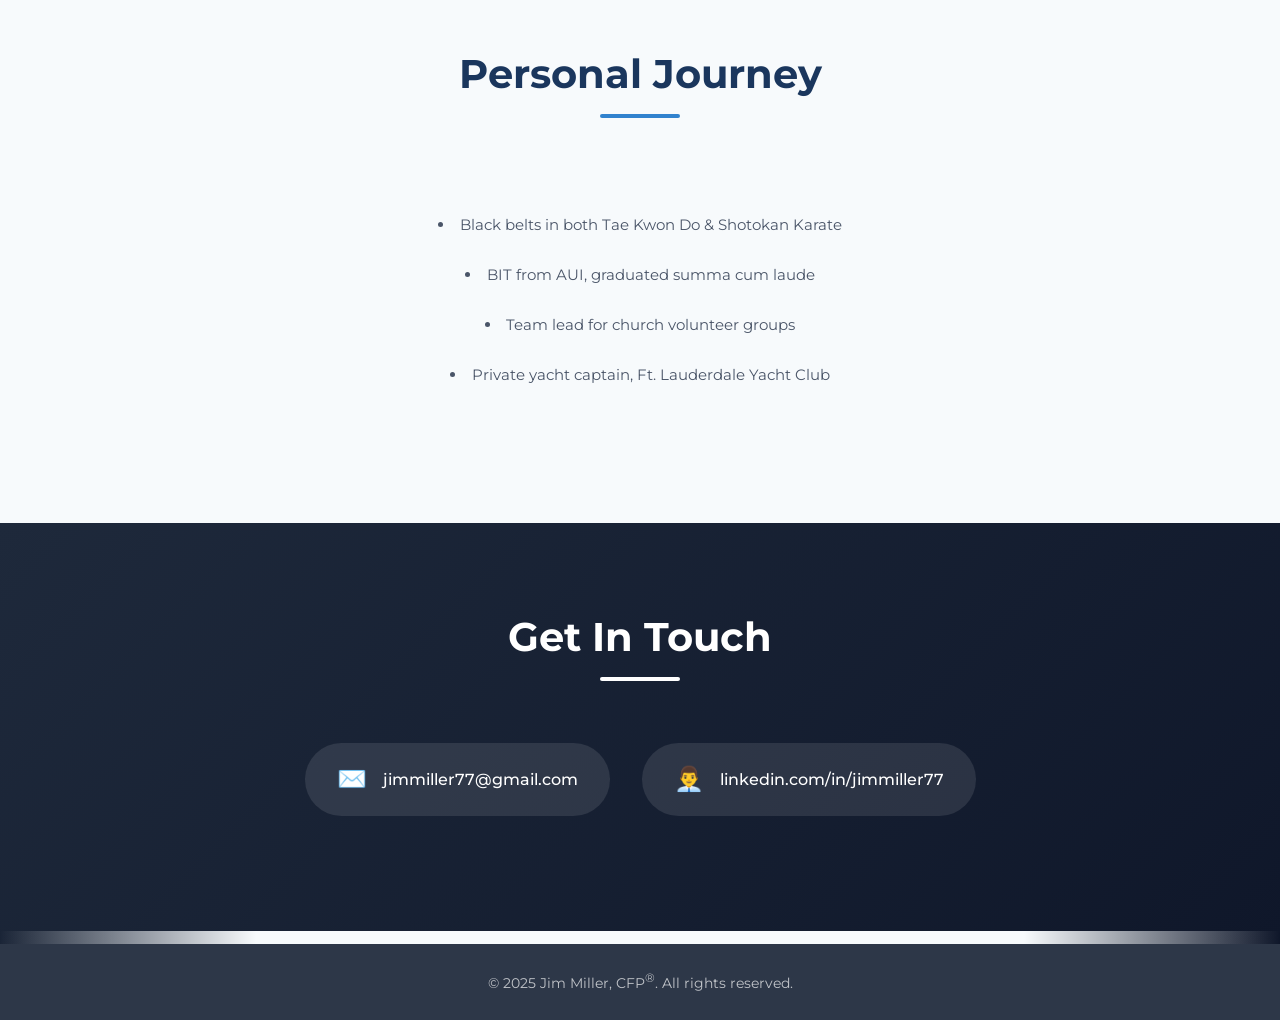
==== commit 8b1f51d9: "Update index.html" ====
--- a/index.html
+++ b/index.html
@@ -48,22 +48,8 @@
                     <h2>About Me</h2>
                 </div>
                 <div class="about-content">
-                    <p>I guide individuals, families and business owners through life's most complex financial decisions with clarity,
-                        confidence, and purpose - bringing the structured mindset of a U.S. Navy veteran, the precision of a
-                        CERTIFIED FINANCIAL PLANNER®, and a deep passion for operational efficiency. With over a decade
-                        of experience in financial advisory and a background in IT consulting, I
-                        bring a unique perspective to the planning process—one that values both personal connection and
-                        process
-                        optimization.</p>
-                    <p>My mission is to deliver strategic, fiduciary-centered financial guidance while simultaneously
-                        driving innovation
-                        behind the scenes. From automating reporting systems to refining internal workflows, I leverage
-                        technology to
-                        support firm-wide scalability, reduce inefficiencies, and elevate the client experience. By
-                        bridging financial
-                        planning and systems thinking, I aim to be a catalyst for sustainable growth—for both the
-                        clients I serve and the
-                        team I work alongside.</p>
+                    <p>My passion is guiding individuals, families and business owners through life's most complex financial decisions with clarity, confidence, and purpose.  Bringing the structured mindset of a U.S. Navy veteran and the precision of a CERTIFIED FINANCIAL PLANNER®, I lead clients to optimum operational efficiency. With over a decade of experience in financial advisory and a background in IT consulting, I bring a unique perspective to the planning process—one that values both personal connection and process optimization.</p>
+                    <p>My mission is to deliver strategic, fiduciary-centered financial guidance while simultaneously driving innovation behind the scenes. From automating reporting systems to refining internal workflows, I leverage technology to support firm-wide scalability, reduce inefficiencies, and elevate the client experience. By bridging financial planning and systems thinking, I aim to be a catalyst for sustainable growth—for both the clients I serve and the team I work alongside.</p>
                 </div>
             </section>
 
@@ -80,17 +66,17 @@
                     <div class="skill" data-skill="communication">
                         <div class="skill-icon">CC</div>
                         <h3>Client Communication</h3>
-                        <p>Translating complex financial concepts into actionable client insights</p>
+                        <p>Translation of complex financial concepts into actionable client insights</p>
                     </div>
                     <div class="skill" data-skill="python">
-                        <div class="skill-icon">PY</div>
-                        <h3>Python Development</h3>
+                        <div class="skill-icon">SD</div>
+                        <h3>Software Development</h3>
                         <p>Engineering solutions to organize client data, advance CRM hygiene, and support scalable advisory operations</p>
                     </div>
                     <div class="skill" data-skill="excel">
                         <div class="skill-icon">XL</div>
                         <h3>Excel & VBA</h3>
-                        <p>Advanced spreadsheet development and macro automation for business efficiency</p>
+                        <p>Advanced data reporting and macro automation for business efficiency</p>
                     </div>
                     
                     <div class="skill" data-skill="security">
@@ -101,7 +87,7 @@
                     <div class="skill" data-skill="troubleshooting">
                         <div class="skill-icon">TS</div>
                         <h3>Tech Troubleshooting</h3>
-                        <p>Resolving technical challenges to maintain operational continuity</p>
+                        <p>Resolving IT challenges to maintain operational continuity</p>
                     </div>
                 </div>
             </section>
@@ -149,7 +135,7 @@
                                 <li>Launched and scaled CATV operations across multiple U.S. markets, enhancing project
                                     efficiency and timelines.</li>
                                 <li>Designed aggressive growth strategies that expanded revenue by over 400% in under a
-                                    year, yielding $3.1M+ in new annual income.</li>
+                                    year, yielding $3.1M+ in new gross revenue.</li>
                                 <li>Managed all facets of team operations, including recruitment, training, and
                                     logistics.</li>
                             </ul>
@@ -161,7 +147,7 @@
                             <h3>Director of Business Development</h3>
                             <em>Vista Technologies International | 2004 – 2005</em>
                             <ul>
-                                <li>Liaised between clients and software developers throughout the full SDLC.</li>
+                                <li>Interfaced between clients and software developers throughout the full SDLC.</li>
                                 <li>Monitored market trends and capitalized on emerging business opportunities.</li>
                             </ul>
                         </div>
@@ -181,9 +167,12 @@
 
                     <div class="experience-item">
                         <div class="experience-content">
-                            <h3>U.S. Navy – NCO</h3>
-                            <em>GM MK 41 Vertical Launch System Petty Officer | 1995 – 1999</em>
-                            <ul>
+                            <h3>U.S. Navy</h3>
+                            <em>Gunner's Mate Petty Officer | 1995 – 1999</em>
+
+                            <ul>
+                                <li>MK 41 Vertical Launch System Technician</li>
+                                <li>Shipboard Security</li>
                                 <li>Honorably Discharged after serving aboard naval vessels.</li>
                             </ul>
                         </div>
@@ -236,6 +225,24 @@
                 </div>
             </section>
         </div>
+
+        <!-- New Accomplishments Section -->
+        <section id="personal-journey">
+            <div class="container">
+                <div class="section-header">
+                    <h2>Personal Journey</h2>
+                </div>
+                <div class="personal-journey-content">
+                    <ul>
+                        <li>Black belts in both Tae Kwon Do & Shotokan Karate</li>
+                        <li>BIT from AUI, graduated summa cum laude</li>
+                        <li>Team lead for church volunteer groups</li>
+                        <li>Private yacht captain, Ft. Lauderdale Yacht Club</li>
+                    </ul>
+                </div>
+            </div>
+        </section>
+
 
         <footer class="contact">
             <div class="section-header">
--- a/css/styles.css
+++ b/css/styles.css
@@ -724,45 +724,50 @@
     }
 }
 
-@media (max-width: 576px) {
-    .name-header {
-        font-size: 2.5rem;
-    }
-    
-    .credential-badge {
-        font-size: 1.2rem;
-    }
-    
-    .tagline-items {
-        gap: 0.5rem;
-    }
-    
-    .tagline-item {
-        font-size: 0.8rem;
-        padding: 0.3rem 0.8rem;
-    }
-    
-    .section-header h2 {
-        font-size: 2rem;
-    }
-    
-    .skill {
-        width: 100%;
-    }
-    
-    .experience-content {
-        padding: 1.5rem;
-    }
-    
-    .experience-content h3 {
-        font-size: 1.3rem;
-    }
-    
-    .contact-item {
-        width: 100%;
-        justify-content: center;
-    }
-}
+/* Personal Journey grid */
+.projects-grid {
+    display: grid;
+    grid-template-columns: repeat(auto-fill, minmax(350px, 1fr));
+    gap: 2.5rem;
+    max-width: 1100px;
+    margin: 0 auto;
+}
+
+.project {
+    background: var(--card-bg);
+    border-radius: 16px;
+    overflow: hidden;
+    box-shadow: 0 4px 20px rgba(0, 0, 0, 0.07);
+    transition: all 0.4s ease;
+    border: 1px solid rgba(0, 0, 0, 0.04);
+    height: 100%;
+    display: flex;
+    flex-direction: column;
+}
+
+.personal-journey:hover {
+    transform: translateY(-8px) scale(1.02);
+    box-shadow: 0 20px 30px rgba(0, 0, 0, 0.12);
+}
+
+
+.personal-journey-content {
+    padding: 2rem;
+    flex-grow: 1;
+    display: flex;
+    flex-direction: column;
+}
+
+
+.personal-journey-content li {
+    color: var(--light-text);
+    font-size: 0.95rem;
+    margin-bottom: 1.5rem;
+    flex-grow: 1;
+    list-style-position: inside; /* Moves bullet inside the content box */
+    text-align: center; 
+}
+
 
 /* Animation for page load */
 @keyframes fadeIn {
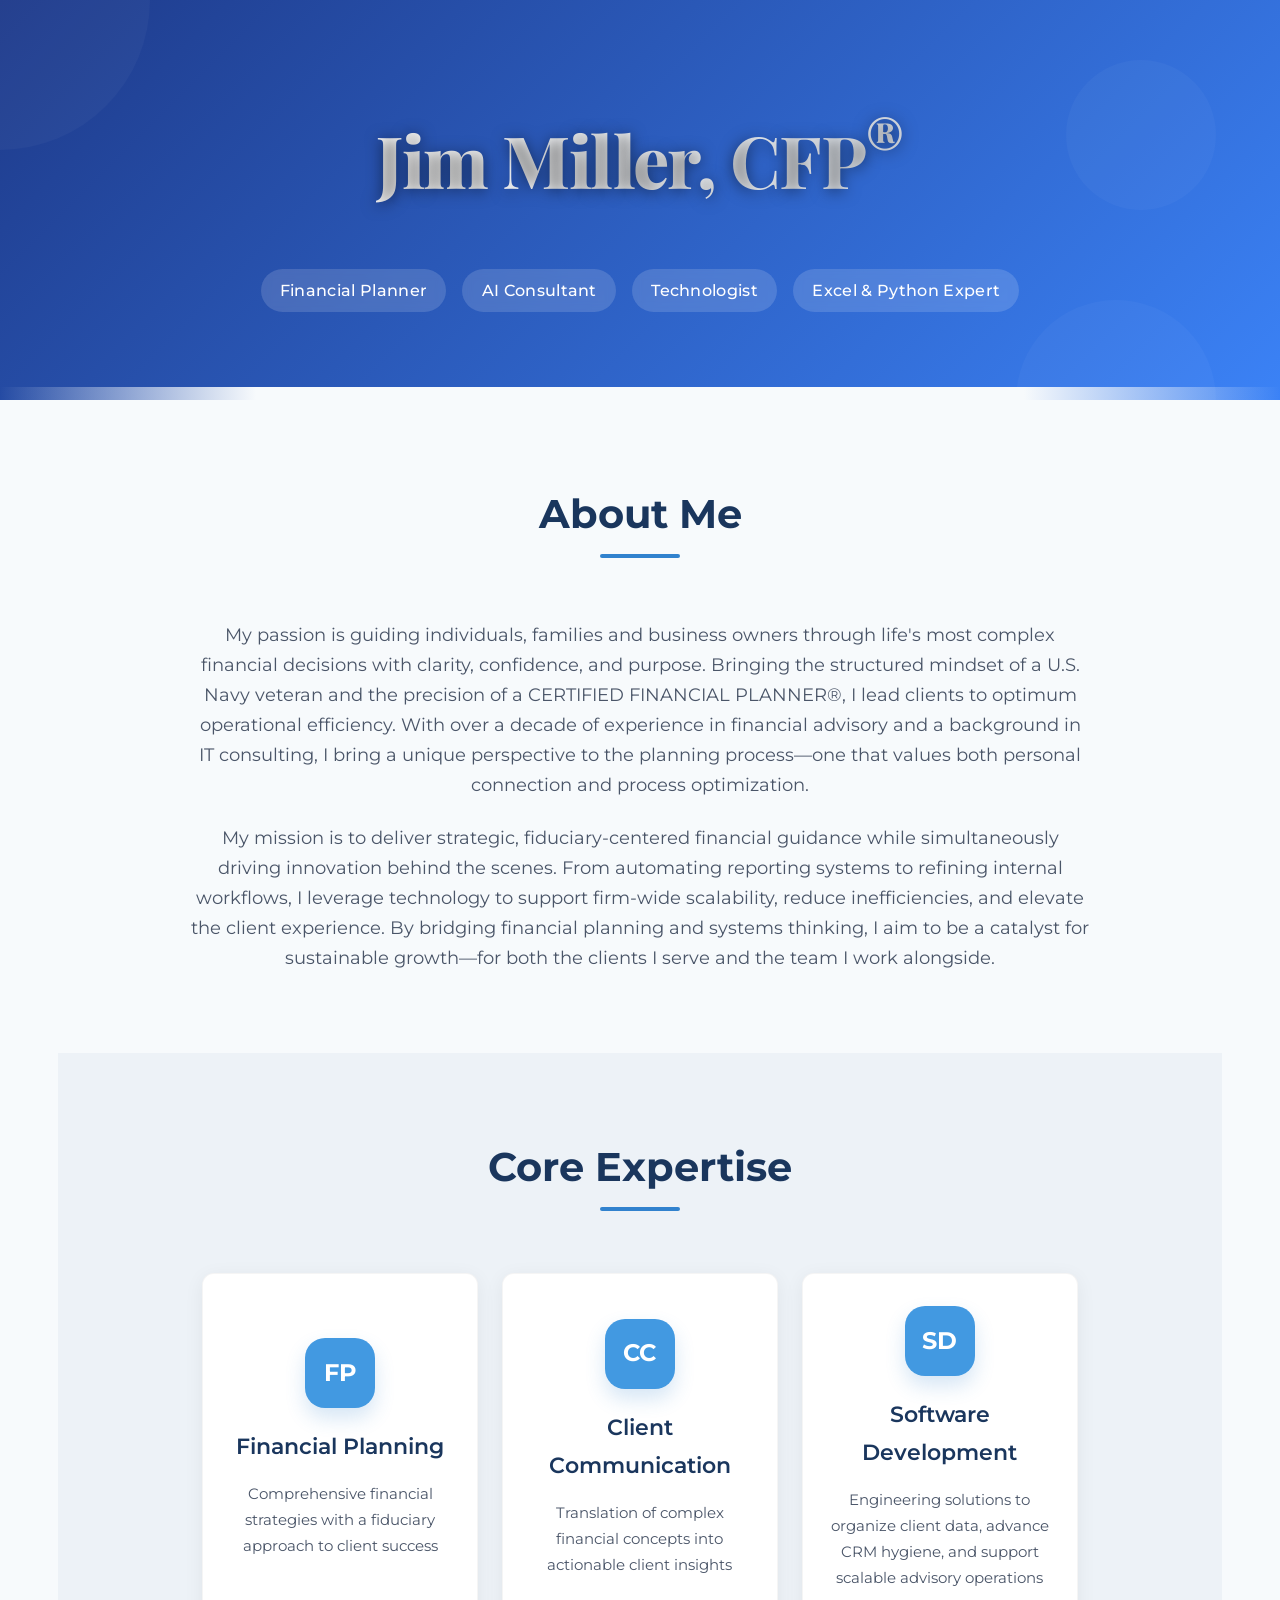
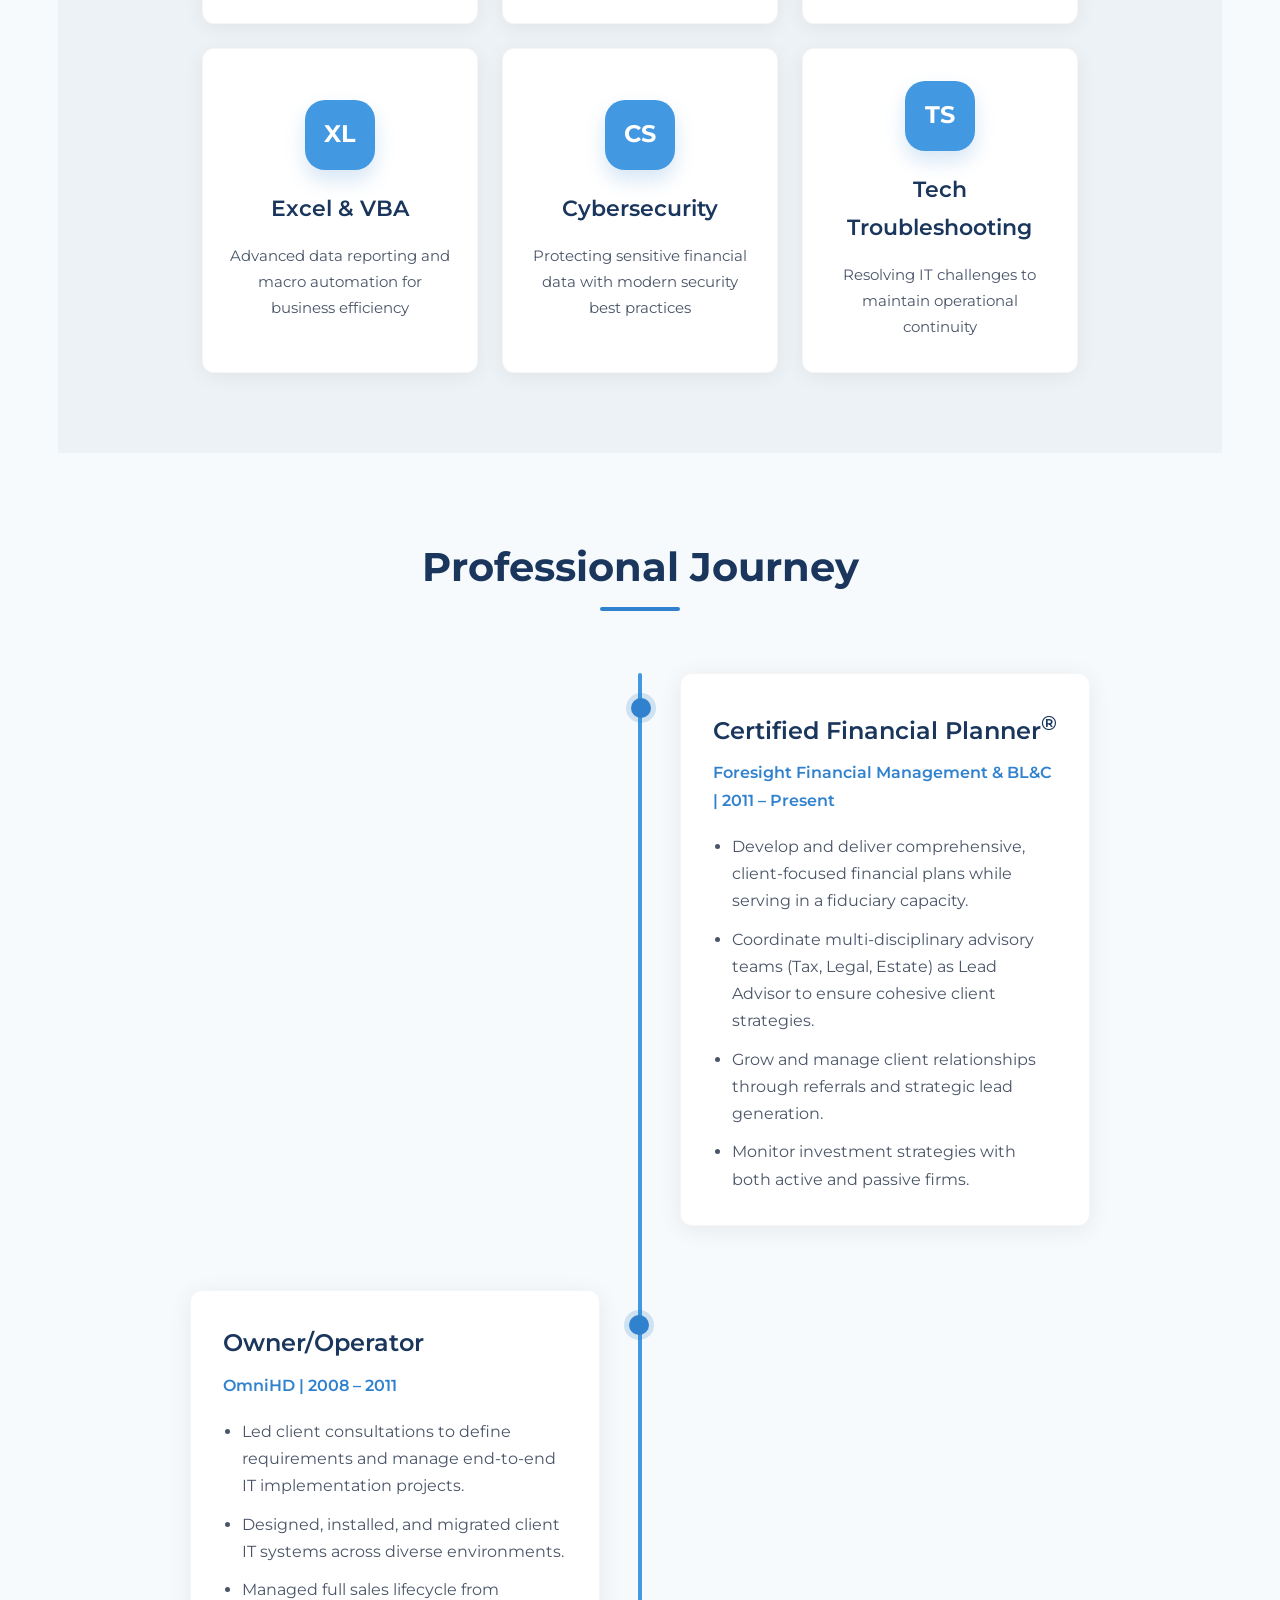
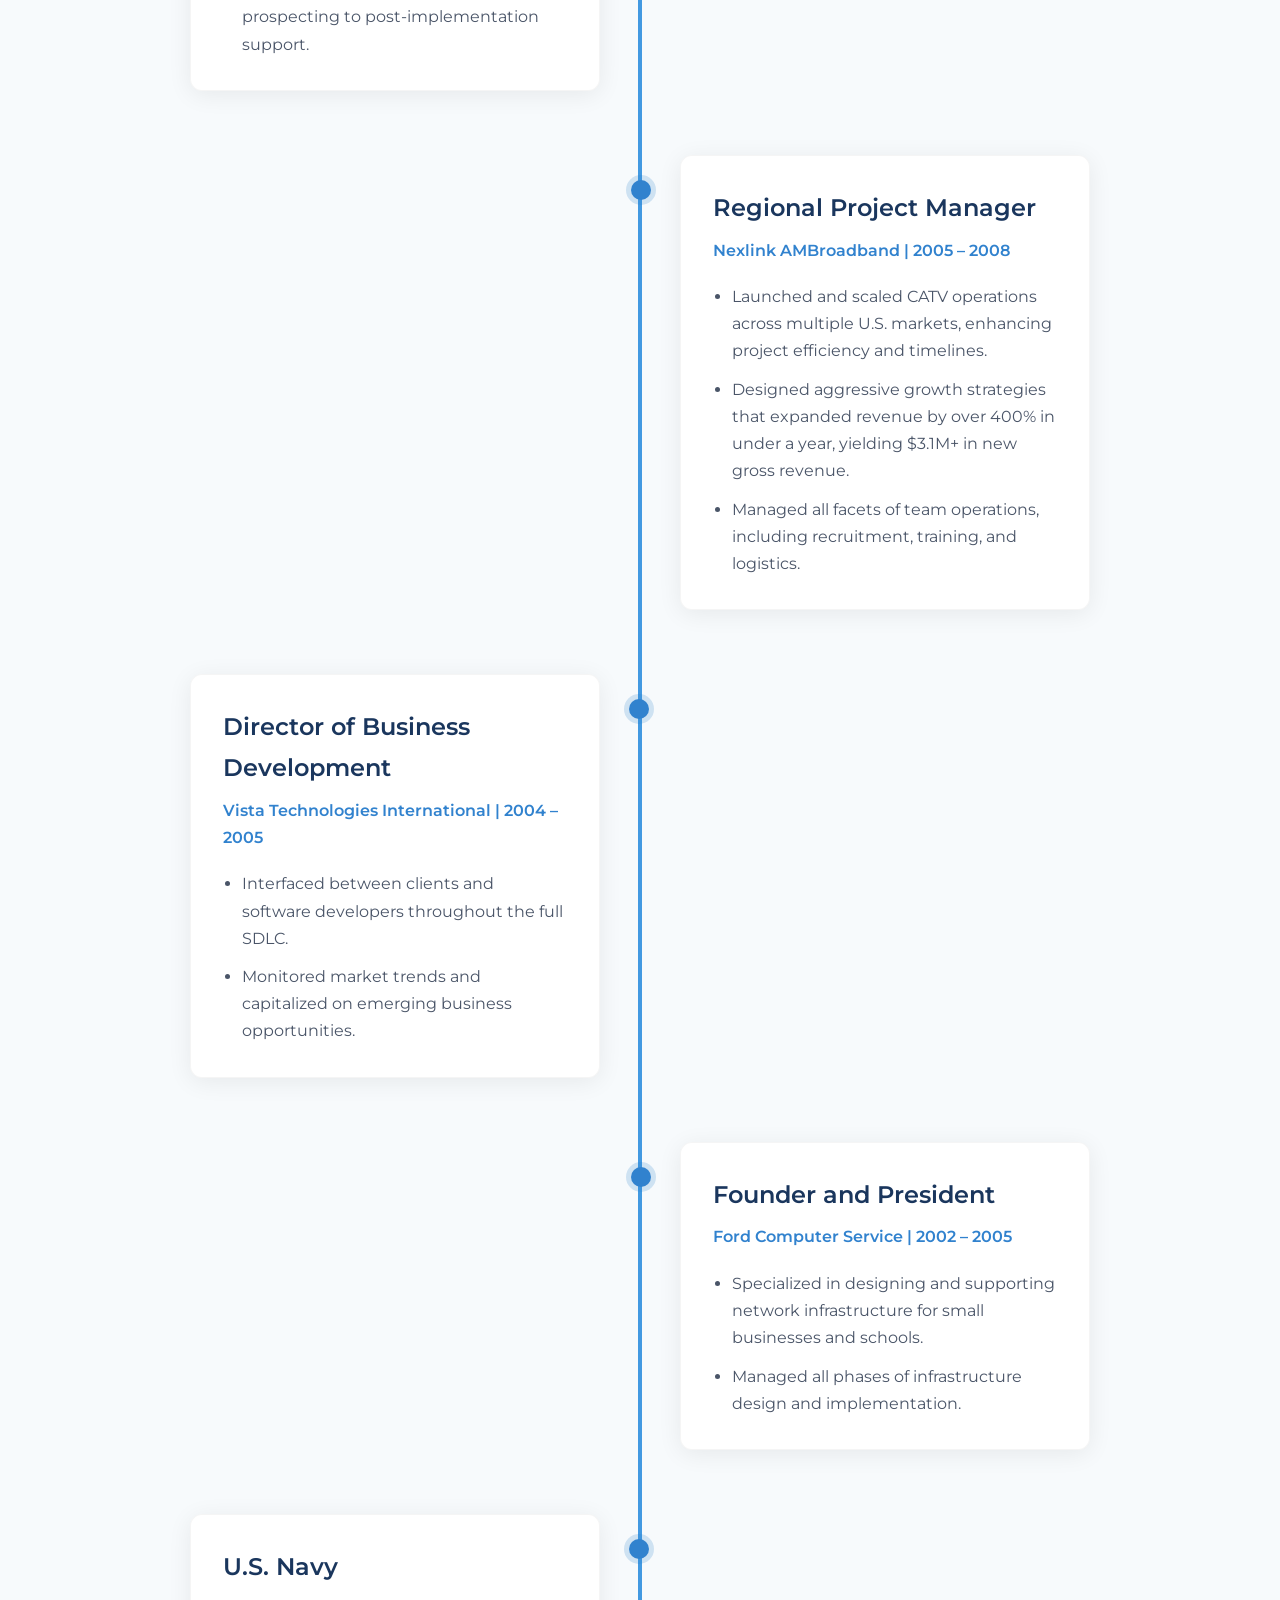
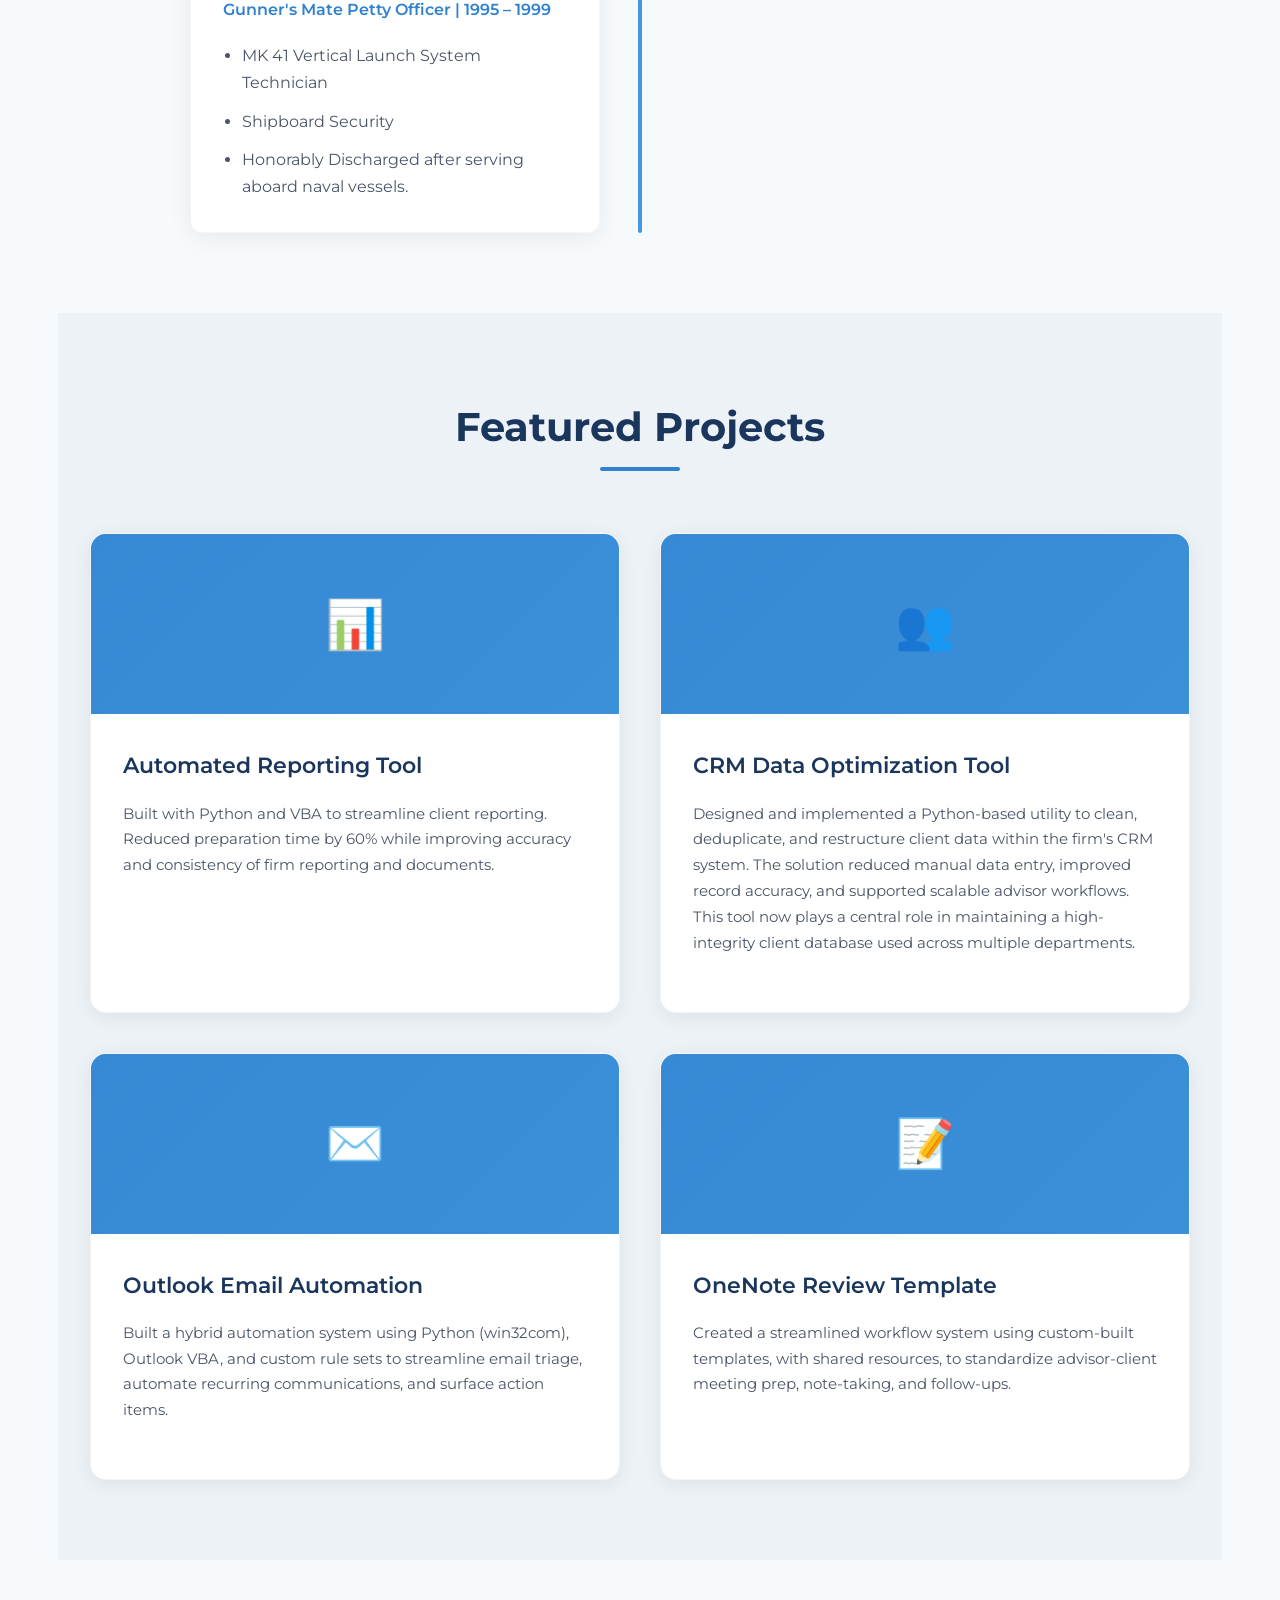
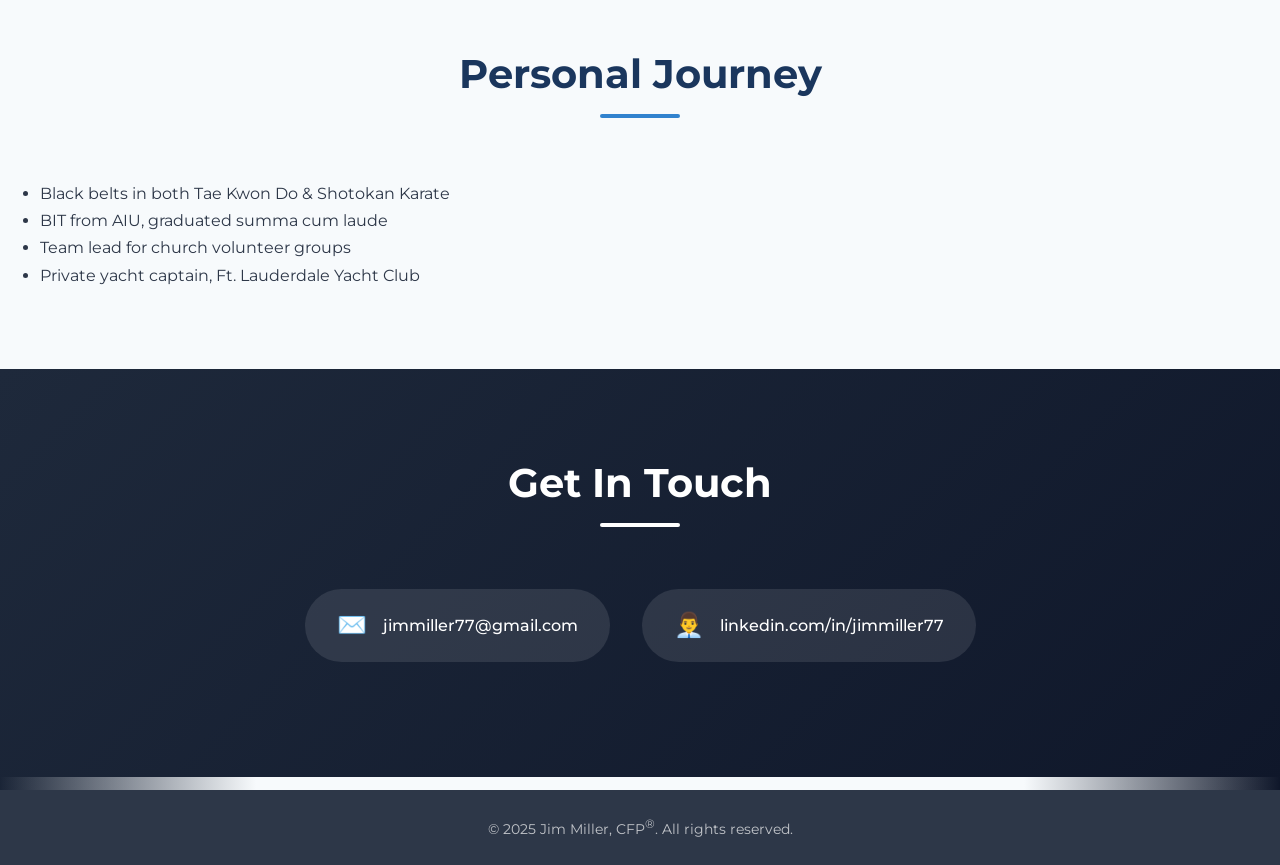
==== commit b170bc62: "Update index.html" ====
--- a/index.html
+++ b/index.html
@@ -235,7 +235,7 @@
                 <div class="personal-journey-content">
                     <ul>
                         <li>Black belts in both Tae Kwon Do & Shotokan Karate</li>
-                        <li>BIT from AUI, graduated summa cum laude</li>
+                        <li>BIT from AIU, graduated summa cum laude</li>
                         <li>Team lead for church volunteer groups</li>
                         <li>Private yacht captain, Ft. Lauderdale Yacht Club</li>
                     </ul>
--- a/css/styles.css
+++ b/css/styles.css
@@ -605,6 +605,8 @@
     flex-grow: 1;
 }
 
+
+
 /* Contact section and footer styling */
 .contact {
     background: var(--footer-gradient);
@@ -674,11 +676,11 @@
     .name-header {
         font-size: 3.5rem;
     }
-    
+
     .credential-badge {
         font-size: 1.5rem;
     }
-    
+
     .projects-grid {
         grid-template-columns: repeat(auto-fill, minmax(300px, 1fr));
     }
@@ -688,86 +690,81 @@
     .name-header {
         font-size: 3rem;
     }
-    
+
     .skills-container {
         gap: 1rem;
     }
-    
+
     .skill {
         width: calc(50% - 1rem);
     }
-    
+
     .experience-timeline::before {
         left: 30px;
     }
-    
+
     .experience-item {
         width: 100%;
         padding-left: 80px;
     }
-    
+
     .experience-item:nth-child(odd) {
         margin-left: 0;
     }
-    
+
     .experience-item:nth-child(odd) .experience-content::before {
         left: -50px;
     }
-    
+
     .experience-item:nth-child(even) .experience-content::before {
         left: -50px;
         right: auto;
     }
-    
+
     .projects-grid {
         grid-template-columns: 1fr;
     }
 }
 
-/* Personal Journey grid */
-.projects-grid {
-    display: grid;
-    grid-template-columns: repeat(auto-fill, minmax(350px, 1fr));
-    gap: 2.5rem;
-    max-width: 1100px;
-    margin: 0 auto;
-}
-
-.project {
-    background: var(--card-bg);
-    border-radius: 16px;
-    overflow: hidden;
-    box-shadow: 0 4px 20px rgba(0, 0, 0, 0.07);
-    transition: all 0.4s ease;
-    border: 1px solid rgba(0, 0, 0, 0.04);
-    height: 100%;
-    display: flex;
-    flex-direction: column;
-}
-
-.personal-journey:hover {
-    transform: translateY(-8px) scale(1.02);
-    box-shadow: 0 20px 30px rgba(0, 0, 0, 0.12);
-}
-
-
-.personal-journey-content {
-    padding: 2rem;
-    flex-grow: 1;
-    display: flex;
-    flex-direction: column;
-}
-
-
-.personal-journey-content li {
-    color: var(--light-text);
-    font-size: 0.95rem;
-    margin-bottom: 1.5rem;
-    flex-grow: 1;
-    list-style-position: inside; /* Moves bullet inside the content box */
-    text-align: center; 
-}
-
+@media (max-width: 576px) {
+    .name-header {
+        font-size: 2.5rem;
+    }
+
+    .credential-badge {
+        font-size: 1.2rem;
+    }
+
+    .tagline-items {
+        gap: 0.5rem;
+    }
+
+    .tagline-item {
+        font-size: 0.8rem;
+        padding: 0.3rem 0.8rem;
+    }
+
+    .section-header h2 {
+        font-size: 2rem;
+    }
+
+    .skill {
+        width: 100%;
+    }
+
+    .experience-content {
+        padding: 1.5rem;
+    }
+
+    .experience-content h3 {
+        font-size: 1.3rem;
+    }
+
+    .contact-item {
+        width: 100%;
+        justify-content: center;
+    }
+}
 
 /* Animation for page load */
 @keyframes fadeIn {
@@ -798,7 +795,7 @@
         font-size: 12pt;
         color: black;
     }
-    
+
     header {
         min-height: auto;
         background: white;
@@ -806,11 +803,11 @@
         border-bottom: 2px solid var(--accent);
         padding: 2rem 0;
     }
-    
+
     .header-bg, .header-wave, .footer-wave, .bg-circle, .floating-icon {
         display: none;
     }
-    
+
     .name-header {
         color: var(--primary);
         text-shadow: none;
@@ -818,20 +815,20 @@
         -webkit-background-clip: initial;
         animation: none;
     }
-    
+
     .credential-badge {
         background: none;
         box-shadow: none;
         border: 1px solid var(--accent);
         color: var(--primary);
     }
-    
+
     .tagline-item {
         background: none;
         border: 1px solid var(--accent-light);
         color: var(--primary);
     }
-    
+
     section {
         padding: 2rem 0;
         border-bottom: 1px solid #eee;
@@ -839,31 +836,31 @@
         animation: none;
         opacity: 1;
     }
-    
+
     .skill, .experience-content, .project {
         box-shadow: none;
         border: 1px solid #eee;
     }
-    
+
     .contact {
         background: white;
         color: var(--primary);
         border-top: 2px solid var(--accent);
     }
-    
+
     .contact .section-header h2 {
         color: var(--primary);
     }
-    
+
     .contact-item {
         background: none;
         border: 1px solid var(--accent-light);
     }
-    
+
     .contact-item a {
         color: var(--primary);
     }
-    
+
     .footer {
         background: white;
         color: var(--light-text);
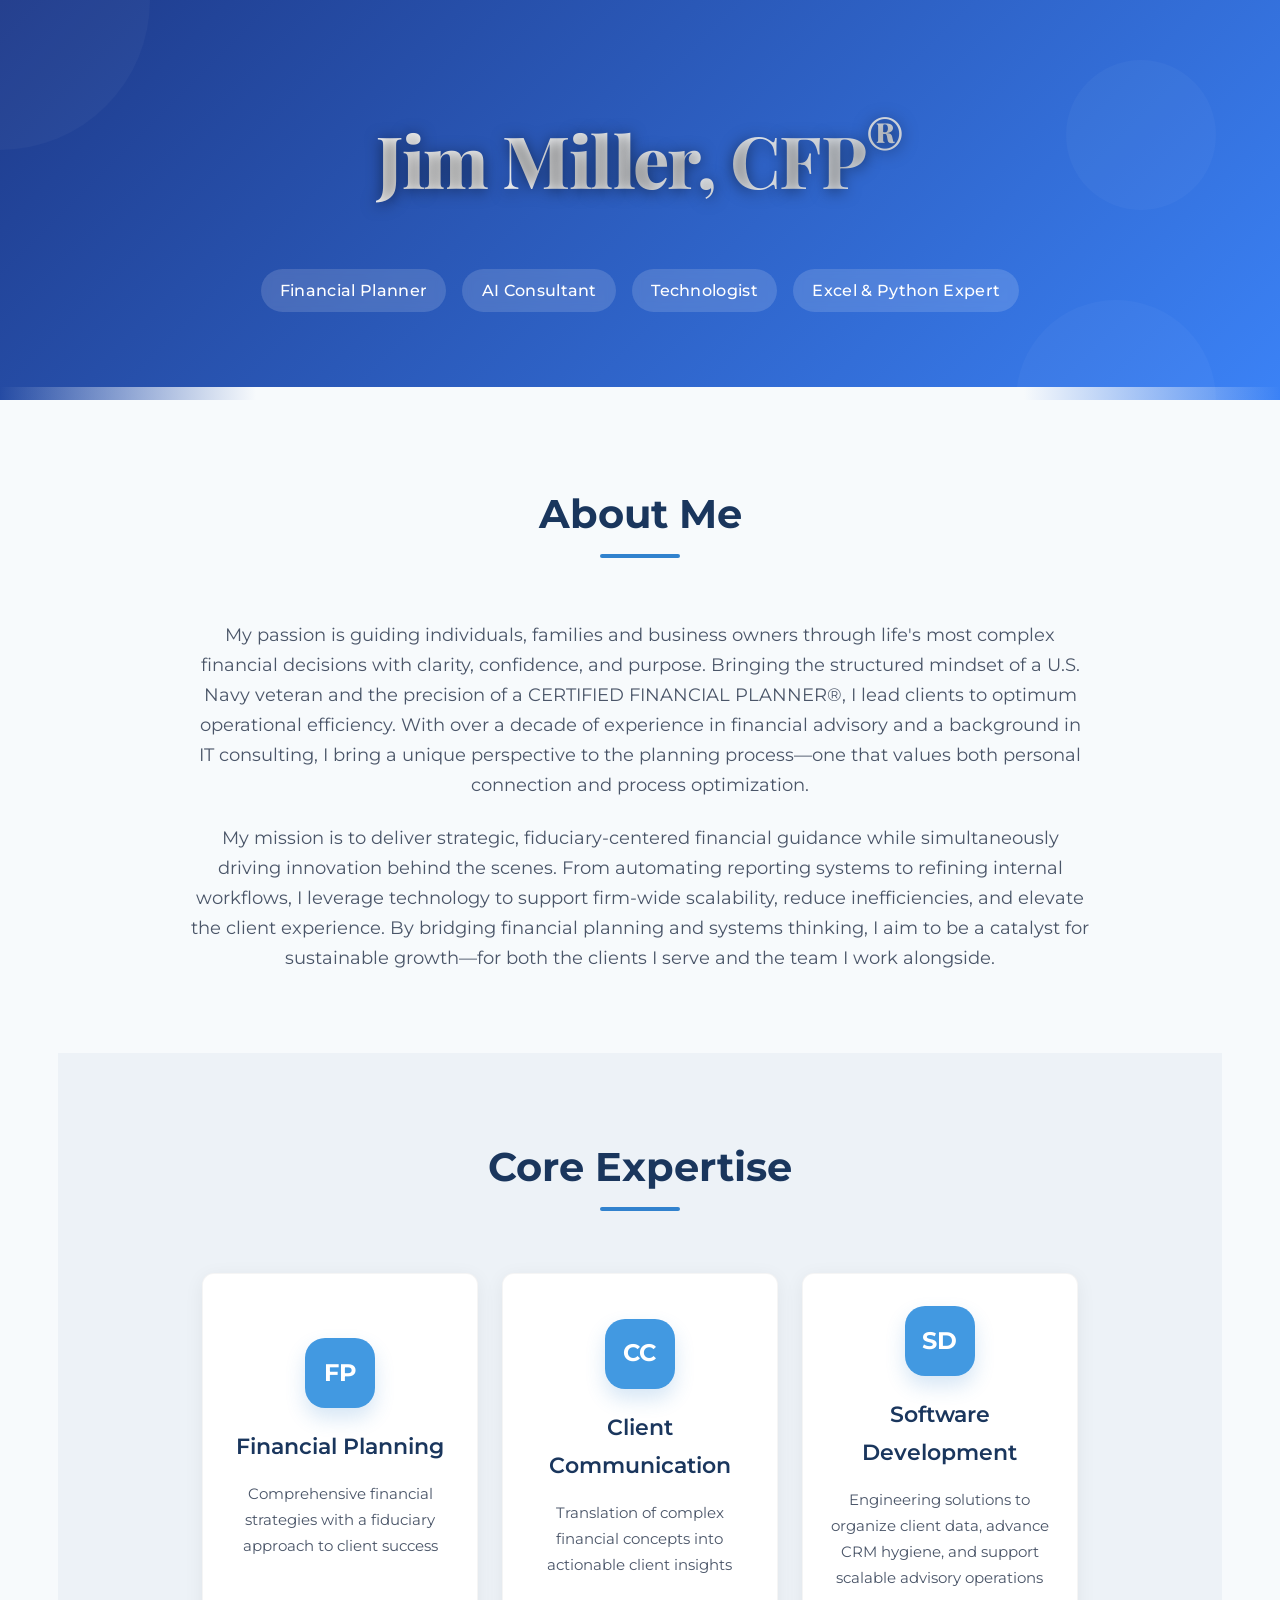
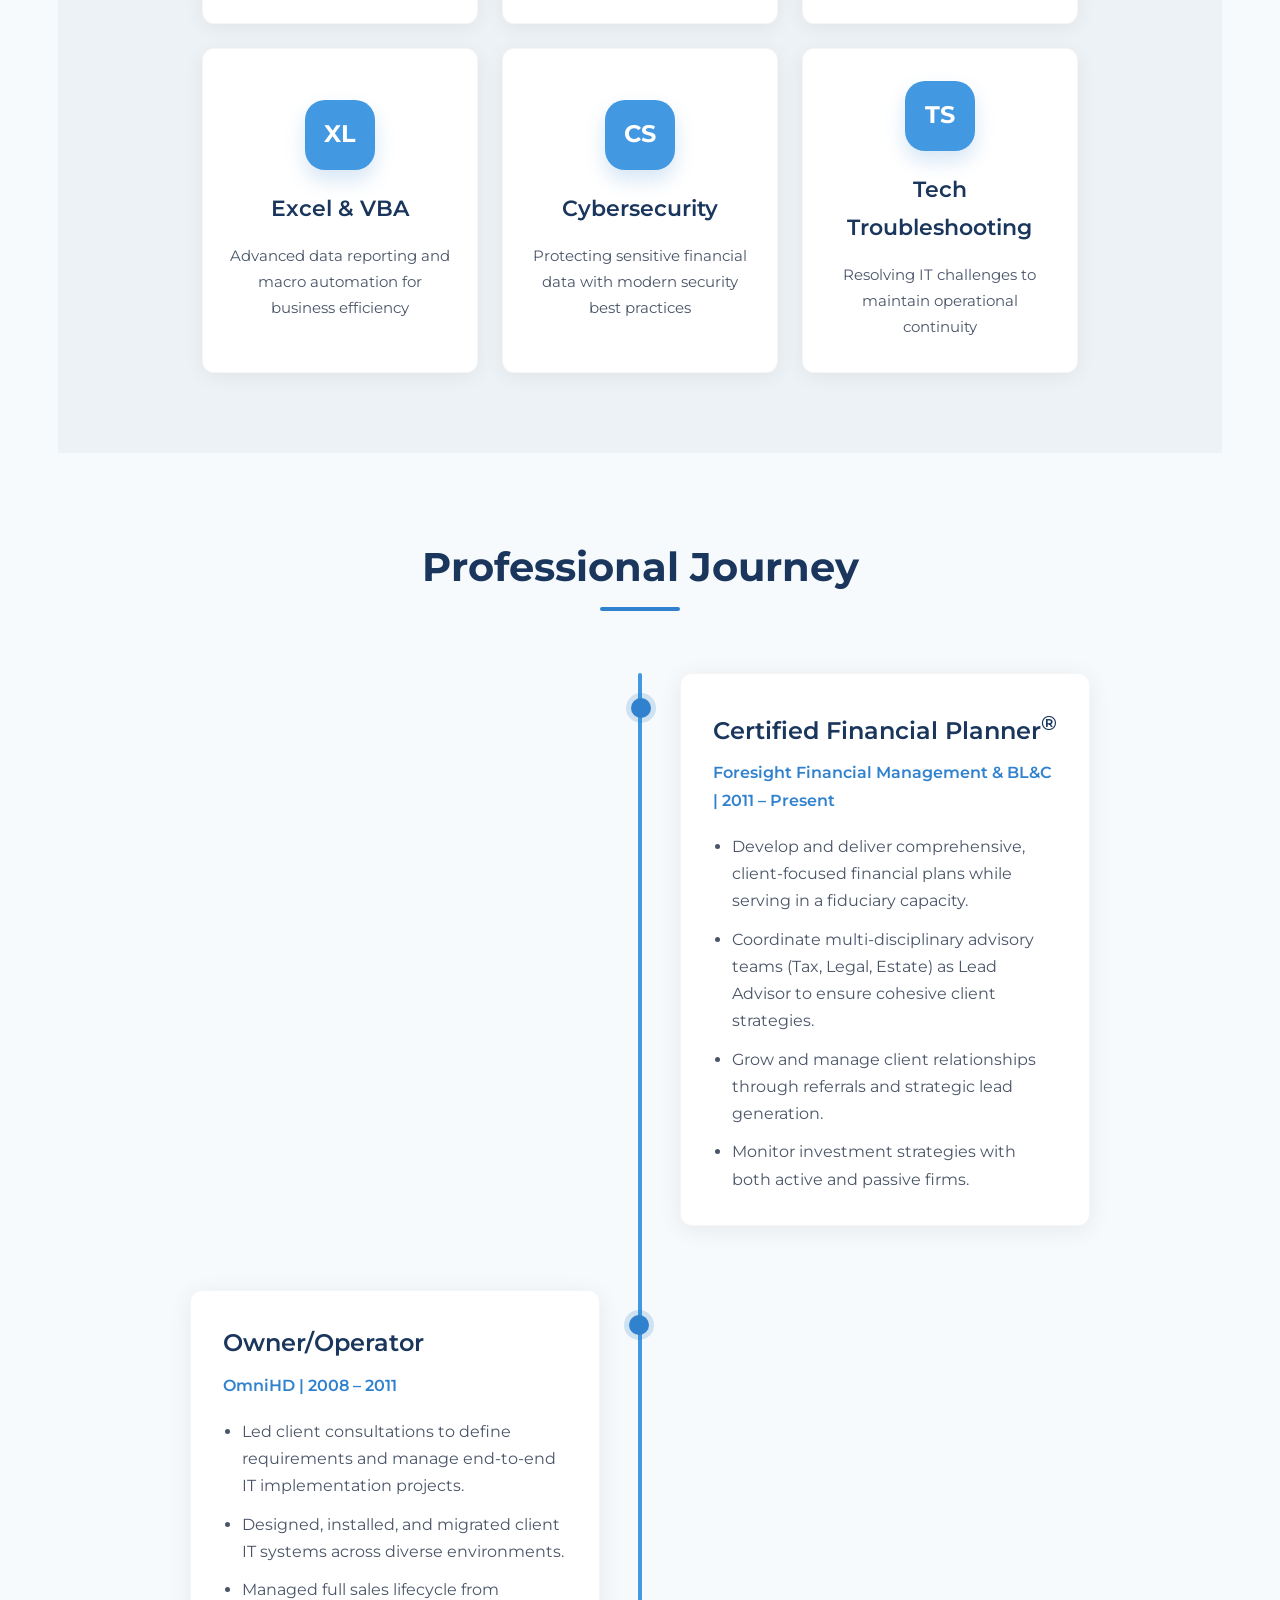
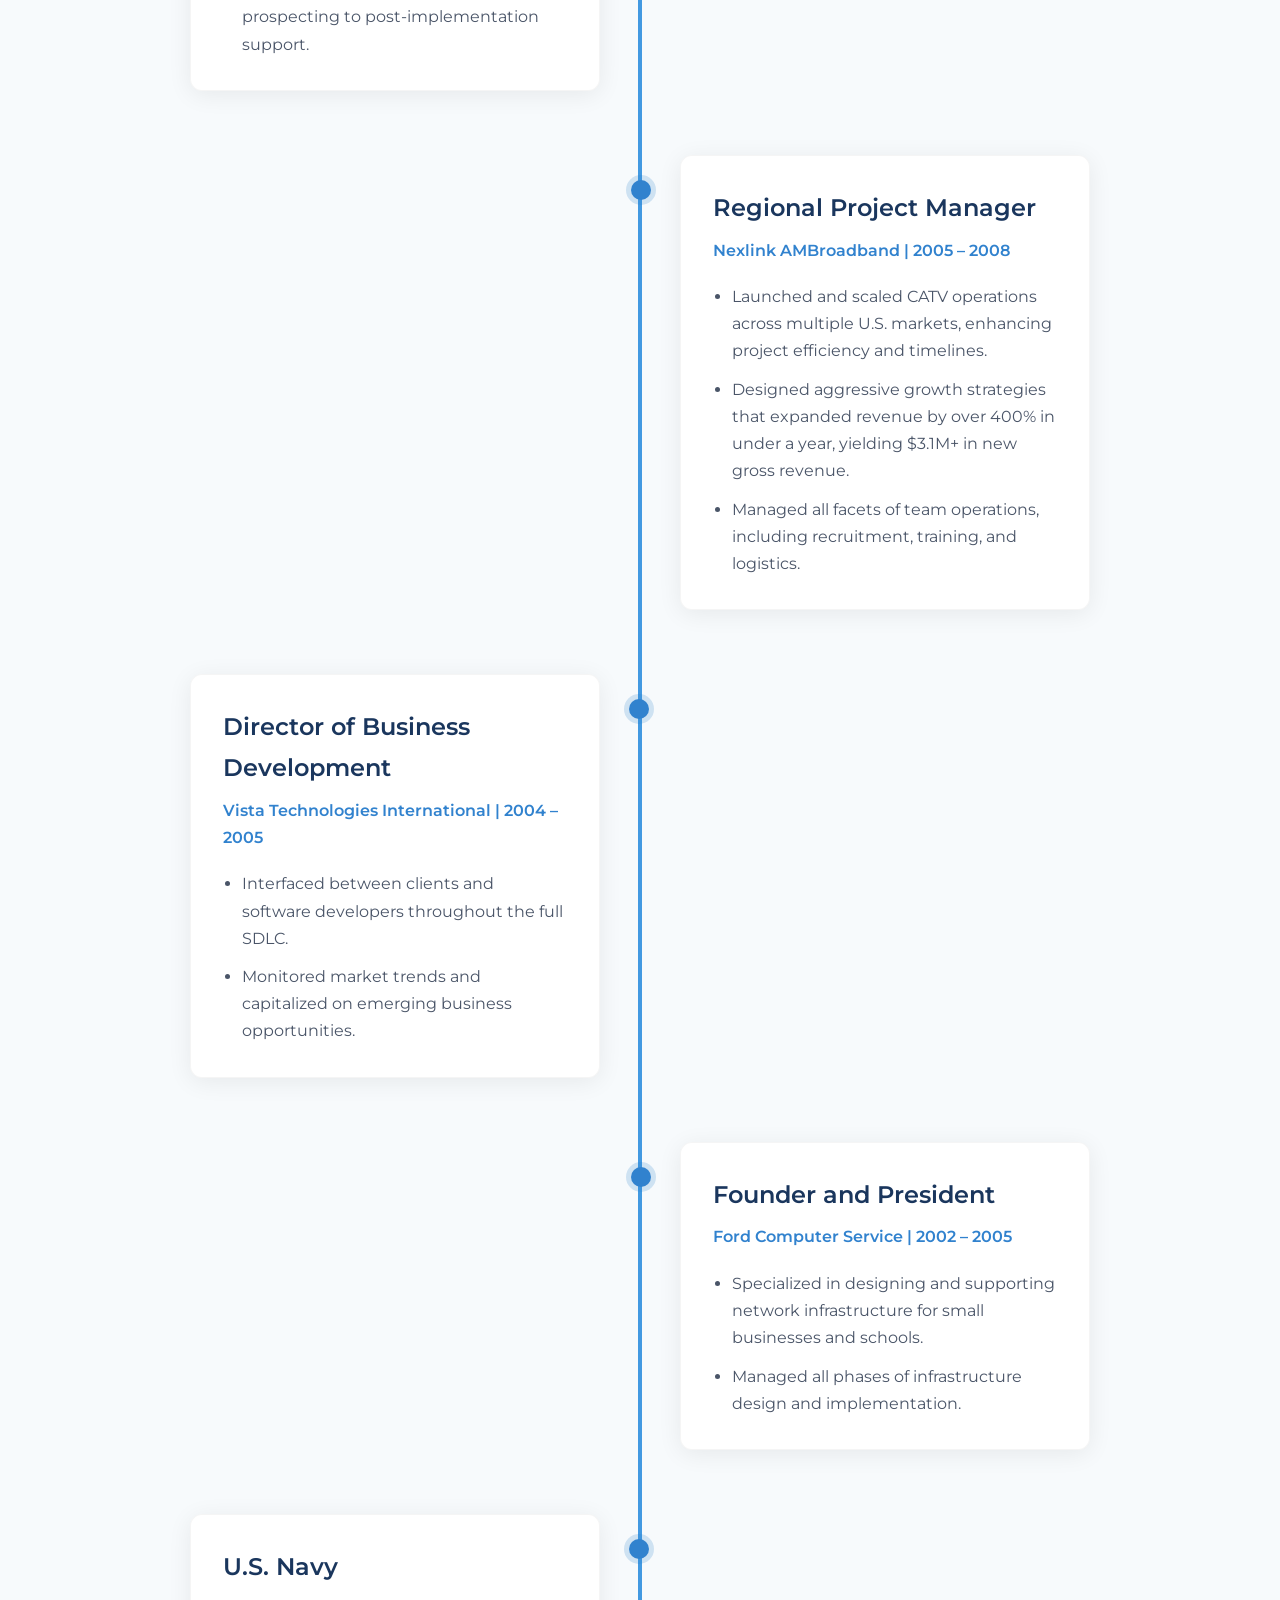
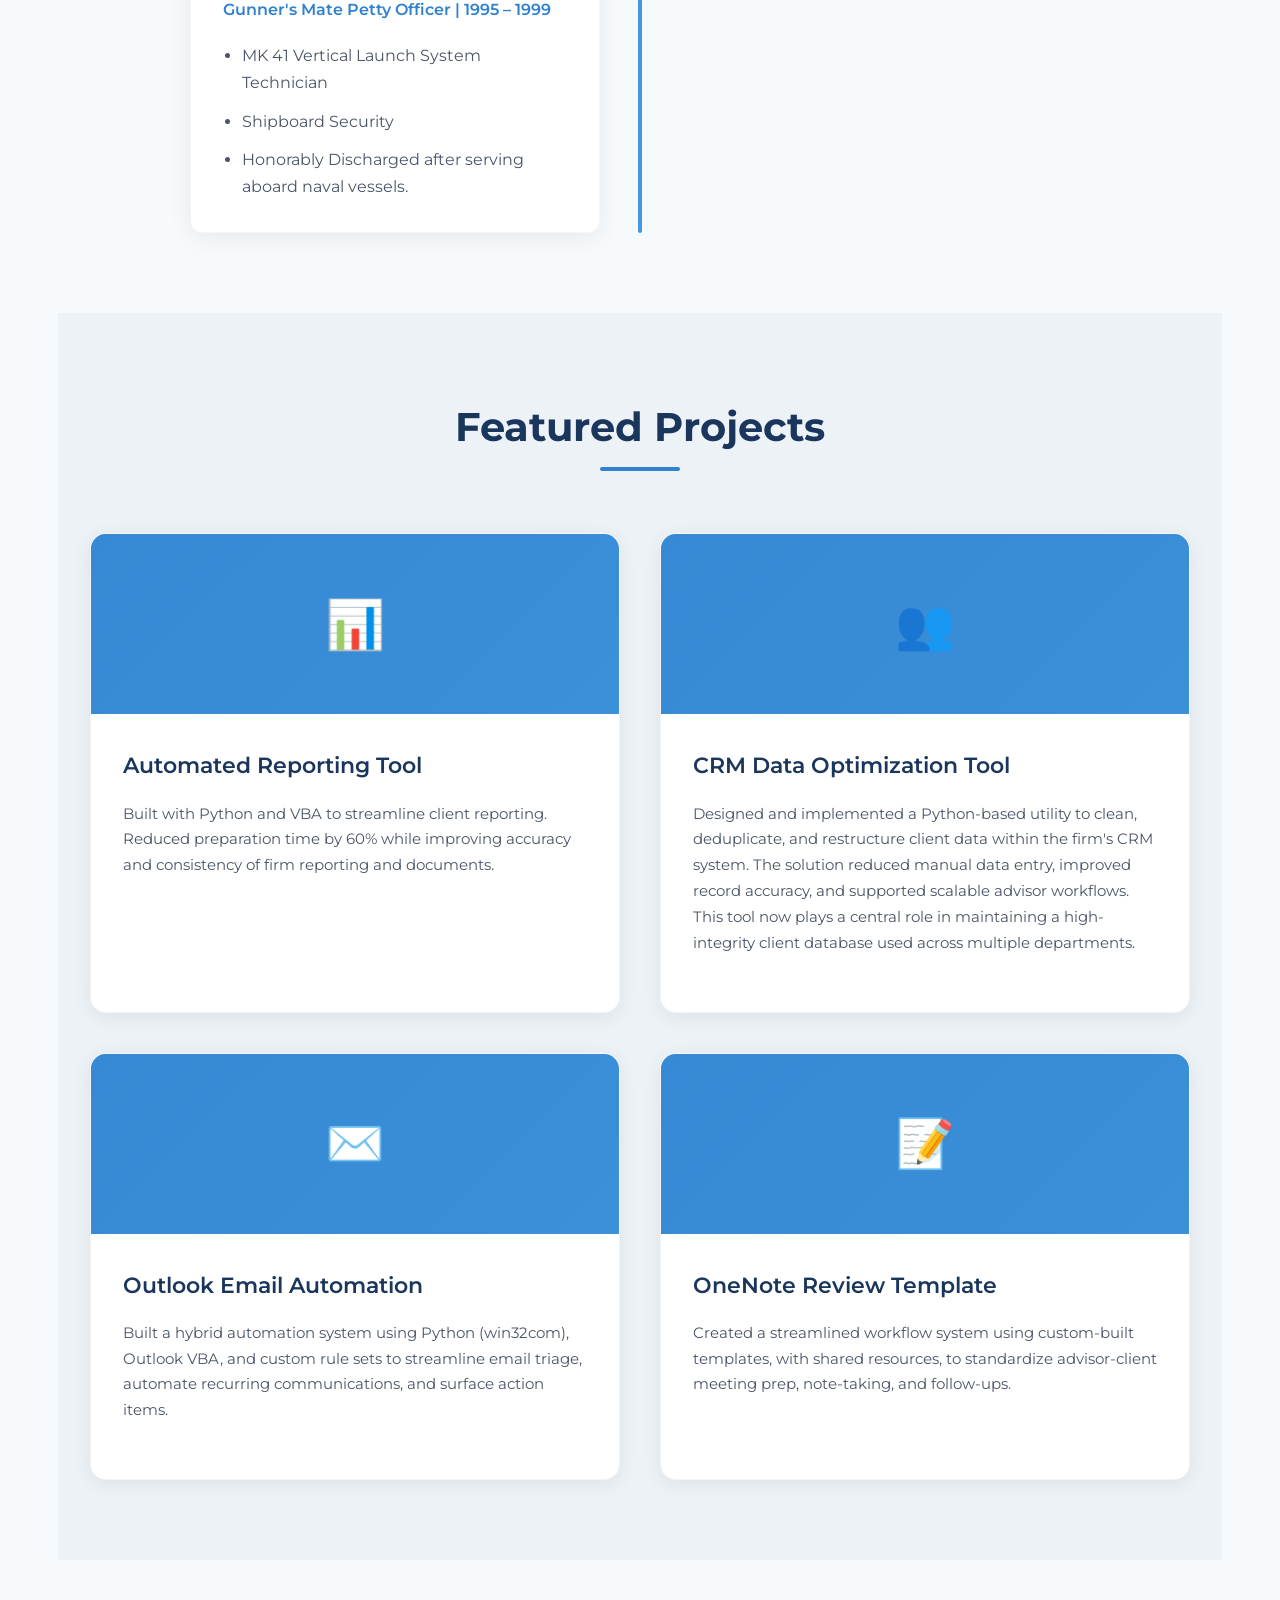
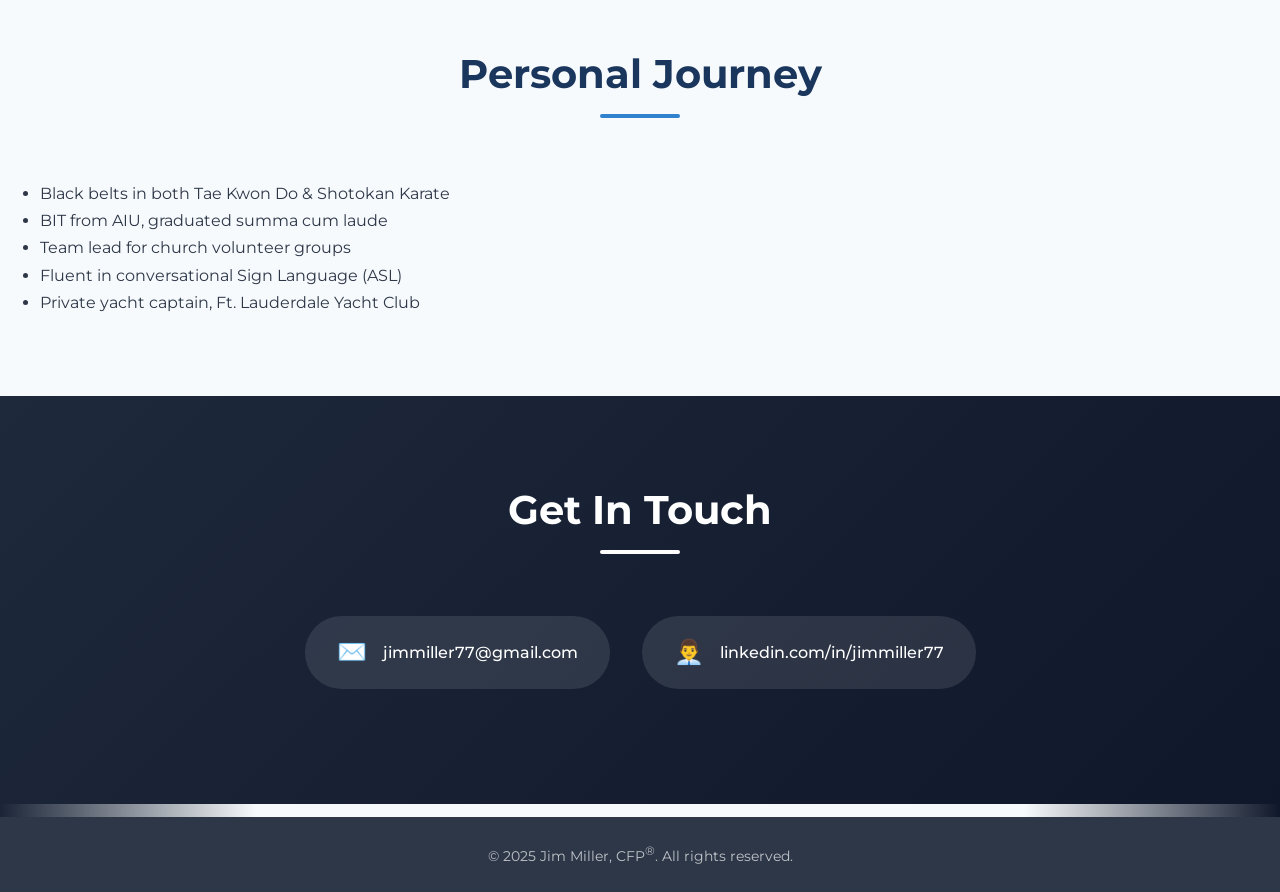
==== commit 4ff4be09: "Update index.html" ====
--- a/index.html
+++ b/index.html
@@ -237,6 +237,7 @@
                         <li>Black belts in both Tae Kwon Do & Shotokan Karate</li>
                         <li>BIT from AIU, graduated summa cum laude</li>
                         <li>Team lead for church volunteer groups</li>
+                        <li>Fluent in conversational Sign Language (ASL)</li>
                         <li>Private yacht captain, Ft. Lauderdale Yacht Club</li>
                     </ul>
                 </div>
